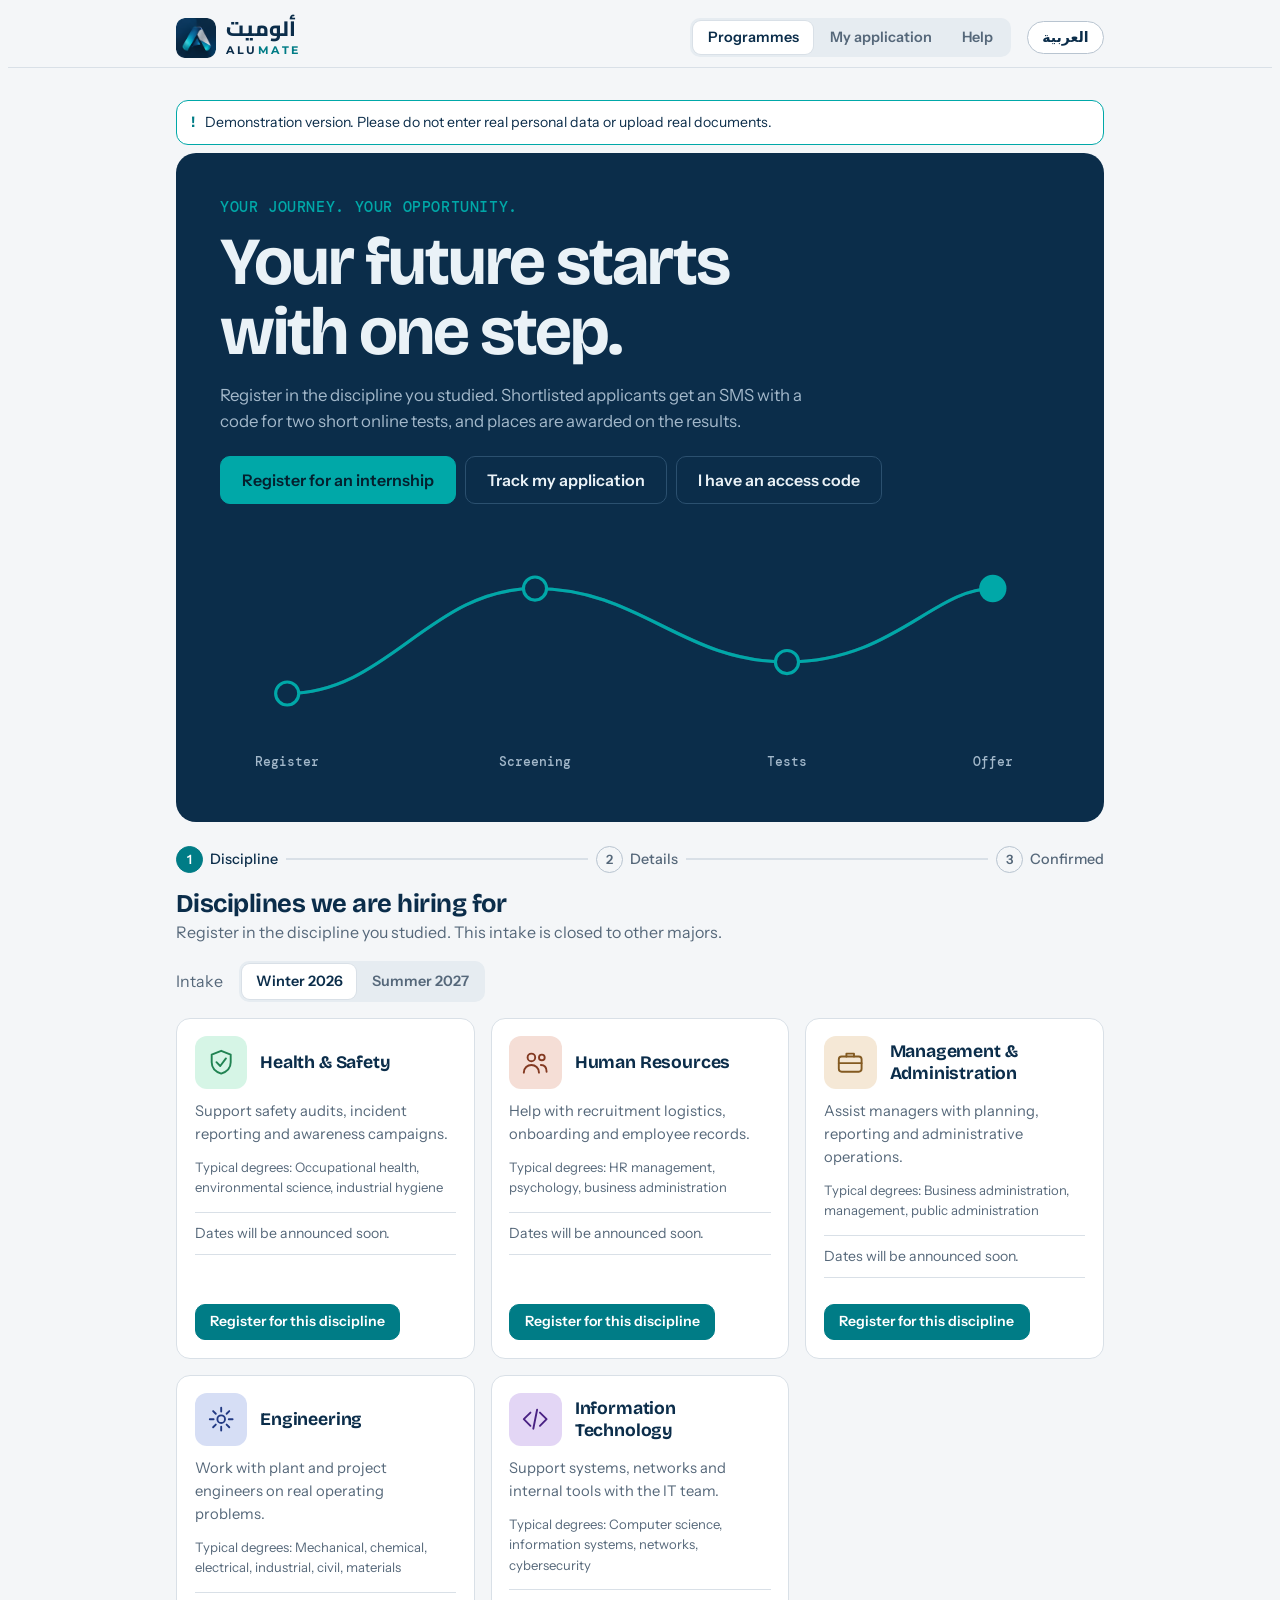
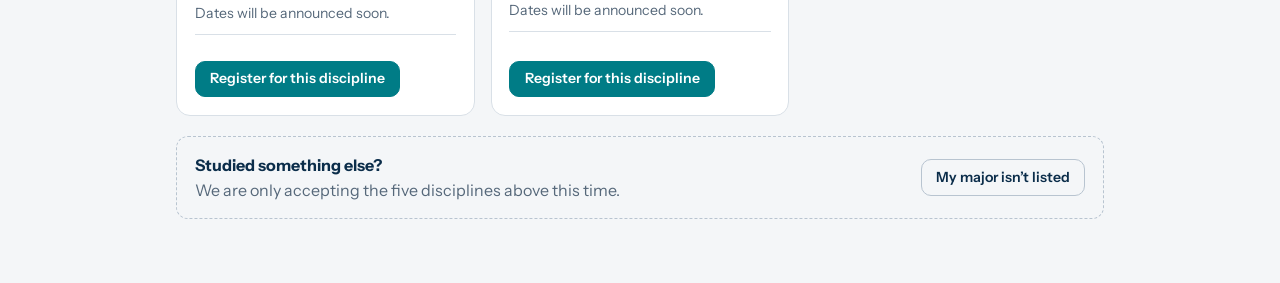
==== apply.html @ bdd796f4 "Create apply.html" ====
<!doctype html>
<html lang="en"><head><base target="_top"><meta charset="utf-8"><meta name="viewport" content="width=device-width, initial-scale=1">
<title>ألوميت · ALUMATE</title>
<meta name="theme-color" content="#0B2D4A">
<link rel="icon" type="image/png" href="[data-uri]">
<link rel="preconnect" href="https://fonts.googleapis.com">
<link rel="preconnect" href="https://fonts.gstatic.com" crossorigin>
<link rel="stylesheet" href="https://fonts.googleapis.com/css2?family=Bricolage+Grotesque:opsz,wght@12..96,500..800&family=DM+Mono:wght@400;500&family=Instrument+Sans:wght@400;500;600&family=Cairo:wght@400;600;700;800&family=Montserrat:wght@600;700&display=swap">
<link rel="stylesheet" href="style.css">
<script src="config.js"></script>
<script src="kh.js"></script>
</head><body>
<div id="app">
  <header class="top"><div class="wrap bar"><div class="brand">
    <span class="mk" aria-hidden="true"></span>
    <span class="bn"><b>ألوميت</b><small><i>ALU</i>MATE</small></span></div>
    <nav class="tabs navs" id="nav" data-t-aria aria-label="Main menu"></nav>
    <div class="side" id="langslot"></div></div></header>
  <main class="wrap">
    <div class="demo-note" id="demo" hidden><b>!</b><span data-t>Demonstration version. Please do not enter real personal data or upload real documents.</span></div>
    <section id="v-app">
      <div class="hero" id="hero">
        <p class="eyebrow" data-t>Your Journey. Your Opportunity.</p>
        <h1 data-t>Your future starts with one step.</h1>
        <p class="lead" data-t>Register in the discipline you studied. Shortlisted applicants get an SMS with a code for two short online tests, and places are awarded on the results.</p>
        <div class="actions"><button class="btn amber" id="browse" data-t>Register for an internship</button><button class="btn hghost" id="trackbtn" type="button" data-t>Track my application</button><a class="btn hghost" id="havecode" href="test.html" target="_top" data-t>I have an access code</a></div>
        <div class="route" aria-hidden="true">
          <svg viewBox="0 0 800 200">
            <path class="base" d="M64 150 C160 150 200 50 300 50 C400 50 440 120 540 120 C640 120 680 50 736 50" fill="none" stroke-width="3" stroke-linecap="round"/>
            <path class="drawn" pathLength="1" d="M64 150 C160 150 200 50 300 50 C400 50 440 120 540 120 C640 120 680 50 736 50" fill="none" stroke-width="3" stroke-linecap="round"/>
            <circle cx="64" cy="150" r="11" fill="var(--hero-bg)" stroke="var(--seat)" stroke-width="3"/>
            <circle cx="300" cy="50" r="11" fill="var(--hero-bg)" stroke="var(--seat)" stroke-width="3"/>
            <circle cx="540" cy="120" r="11" fill="var(--hero-bg)" stroke="var(--seat)" stroke-width="3"/>
            <circle cx="736" cy="50" r="13" fill="var(--seat)"/>
          </svg>
          <ul id="routel"></ul>
        </div>
      </div>
      <div class="steps" id="steps" data-t-aria aria-label="Steps"></div>
      <div id="stage"></div>
    </section>
  </main>
  <div id="toast" role="status" aria-live="polite"><span id="toast-t"></span></div>
</div>
<script>
var BASE=location.href.replace(/[?#].*$/,'').replace(/[^\/]*$/,''),FORCE_LANG=(new URLSearchParams(location.search).get('lang')||''),DEMO=!!window.ALUMATE_DEMO;
(function(){
  var $=function(s,r){return (r||document).querySelector(s)};
  var esc=function(s){return String(s==null?'':s).replace(/[&<>"']/g,function(c){return {'&':'&amp;','<':'&lt;','>':'&gt;','"':'&quot;',"'":'&#39;'}[c]})};
  var t=KH.t;
  KH.add({
    'Main menu':'القائمة الرئيسية','Programmes':'البرامج','My application':'طلبي','Help':'المساعدة',
    'Demonstration version. Please do not enter real personal data or upload real documents.':'نسخة تجريبية. يرجى عدم إدخال بيانات شخصية حقيقية أو رفع مستندات حقيقية.',
    'Your Journey. Your Opportunity.':'رحلتك. فرصتك.',
    'Your future starts with one step.':'مستقبلك يبدأ بخطوة.','Dates will be announced soon.':'ستُعلن المواعيد قريباً.',
    'Register in the discipline you studied. Shortlisted applicants get an SMS with a code for two short online tests, and places are awarded on the results.':'سجّل في التخصص الذي درسته. يتلقى المرشّحون رسالة نصية فيها رمز للدخول إلى اختبارين قصيرين عبر الإنترنت، وتُمنح المقاعد حسب النتائج.',
    'Register for an internship':'سجّل في برنامج التدريب',
    'Track my application':'تتبّع طلبي',
    'I have an access code':'لدي رمز دخول',
    'Register':'التسجيل','Screening':'الفرز','Tests':'الاختبارات','Offer':'القبول',
    'Steps':'المراحل','Discipline':'التخصص','Details':'البيانات','Confirmed':'التأكيد',
    'Disciplines we are hiring for':'التخصصات المطلوبة',
    'Register in the discipline you studied. This intake is closed to other majors.':'سجّل في التخصص الذي درسته. باب هذا الموسم مغلق أمام التخصصات الأخرى.',
    'Intake':'الموسم',
    'Typical degrees: {x}':'الدرجات العلمية المعتادة: {x}',
    'Applications open':'التسجيل مفتوح','Applications closed':'التسجيل مغلق',
    'Duration':'المدة','Starts':'البداية','Apply by':'آخر موعد للتقديم','To be announced':'سيُعلن لاحقاً',
    'Register for this discipline':'سجّل في هذا التخصص',
    'Studied something else?':'درست تخصصاً آخر؟',
    'We are only accepting the five disciplines above this time.':'نقبل هذه المرة التخصصات الخمسة أعلاه فقط.',
    'My major isn’t listed':'تخصصي غير مذكور',
    'Registration':'التسجيل','Change':'تغيير',
    'Full name':'الاسم الكامل','e.g. Noora Al Kindi':'مثال: نورة بنت سعيد الكندي',
    'Email':'البريد الإلكتروني',
    'Mobile number (8 digits)':'رقم الجوال (8 أرقام)',
    'University':'الجامعة','University name':'اسم الجامعة','Choose…':'اختر…',
    'Your degree':'التخصص الدراسي','Degree name':'اسم التخصص','e.g. {x}':'مثال: {x}',
    'GPA (out of 4)':'المعدل التراكمي (من 4)','e.g. 3.45':'مثال: 3.45',
    'Governorate':'المحافظة','Wilayat':'الولاية','Choose your governorate first':'اختر المحافظة أولاً',
    'Transcript':'الترانسكربت (كشف الدرجات)','PDF, JPG or PNG, up to 4 MB.':'ملف PDF أو JPG أو PNG بحجم أقصى 4 ميغابايت.',
    'Selected file: {n}':'الملف المختار: {n}',
    'Choose your transcript file.':'اختر ملف الترانسكربت.',
    'Why this discipline?':'لماذا هذا التخصص؟','(optional)':'(اختياري)','One or two sentences.':'جملة أو جملتان.',
    'After you register, the team reviews applications. If you are shortlisted you will receive an SMS with a link and an access code for the IQ and personality tests.':'بعد التسجيل يراجع الفريق الطلبات. إذا تم ترشيحك ستصلك رسالة نصية فيها رابط ورمز دخول لاختبار الذكاء واختبار الشخصية.',
    'Submit registration':'إرسال التسجيل','Sending':'جارٍ الإرسال','Uploading your transcript':'جارٍ رفع الترانسكربت',
    'Enter a number between 0 and 4.':'اكتب رقماً بين 0 و 4.',
    'You are registered':'تم تسجيلك',
    'Your reference is {ref} for {d}, {s}.':'رقم طلبك {ref} لتخصص {d}، {s}.',
    'Keep your reference number. You need it, with your mobile number, to track your application.':'احتفظ برقم طلبك. تحتاجه مع رقم جوالك لتتبّع طلبك.',
    'Your transcript was received.':'تم استلام الترانسكربت.',
    'Registration saved, but the transcript could not be uploaded: {e}':'تم حفظ التسجيل، لكن تعذّر رفع الترانسكربت: {e}',
    'You can upload it again from My application.':'يمكنك رفعه مرة أخرى من صفحة «طلبي».',
    'Registration received':'تم استلام التسجيل',
    'Screening by the HR team':'الفرز من فريق الموارد البشرية',
    'SMS with your test link and access code, if shortlisted':'رسالة نصية فيها رابط الاختبار ورمز الدخول، إذا تم ترشيحك',
    'IQ and personality tests':'اختبار الذكاء واختبار الشخصية',
    'Decision':'القرار',
    'Register someone else':'تسجيل متقدم آخر',
    'Not open to your major yet':'التسجيل غير متاح لتخصصك حالياً',
    'This intake only accepts the five disciplines listed. Please check back for the next intake.':'يقبل هذا الموسم التخصصات الخمسة المذكورة فقط. نرجو مراجعة الموقع في الموسم القادم.',
    'Back to disciplines':'العودة إلى التخصصات',
    /* My application */
    'Track your application':'تتبّع طلبك',
    'Enter the mobile number you registered with and your reference number.':'اكتب رقم الجوال الذي سجّلت به ورقم طلبك.',
    'Reference number':'رقم الطلب','e.g. ALU-HSE-W26-0001':'مثال: ALU-HSE-W26-0001',
    'Check my application':'اعرض حالة طلبي','Checking':'جارٍ التحقق',
    'Enter your 8-digit mobile number and your reference number.':'اكتب رقم جوالك المكوّن من 8 أرقام ورقم طلبك.',
    'Hello, {n}':'مرحباً {n}',
    'Application received':'تم استلام الطلب','HR review':'مراجعة الموارد البشرية','Assessment':'التقييم','Final decision':'القرار النهائي',
    'Received {d}':'استُلم في {d}','Next step':'الخطوة التالية',
    'Your application is under review':'طلبك قيد المراجعة',
    'The HR team is reviewing registrations for {d}. If you are shortlisted you will receive an SMS with a link and an access code for the tests.':'يراجع فريق الموارد البشرية طلبات التسجيل في تخصص {d}. إذا تم ترشيحك ستصلك رسالة نصية فيها رابط ورمز دخول للاختبارات.',
    'You are invited to the tests':'تمت دعوتك إلى الاختبارات',
    'Use the link and the access code from your SMS. You can take the IQ and personality tests once, in about 10 minutes.':'استخدم الرابط ورمز الدخول من الرسالة النصية. يمكنك أداء اختبار الذكاء واختبار الشخصية مرة واحدة، في نحو 10 دقائق.',
    'Go to the tests':'الانتقال إلى الاختبارات',
    'Your tests are submitted':'تم تسليم اختباراتك',
    'The team is reviewing the results. You will be contacted with the outcome.':'يراجع الفريق النتائج. سيتم التواصل معك بالنتيجة.',
    'Not shortlisted this time':'لم يتم ترشيحك هذه المرة',
    'Thank you for applying. We are unable to move your application to the tests in this intake. You are welcome to apply again in a future intake.':'شكراً لتقديمك. نعتذر عن عدم نقل طلبك إلى مرحلة الاختبارات في هذا الموسم. نرحّب بتقديمك في المواسم القادمة.',
    'You have been selected':'تم اختيارك',
    'Congratulations. The team will email you the next steps.':'مبروك. سيرسل لك الفريق الخطوات التالية على بريدك الإلكتروني.',
    'You are on the waiting list':'أنت على قائمة الانتظار',
    'The team will contact you if a place opens.':'سيتواصل معك الفريق إذا توفر مقعد.',
    'No place this time':'لا يتوفر مقعد هذه المرة',
    'Thank you for completing the tests. We are unable to offer you a place in this intake. Please apply again in a future intake.':'شكراً لإكمالك الاختبارات. نعتذر عن عدم توفر مقعد لك في هذا الموسم. نرحّب بتقديمك في المواسم القادمة.',
    'Your transcript':'الترانسكربت','Received':'تم الاستلام','Not uploaded yet':'لم يُرفع بعد',
    'Upload your transcript':'ارفع الترانسكربت','Replace transcript':'استبدال الترانسكربت','Upload':'رفع',
    'Transcript uploaded':'تم رفع الترانسكربت','Check another application':'عرض طلب آخر',
    /* Help Center */
    'Help Center':'مركز المساعدة',
    'Answers to common questions about registration, the tests and your result.':'إجابات عن الأسئلة الشائعة حول التسجيل والاختبارات والنتيجة.',
    'Who can apply?':'من يحق له التقديم؟',
    'Applicants who studied one of the disciplines shown on the Programmes page. Each intake shows whether applications are open and the apply-by date once it is announced.':'المتقدمون الذين درسوا أحد التخصصات المعروضة في صفحة البرامج. يوضح كل موسم إن كان التسجيل مفتوحاً وآخر موعد للتقديم عند الإعلان عنه.',
    'How do I register?':'كيف أسجّل؟',
    'Choose your discipline on the Programmes page, fill in your details and upload your transcript. You get a reference number when you finish. Keep it, you need it to track your application.':'اختر تخصصك من صفحة البرامج، واملأ بياناتك، وارفع الترانسكربت. ستحصل على رقم طلب عند الانتهاء. احتفظ به لأنك تحتاجه لتتبّع طلبك.',
    'Which documents do I need?':'ما المستندات المطلوبة؟',
    'Your academic transcript as a PDF, JPG or PNG file of up to 4 MB. It should show your GPA out of 4.':'الترانسكربت الأكاديمي بصيغة PDF أو JPG أو PNG بحجم أقصى 4 ميغابايت، ويُفضّل أن يوضح معدلك من 4.',
    'My university or degree is not in the list.':'جامعتي أو تخصصي غير موجود في القائمة.',
    'Choose “Other (type it)” at the end of the list and write the name yourself.':'اختر «أخرى (اكتبها)» في آخر القائمة واكتب الاسم بنفسك.',
    'How do I know where my application stands?':'كيف أعرف حالة طلبي؟',
    'Open My application and enter your mobile number and reference number. The status comes from the HR team’s own records, it is not an estimate.':'افتح صفحة «طلبي» واكتب رقم جوالك ورقم طلبك. تأتي الحالة من سجلات فريق الموارد البشرية نفسها، وليست تقديراً.',
    'How do the tests work?':'كيف تعمل الاختبارات؟',
    'If you are shortlisted you receive an SMS with a link and an access code. The IQ test has short timed questions and the personality questionnaire has no time limit. Each test can be taken once.':'إذا تم ترشيحك ستصلك رسالة نصية فيها رابط ورمز دخول. اختبار الذكاء أسئلته قصيرة ومحددة بوقت، واستبيان الشخصية بدون وقت محدد. يمكن أداء كل اختبار مرة واحدة.',
    'I lost my reference number or access code.':'فقدت رقم طلبي أو رمز الدخول.',
    'Contact the HR team and give your full name and mobile number. They can look up your application.':'تواصل مع فريق الموارد البشرية وأعطهم اسمك الكامل ورقم جوالك. يستطيعون البحث عن طلبك.',
    'Can I retake a test?':'هل يمكنني إعادة الاختبار؟',
    'Tests are taken once. If you had a technical problem, contact the HR team and ask them to reopen it.':'يُؤدّى الاختبار مرة واحدة. إذا واجهت مشكلة تقنية فتواصل مع فريق الموارد البشرية واطلب إعادة فتحه.',
    'When will I hear back?':'متى سأعرف النتيجة؟',
    'After the tests the team reviews the results and sends the outcome by SMS. Dates for each intake appear on the Programmes page once they are announced.':'بعد الاختبارات يراجع الفريق النتائج ويرسل النتيجة برسالة نصية. تظهر مواعيد كل موسم في صفحة البرامج عند الإعلان عنها.',
    'Still need help? Contact the HR team using the details in the programme announcement.':'ما زلت بحاجة إلى مساعدة؟ تواصل مع فريق الموارد البشرية عبر بيانات التواصل المذكورة في إعلان البرنامج.'
  });
  var SEASONS={w26:'Winter 2026',s27:'Summer 2027'};
  var DISC=KH.DISC,D={};DISC.forEach(function(d){D[d.id]=d});
  var glyph=function(d){return '<svg viewBox="0 0 32 32" fill="none" stroke="currentColor" stroke-width="2" stroke-linecap="round" stroke-linejoin="round" aria-hidden="true">'+d.g+'</svg>'};
  var dt=KH.dt,OTHER='__other',MAXB=4*1024*1024;

  var S={disc:null,season:'w26',step:0,view:'catalog',vals:null,done:null,info:null,file:null,tr:{phone:'',ref:'',res:null,auto:false}};
  var RN=['Discipline','Details','Confirmed'];
  var NAV=[['catalog','Programmes'],['track','My application'],['help','Help']];
  function toast(m){var el=$('#toast');$('#toast-t').textContent=m;el.className='on';clearTimeout(toast.h);toast.h=setTimeout(function(){el.className=''},2600)}
  function weeksTxt(n){
    if(KH.lang()==='ar'){if(n===1)return 'أسبوع واحد';if(n===2)return 'أسبوعان';return n+(n<=10?' أسابيع':' أسبوعاً')}
    return n+(n===1?' week':' weeks');
  }
  function renderNav(){
    var cur=(S.view==='track'||S.view==='help')?S.view:'catalog';
    $('#nav').innerHTML=NAV.map(function(x){return '<button type="button" class="tab" data-nav="'+x[0]+'"'+(cur===x[0]?' aria-current="page"':'')+'>'+esc(t(x[1]))+'</button>'}).join('');
  }
  function renderRoute(){
    var rtl=KH.lang()==='ar',pos=[8,37.5,67.5,92],names=['Register','Screening','Tests','Offer'];
    $('#routel').innerHTML=names.map(function(n,i){return '<li style="left:'+(rtl?100-pos[i]:pos[i])+'%">'+esc(t(n))+'</li>'}).join('');
  }
  function renderSteps(step){
    var h='';
    for(var i=0;i<RN.length;i++){
      var cls=step>i?'done':(step===i?'cur':'');
      h+='<div class="st '+cls+'"><b>'+(step>i?'✓':(i+1))+'</b><span>'+esc(t(RN[i]))+'</span></div>';
      if(i<RN.length-1)h+='<div class="ln '+(step>i?'done':'')+'"></div>';
    }
    $('#steps').innerHTML=h;
  }
  function focusStage(){
    var rm=window.matchMedia&&window.matchMedia('(prefers-reduced-motion: reduce)').matches;
    $('#steps').scrollIntoView({block:'start',behavior:rm?'auto':'smooth'});
  }
  function panel(inner){$('#stage').innerHTML='<div class="panel" id="panel">'+inner+'</div>'}
  function goReg(step,noscroll){
    S.step=step;S.view=step===0?'catalog':'form';
    paintAll();
    if(step>0&&!noscroll)focusStage();
    if(step===0&&noscroll===false)window.scrollTo(0,0);
  }
  function goView(v){S.view=v;if(v==='catalog')S.step=0;paintAll();window.scrollTo(0,0)}
  $('#browse').addEventListener('click',focusStage);
  $('#trackbtn').addEventListener('click',function(){goView('track')});
  $('#nav').addEventListener('click',function(e){var b=e.target.closest('[data-nav]');if(!b)return;if(b.dataset.nav==='catalog'){S.view='catalog';S.step=0;paintAll();window.scrollTo(0,0)}else goView(b.dataset.nav)});

  /* ---------- programmes ---------- */
  function intakeInfo(){return S.info&&S.info[S.season]?S.info[S.season]:null}
  function showCatalog(){
    var inf=intakeInfo(),closed=!!(inf&&inf.closed);
    var tba=t('To be announced'),any=!!(inf&&(inf.weeks||inf.start||inf.deadline));
    $('#stage').innerHTML=
      '<div class="sec-h"><h2 class="h2">'+esc(t('Disciplines we are hiring for'))+'</h2><p class="muted">'+esc(t('Register in the discipline you studied. This intake is closed to other majors.'))+'</p></div>'+
      '<div class="ctrl"><span class="muted">'+esc(t('Intake'))+'</span><div class="seg" role="group" aria-label="'+esc(t('Intake'))+'">'+['w26','s27'].map(function(s){return '<button type="button" data-season="'+s+'" aria-pressed="'+(S.season===s)+'">'+esc(t(SEASONS[s]))+'</button>'}).join('')+'</div>'+
        (inf?'<span class="ap '+(closed?'closed':'open')+'">'+esc(t(closed?'Applications closed':'Applications open'))+'</span>':'')+'</div>'+
      '<div class="cards">'+DISC.map(function(d){
        return '<article class="card"><div class="top-r"><div class="tile" style="--h:'+d.h+'">'+glyph(d)+'</div><div><h3>'+esc(dt(d,'title'))+'</h3></div></div>'+
          '<p class="d">'+esc(dt(d,'desc'))+'</p><p class="meta">'+esc(t('Typical degrees: {x}',{x:dt(d,'eg')}))+'</p>'+
          (any?'<dl class="facts"><div><dt>'+esc(t('Duration'))+'</dt><dd>'+esc(inf.weeks?weeksTxt(inf.weeks):tba)+'</dd></div>'+
          '<div><dt>'+esc(t('Starts'))+'</dt><dd>'+esc(inf.start?KH.fmtDate(inf.start):tba)+'</dd></div>'+
          '<div><dt>'+esc(t('Apply by'))+'</dt><dd>'+esc(inf.deadline?KH.fmtDate(inf.deadline):tba)+'</dd></div></dl>':'<p class="soon">'+esc(t('Dates will be announced soon.'))+'</p>')+
          '<button class="btn sm'+(closed?' closedbtn':'')+'" type="button" data-pick="'+d.id+'" id="pick-'+d.id+'"'+(closed?' disabled':'')+'>'+esc(t(closed?'Applications closed':'Register for this discipline'))+'</button></article>';
      }).join('')+'</div>'+
      '<div class="closed"><div><b>'+esc(t('Studied something else?'))+'</b><p class="muted">'+esc(t('We are only accepting the five disciplines above this time.'))+'</p></div><button class="btn ghost sm" type="button" id="other">'+esc(t('My major isn’t listed'))+'</button></div>';
  }

  /* ---------- registration form ---------- */
  function opt(v,label,sel){return '<option value="'+esc(v)+'"'+(sel?' selected':'')+'>'+esc(label)+'</option>'}
  function wilOptions(gov,cur){
    var g=KH.GEO.filter(function(x){return x[0]===gov})[0];
    if(!g)return opt('',t('Choose your governorate first'),true);
    return opt('',t('Choose…'),!cur)+g[2].map(function(w){return opt(w[0],t(w[0]),w[0]===cur)}).join('');
  }
  function readVals(){
    if(!$('#f'))return null;
    return {name:$('#f-name').value,email:$('#f-email').value,phone:$('#f-phone').value,uni:$('#f-uni').value,uniOther:$('#f-uni-o').value,major:$('#f-major').value,majorOther:$('#f-major-o').value,gpa:$('#f-gpa').value,gov:$('#f-gov').value,wil:$('#f-wil').value,why:$('#f-why').value};
  }
  function syncOther(){
    $('#w-uni-o').hidden=$('#f-uni').value!==OTHER;
    $('#w-major-o').hidden=$('#f-major').value!==OTHER;
  }
  function pickFile(inp,errId,label){
    var f=inp.files&&inp.files[0],er=$(errId);
    if(!f)return null;
    var ok=/\.(pdf|jpe?g|png)$/i.test(f.name);
    if(!ok){er.textContent=t('Upload a PDF, JPG or PNG file.');inp.value='';return null}
    if(f.size>MAXB){er.textContent=t('The file is larger than 4 MB. Please send a smaller file.');inp.value='';return null}
    er.textContent='';
    if(label)label.textContent=t('Selected file: {n}',{n:f.name});
    return f;
  }
  function toB64(file,cb){
    var r=new FileReader();
    r.onload=function(){var s=String(r.result||'');cb(s.indexOf(',')>-1?s.split(',')[1]:'')};
    r.onerror=function(){cb('')};
    r.readAsDataURL(file);
  }
  function showForm(){
    var d=D[S.disc];
    var majorsEn=d.majors,majorsLoc=dt(d,'majors');
    panel(
      '<div class="pick"><div class="tile" style="--h:'+d.h+'">'+glyph(d)+'</div><div class="grow"><h2 class="h3">'+esc(dt(d,'title'))+'</h2><p class="meta">'+esc(t('Registration'))+' · '+esc(t(SEASONS[S.season]))+'</p></div><button class="linkbtn" type="button" id="chg">'+esc(t('Change'))+'</button></div>'+
      '<form id="f" novalidate><div class="grid2">'+
        '<div class="f"><label for="f-name">'+esc(t('Full name'))+'</label><input id="f-name" autocomplete="name" placeholder="'+esc(t('e.g. Noora Al Kindi'))+'"><div class="err" id="e-name"></div></div>'+
        '<div class="f"><label for="f-email">'+esc(t('Email'))+'</label><input id="f-email" type="email" dir="ltr" autocomplete="email" placeholder="you@example.com"><div class="err" id="e-email"></div></div>'+
        '<div class="f"><label for="f-phone">'+esc(t('Mobile number (8 digits)'))+'</label><input id="f-phone" dir="ltr" inputmode="numeric" autocomplete="tel" placeholder="9XXXXXXX"><div class="err" id="e-phone"></div></div>'+
        '<div class="f"><label for="f-uni">'+esc(t('University'))+'</label><select id="f-uni">'+opt('',t('Choose…'),true)+KH.UNIS.map(function(u){return opt(u[0],t(u[0]))}).join('')+opt(OTHER,t('Other (type it)'))+'</select><div class="err" id="e-uni"></div></div>'+
        '<div class="f" id="w-uni-o" hidden><label for="f-uni-o">'+esc(t('University name'))+'</label><input id="f-uni-o" maxlength="80"></div>'+
        '<div class="f"><label for="f-major">'+esc(t('Your degree'))+'</label><select id="f-major">'+opt('',t('Choose…'),true)+majorsEn.map(function(m,i){return opt(m,majorsLoc[i]||m)}).join('')+opt(OTHER,t('Other (type it)'))+'</select><div class="err" id="e-major"></div></div>'+
        '<div class="f" id="w-major-o" hidden><label for="f-major-o">'+esc(t('Degree name'))+'</label><input id="f-major-o" maxlength="80"></div>'+
        '<div class="f"><label for="f-gpa">'+esc(t('GPA (out of 4)'))+'</label><input id="f-gpa" dir="ltr" inputmode="decimal" placeholder="'+esc(t('e.g. 3.45'))+'"><div class="err" id="e-gpa"></div></div>'+
        '<div class="f"><label for="f-gov">'+esc(t('Governorate'))+'</label><select id="f-gov">'+opt('',t('Choose…'),true)+KH.GEO.map(function(g){return opt(g[0],t(g[0]))}).join('')+'</select></div>'+
        '<div class="f"><label for="f-wil">'+esc(t('Wilayat'))+'</label><select id="f-wil">'+wilOptions('','')+'</select><div class="err" id="e-gov"></div></div>'+
        '<div class="f"><label for="f-file">'+esc(t('Transcript'))+'</label><input id="f-file" type="file" accept=".pdf,.jpg,.jpeg,.png,application/pdf,image/jpeg,image/png"><span class="sub">'+esc(t('PDF, JPG or PNG, up to 4 MB.'))+'</span><span class="sub" id="f-file-n"></span><div class="err" id="e-file"></div></div>'+
        '<div class="f full"><label for="f-why">'+esc(t('Why this discipline?'))+' <span class="muted" style="font-weight:400">'+esc(t('(optional)'))+'</span></label><textarea id="f-why" maxlength="300" placeholder="'+esc(t('One or two sentences.'))+'"></textarea></div>'+
      '</div>'+
      '<p class="hint">'+esc(t('After you register, the team reviews applications. If you are shortlisted you will receive an SMS with a link and an access code for the IQ and personality tests.'))+'</p>'+
      '<div class="err big" id="e-form"></div>'+
      '<div class="actions"><button class="btn" type="submit" id="f-go">'+esc(t('Submit registration'))+'</button></div></form>');
    if(S.vals){
      var v=S.vals;$('#f-name').value=v.name;$('#f-email').value=v.email;$('#f-phone').value=v.phone;$('#f-uni').value=v.uni;$('#f-uni-o').value=v.uniOther;
      $('#f-major').value=v.major;$('#f-major-o').value=v.majorOther;$('#f-gpa').value=v.gpa;$('#f-gov').value=v.gov;$('#f-wil').innerHTML=wilOptions(v.gov,v.wil);$('#f-why').value=v.why;
    }
    if(S.file)$('#f-file-n').textContent=t('Selected file: {n}',{n:S.file.name});
    syncOther();
    $('#f-uni').addEventListener('change',syncOther);
    $('#f-major').addEventListener('change',syncOther);
    $('#f-gov').addEventListener('change',function(){$('#f-wil').innerHTML=wilOptions($('#f-gov').value,'')});
    $('#f-file').addEventListener('change',function(){var f=pickFile($('#f-file'),'#e-file',$('#f-file-n'));if(f)S.file=f});
    $('#chg').addEventListener('click',function(){S.vals=readVals();goReg(0,false)});
    $('#f').addEventListener('submit',function(e){
      e.preventDefault();
      var name=$('#f-name').value.trim(),email=$('#f-email').value.trim(),phone=$('#f-phone').value.replace(/\s/g,''),gpa=parseFloat($('#f-gpa').value.replace(',','.'));
      var uni=$('#f-uni').value===OTHER?$('#f-uni-o').value.trim():$('#f-uni').value;
      var major=$('#f-major').value===OTHER?$('#f-major-o').value.trim():$('#f-major').value;
      var gov=$('#f-gov').value,wil=$('#f-wil').value;
      var bad=false;
      var chk=function(id,cond,msg){$('#e-'+id).textContent=cond?'':t(msg);if(!cond)bad=true};
      chk('name',name.split(/\s+/).length>=2,'Enter your first name and family name.');
      chk('email',/^[^\s@]+@[^\s@]+\.[^\s@]+$/.test(email),'Enter a valid email address.');
      chk('phone',/^\d{8}$/.test(phone),'Use 8 digits without the country code.');
      chk('uni',uni.length>=2,'Choose your university, or type its name.');
      chk('major',major.length>=2,'Enter your degree.');
      chk('gpa',!isNaN(gpa)&&gpa>=0&&gpa<=4,'Enter a number between 0 and 4.');
      chk('gov',!!(gov&&wil),'Choose your governorate and wilayat.');
      chk('file',!!S.file,'Choose your transcript file.');
      if(bad)return;
      var go=$('#f-go');go.disabled=true;go.textContent=t('Sending');$('#e-form').textContent='';
      var fail=function(m){go.disabled=false;go.textContent=t('Submit registration');$('#e-form').textContent=m};
      var disc=S.disc,season=S.season,file=S.file;
      google.script.run.withSuccessHandler(function(r){
        if(!r||r.error){fail(t((r&&r.error)||'Something went wrong. Please try again.'));return}
        var finish=function(trErr){
          S.vals=null;S.file=null;S.tr={phone:phone,ref:r.ref,res:null,auto:true};
          S.done={ref:r.ref,disc:disc,season:season,trErr:trErr||''};S.view='done';S.step=3;
          paintAll();focusStage();
        };
        go.textContent=t('Uploading your transcript');
        toB64(file,function(b64){
          google.script.run.withSuccessHandler(function(u){finish(u&&u.error?u.error:'')}).withFailureHandler(function(){finish('We could not reach the server. Please try again in a moment.')}).uploadTranscript(phone,r.ref,b64);
        });
      }).withFailureHandler(function(){
        fail(t('We could not reach the server. Please try again in a moment.'));
      }).register({name:name,email:email,phone:phone,uni:uni,major:major,gpa:gpa,gov:gov,wil:wil,disc:disc,season:season,why:$('#f-why').value.trim(),lang:KH.lang()});
    });
  }
  function showDone(){
    var x=S.done,d=D[x.disc];
    panel('<div class="done"><div class="tick">✓</div><h2 class="h2">'+esc(t('You are registered'))+'</h2>'+
      '<p>'+t('Your reference is {ref} for {d}, {s}.',{ref:'<b class="num" dir="ltr" style="font-family:var(--f-mono);color:var(--ink)">'+esc(x.ref)+'</b>',d:esc(dt(d,'title')),s:esc(t(SEASONS[x.season]))})+'</p>'+
      '<p>'+esc(t('Keep your reference number. You need it, with your mobile number, to track your application.'))+'</p>'+
      (x.trErr?'<div class="next" style="max-width:32rem;margin-inline:auto"><span class="ic">!</span><div><h3>'+esc(t('Registration saved, but the transcript could not be uploaded: {e}',{e:t(x.trErr)}))+'</h3><p>'+esc(t('You can upload it again from My application.'))+'</p></div></div>':'<p class="ok-line" style="color:var(--ok);font-weight:600">✓ '+esc(t('Your transcript was received.'))+'</p>')+
      '<ol class="tl"><li class="d">'+esc(t('Registration received'))+'</li><li>'+esc(t('Screening by the HR team'))+'</li><li>'+esc(t('SMS with your test link and access code, if shortlisted'))+'</li><li>'+esc(t('IQ and personality tests'))+'</li><li>'+esc(t('Decision'))+'</li></ol>'+
      '<div class="actions"><button class="btn" id="trk" type="button">'+esc(t('Track my application'))+'</button><button class="btn ghost" id="again" type="button">'+esc(t('Register someone else'))+'</button></div></div>');
    $('#again').addEventListener('click',function(){goReg(0,false)});
    $('#trk').addEventListener('click',function(){goView('track')});
  }
  function showClosed(){
    panel('<div class="done"><h2 class="h2">'+esc(t('Not open to your major yet'))+'</h2><p>'+esc(t('This intake only accepts the five disciplines listed. Please check back for the next intake.'))+'</p><div class="actions"><button class="btn ghost" id="backc">'+esc(t('Back to disciplines'))+'</button></div></div>');
    $('#backc').addEventListener('click',function(){goReg(0,false)});
  }

  /* ---------- My application ---------- */
  function lookup(phone,ref){
    var er=$('#e-track'),go=$('#t-go');
    if(go){go.disabled=true;go.textContent=t('Checking')}
    if(er)er.textContent='';
    google.script.run.withSuccessHandler(function(r){
      if(!r||r.error){
        S.tr.res=null;S.view='track';paintAll();
        $('#t-phone').value=phone;$('#t-ref').value=ref;$('#e-track').textContent=t((r&&r.error)||'Something went wrong. Please try again.');
        return;
      }
      S.tr.phone=phone;S.tr.ref=ref;S.tr.res=r;S.view='track';paintAll();window.scrollTo(0,0);
    }).withFailureHandler(function(){
      if(go){go.disabled=false;go.textContent=t('Check my application')}
      if(er)er.textContent=t('We could not reach the server. Please try again in a moment.');
    }).myStatus(phone,ref);
  }
  function showTrackForm(){
    panel('<h2 class="h2">'+esc(t('Track your application'))+'</h2><p class="muted" style="margin-top:.3rem">'+esc(t('Enter the mobile number you registered with and your reference number.'))+'</p>'+
      '<form id="tf" novalidate><div class="grid2"><div class="f"><label for="t-phone">'+esc(t('Mobile number (8 digits)'))+'</label><input id="t-phone" dir="ltr" inputmode="numeric" autocomplete="tel" placeholder="9XXXXXXX"></div>'+
      '<div class="f"><label for="t-ref">'+esc(t('Reference number'))+'</label><input id="t-ref" dir="ltr" autocomplete="off" style="text-transform:uppercase" placeholder="'+esc(t('e.g. ALU-HSE-W26-0001'))+'"></div></div>'+
      '<div class="err big" id="e-track"></div><div class="actions"><button class="btn" type="submit" id="t-go">'+esc(t('Check my application'))+'</button></div></form>');
    $('#t-phone').value=S.tr.phone;$('#t-ref').value=S.tr.ref;
    $('#tf').addEventListener('submit',function(e){
      e.preventDefault();
      var phone=$('#t-phone').value.replace(/\s/g,''),ref=$('#t-ref').value.trim();
      if(!/^\d{8}$/.test(phone)||ref.length<4){$('#e-track').textContent=t('Enter your 8-digit mobile number and your reference number.');return}
      lookup(phone,ref);
    });
  }
  var NEXT={
    review:['…','Your application is under review','The HR team is reviewing registrations for {d}. If you are shortlisted you will receive an SMS with a link and an access code for the tests.'],
    invited:['→','You are invited to the tests','Use the link and the access code from your SMS. You can take the IQ and personality tests once, in about 10 minutes.'],
    assessed:['✓','Your tests are submitted','The team is reviewing the results. You will be contacted with the outcome.'],
    out:['i','Not shortlisted this time','Thank you for applying. We are unable to move your application to the tests in this intake. You are welcome to apply again in a future intake.'],
    offer:['★','You have been selected','Congratulations. The team will email you the next steps.'],
    wl:['…','You are on the waiting list','The team will contact you if a place opens.'],
    reg:['i','No place this time','Thank you for completing the tests. We are unable to offer you a place in this intake. Please apply again in a future intake.']
  };
  var STEPN=['Application received','HR review','Assessment','Final decision'];
  function showTrackResult(){
    var r=S.tr.res,d=D[r.disc],first=String(r.name).split(' ')[0],nx=NEXT[r.state]||NEXT.review;
    var cls={done:'d',current:'c',stop:'s',todo:''};
    var tl=r.steps.map(function(s,i){
      return '<li class="'+cls[s]+'">'+esc(t(STEPN[i]))+(i===0&&r.at?'<small>'+esc(t('Received {d}',{d:KH.date(r.at)}))+'</small>':'')+'</li>';
    }).join('');
    var go=r.state==='invited'?'<div class="actions"><a class="btn sm" id="gotest" href="'+esc(KH.link(BASE+'?p=test'))+'" target="_top">'+esc(t('Go to the tests'))+'</a></div>':'';
    var trBlock=r.transcript
      ?'<div class="hello" style="margin-top:1rem"><span><b>'+esc(t('Your transcript'))+'</b> · <span style="color:var(--ok);font-weight:600">✓ '+esc(t('Received'))+'</span></span></div>'
      :'<div class="next"><span class="ic">!</span><div><h3>'+esc(t('Your transcript'))+': '+esc(t('Not uploaded yet'))+'</h3><p>'+esc(t('PDF, JPG or PNG, up to 4 MB.'))+'</p>'+
        '<div class="f" style="margin-top:.6rem"><label for="t-file" style="position:absolute;inset-inline-start:-9999px">'+esc(t('Upload your transcript'))+'</label><input id="t-file" type="file" accept=".pdf,.jpg,.jpeg,.png,application/pdf,image/jpeg,image/png"><span class="sub" id="t-file-n"></span><div class="err" id="e-tfile"></div></div>'+
        '<div class="actions"><button class="btn sm" type="button" id="t-up">'+esc(t('Upload your transcript'))+'</button></div></div></div>';
    panel('<div class="hello"><div><h2 class="h2">'+esc(t('Hello, {n}',{n:first}))+'</h2><p class="muted" style="margin-top:.2rem">'+esc(dt(d,'title'))+' · '+esc(t(SEASONS[r.season]))+'</p></div><span class="ref" dir="ltr">'+esc(r.ref)+'</span></div>'+
      '<ol class="tl wide" style="margin-block:1.2rem 0">'+tl+'</ol>'+
      '<div class="next"><span class="ic" aria-hidden="true">'+nx[0]+'</span><div><p class="sub-h" style="margin:0 0 .2rem">'+esc(t('Next step'))+'</p><h3>'+esc(t(nx[1]))+'</h3><p>'+esc(t(nx[2],{d:dt(d,'title')}))+'</p>'+go+'</div></div>'+
      trBlock+
      '<div class="actions" style="margin-top:1rem"><button class="btn ghost sm" id="t-again" type="button">'+esc(t('Check another application'))+'</button></div>');
    $('#t-again').addEventListener('click',function(){S.tr={phone:'',ref:'',res:null,auto:false};paintAll()});
    if($('#t-up')){
      var tf=null;
      $('#t-file').addEventListener('change',function(){tf=pickFile($('#t-file'),'#e-tfile',$('#t-file-n'))});
      $('#t-up').addEventListener('click',function(){
        if(!tf){$('#e-tfile').textContent=t('Choose your transcript file.');return}
        var b=$('#t-up');b.disabled=true;b.textContent=t('Uploading your transcript');
        toB64(tf,function(b64){
          google.script.run.withSuccessHandler(function(u){
            if(u&&u.error){b.disabled=false;b.textContent=t('Upload your transcript');$('#e-tfile').textContent=t(u.error);return}
            S.tr.res.transcript=true;paintAll();toast(t('Transcript uploaded'));
          }).withFailureHandler(function(){b.disabled=false;b.textContent=t('Upload your transcript');$('#e-tfile').textContent=t('We could not reach the server. Please try again in a moment.')}).uploadTranscript(S.tr.phone,S.tr.ref,b64);
        });
      });
    }
  }
  function showTrack(){
    if(S.tr.res)showTrackResult();
    else if(S.tr.auto&&S.tr.phone&&S.tr.ref){S.tr.auto=false;showTrackForm();lookup(S.tr.phone,S.tr.ref)}
    else showTrackForm();
  }

  /* ---------- Help Center ---------- */
  var FAQ=[
    ['Who can apply?','Applicants who studied one of the disciplines shown on the Programmes page. Each intake shows whether applications are open and the apply-by date once it is announced.'],
    ['How do I register?','Choose your discipline on the Programmes page, fill in your details and upload your transcript. You get a reference number when you finish. Keep it, you need it to track your application.'],
    ['Which documents do I need?','Your academic transcript as a PDF, JPG or PNG file of up to 4 MB. It should show your GPA out of 4.'],
    ['My university or degree is not in the list.','Choose “Other (type it)” at the end of the list and write the name yourself.'],
    ['How do I know where my application stands?','Open My application and enter your mobile number and reference number. The status comes from the HR team’s own records, it is not an estimate.'],
    ['How do the tests work?','If you are shortlisted you receive an SMS with a link and an access code. The IQ test has short timed questions and the personality questionnaire has no time limit. Each test can be taken once.'],
    ['I lost my reference number or access code.','Contact the HR team and give your full name and mobile number. They can look up your application.'],
    ['Can I retake a test?','Tests are taken once. If you had a technical problem, contact the HR team and ask them to reopen it.'],
    ['When will I hear back?','After the tests the team reviews the results and sends the outcome by SMS. Dates for each intake appear on the Programmes page once they are announced.']
  ];
  function showHelp(){
    panel('<h2 class="h2">'+esc(t('Help Center'))+'</h2><p class="muted" style="margin:.3rem 0 1rem">'+esc(t('Answers to common questions about registration, the tests and your result.'))+'</p>'+
      FAQ.map(function(q){return '<details class="faq"><summary>'+esc(t(q[0]))+'</summary><p>'+esc(t(q[1]))+'</p></details>'}).join('')+
      '<p class="hint" style="margin-bottom:0;margin-top:1rem">'+esc(t('Still need help? Contact the HR team using the details in the programme announcement.'))+'</p>');
  }

  $('#stage').addEventListener('click',function(e){
    var s=e.target.closest('[data-season]');
    if(s){S.season=s.dataset.season;showCatalog();return}
    var b=e.target.closest('[data-pick]');
    if(b&&!b.disabled){if(S.disc!==b.dataset.pick){S.vals=null}S.disc=b.dataset.pick;goReg(1);return}
    if(e.target.closest('#other')){
      google.script.run.countBlocked(S.season);
      S.view='closed';paintAll();
    }
  });
  function paintAll(){
    var reg=S.view==='catalog'||S.view==='form'||S.view==='done'||S.view==='closed';
    renderNav();renderRoute();
    $('#hero').hidden=S.view!=='catalog';
    $('#steps').hidden=!reg;
    if(reg)renderSteps(S.step);
    $('#havecode').href=KH.link(BASE+'?p=test');
    $('#demo').hidden=!DEMO;
    if(S.view==='catalog')showCatalog();
    else if(S.view==='form')showForm();
    else if(S.view==='done')showDone();
    else if(S.view==='closed')showClosed();
    else if(S.view==='track')showTrack();
    else if(S.view==='help')showHelp();
  }
  KH.init(FORCE_LANG);KH.mount('#langslot');
  KH.on(function(){if(S.view==='form')S.vals=readVals();paintAll()});
  paintAll();
  google.script.run.withSuccessHandler(function(r){if(r&&r.programme){S.info=r.programme;if(S.view==='catalog')showCatalog()}}).publicInfo();
})();
</script>
</body></html>
---- style.css ----
/* Layout: two roles. Apply side = dark route hero, five discipline cards, 3-step registration; a separate access-code path for the tests. HR console = four-stage pipeline bar (Registered, Screening, Assessment, Selection) that doubles as navigation and funnel, with discipline chips and an intake toggle above it. */
:root{
  --bg:#F4F6F8; --surface:#FFFFFF; --surface-2:#E6ECF1; --ink:#0B2D4A; --muted:#56687A;
  --line:#D9E0E7; --line-2:#B8C4D0;
  --accent:#007C86; --on-accent:#FFFFFF;
  --seat:#00A8A8; --ok:#17754B; --ok-bg:#DDF1E7; --ok-line:#9FD3B8;
  --wl:#7D5200; --wl-bg:#FBEBC8; --bad:#C23B2E;
  --s1:#0B2D4A; --s2:#2F7FB5; --s3:#00A8A8;
  --hero-bg:#0B2D4A; --hero-fg:#EAF2F7; --hero-muted:#A3B8CA; --hero-line:#2B506F;
  --ts:60%; --tl:90%; --tf:32%;
  --f-display:'Bricolage Grotesque','Instrument Sans',system-ui,sans-serif;
  --f-body:'Instrument Sans',system-ui,-apple-system,'Segoe UI',sans-serif;
  --f-mono:'DM Mono',ui-monospace,Menlo,Consolas,monospace;
}
@media (prefers-color-scheme: dark){
  :root:not([data-theme="light"]){
    --bg:#071A2B; --surface:#0E2438; --surface-2:#0A1D2F; --ink:#E7EFF6; --muted:#93A9BB;
    --line:#1E3A52; --line-2:#325571; --accent:#35C3C8; --on-accent:#04202E;
    --seat:#2DD0CC; --ok:#6FD6A2; --ok-bg:#12362A; --ok-line:#2A6B50;
    --wl:#F2C766; --wl-bg:#3A2D0E; --bad:#FF8A7A;
    --s1:#4A86BB; --s2:#6EB6E0; --s3:#2DD0CC;
    --hero-bg:#0E2B46; --hero-line:#2B5473;
    --ts:32%; --tl:22%; --tf:78%;
    color-scheme:dark;
  }
}
:root[data-theme="dark"]{
  --bg:#071A2B; --surface:#0E2438; --surface-2:#0A1D2F; --ink:#E7EFF6; --muted:#93A9BB;
  --line:#1E3A52; --line-2:#325571; --accent:#35C3C8; --on-accent:#04202E;
  --seat:#2DD0CC; --ok:#6FD6A2; --ok-bg:#12362A; --ok-line:#2A6B50;
  --wl:#F2C766; --wl-bg:#3A2D0E; --bad:#FF8A7A;
  --s1:#4A86BB; --s2:#6EB6E0; --s3:#2DD0CC;
  --hero-bg:#0E2B46; --hero-line:#2B5473;
  --ts:32%; --tl:22%; --tf:78%;
  color-scheme:dark;
}
*{box-sizing:border-box}
body{background:var(--bg);color:var(--ink);font:400 1rem/1.55 var(--f-body)}
button,input,select,textarea{font:inherit;color:inherit}
h1,h2,h3,p{margin:0}
.wrap{max-width:60rem;margin-inline:auto;padding-inline:1rem}
main.wrap{padding-block:1rem 3.5rem}
:focus-visible{outline:2px solid var(--accent);outline-offset:2px}
.num{font-variant-numeric:tabular-nums}
.muted{color:var(--muted)}

.top{position:sticky;top:env(safe-area-inset-top,0px);z-index:5;background:var(--bg);border-bottom:1px solid var(--line)}
.bar{display:flex;align-items:center;justify-content:space-between;gap:1rem;padding-block:.6rem}
.brand{display:flex;align-items:center;gap:.5rem;font:700 1.45rem/1 var(--f-display);letter-spacing:-.02em}
.brand svg{width:1.7rem;height:1.7rem;display:block}
.tabs{display:flex;background:var(--surface-2);border-radius:10px;padding:3px;gap:2px}
.tab{border:0;background:none;color:var(--muted);padding:.35rem .9rem;border-radius:8px;font-weight:600;font-size:.9rem;cursor:pointer}
.tab[aria-selected="true"]{background:var(--surface);color:var(--ink);box-shadow:0 0 0 1px var(--line)}

.hero{background:var(--hero-bg);color:var(--hero-fg);border-radius:20px;padding:clamp(1.25rem,5vw,2.75rem);margin-top:.5rem;overflow:hidden}
.eyebrow{font:500 .8rem/1.4 var(--f-mono);letter-spacing:.06em;text-transform:uppercase;color:var(--seat)}
.hero h1{font:700 clamp(2.3rem,9vw,4.2rem)/1.04 var(--f-display);letter-spacing:-.03em;text-wrap:balance;margin-block:.6rem .9rem;max-width:16ch}
.hero .lead{color:var(--hero-muted);max-width:37rem;font-size:1.05rem}
.hero .actions{margin-top:1.4rem}
.btn.amber{background:var(--seat);border-color:var(--seat);color:#04202E}
.btn.hghost{background:transparent;border-color:var(--hero-line);color:var(--hero-fg)}
.route{position:relative;margin-top:2rem}
.route svg{display:block;width:100%;height:auto;overflow:visible}
.route .base{stroke:var(--hero-line)}
.route .drawn{stroke:var(--seat);stroke-dasharray:1;animation:draw 1.6s ease-out backwards}
@keyframes draw{from{stroke-dashoffset:1}}
.route ul{list-style:none;margin:.5rem 0 0;padding:0;position:relative;height:1.5rem}
.route li{position:absolute;transform:translateX(-50%);font:500 .8rem/1.2 var(--f-mono);color:var(--hero-muted);white-space:nowrap}
@media(prefers-reduced-motion:reduce){.route .drawn{animation:none}}

.steps{display:flex;align-items:center;gap:.5rem;margin-block:1.5rem 1rem}
.st{display:flex;align-items:center;gap:.45rem;color:var(--muted);font-weight:500;font-size:.9rem;white-space:nowrap}
.st b{width:1.7rem;height:1.7rem;border-radius:50%;display:grid;place-items:center;border:1.5px solid var(--line-2);font-size:.8rem;font-weight:600}
.st.cur{color:var(--ink)}
.st.cur b{background:var(--accent);color:var(--on-accent);border-color:var(--accent)}
.st.done b{background:var(--ok-bg);color:var(--ok);border-color:var(--ok-line)}
.ln{flex:1;height:2px;background:var(--line);min-width:.5rem}
.ln.done{background:var(--ok-line)}
@media(max-width:560px){.st span{display:none}.st.cur span{display:inline}}

.panel{background:var(--surface);border:1px solid var(--line);border-radius:14px;padding:1.25rem;min-width:0}
#stage{scroll-margin-top:4.5rem}
.h2{font:700 1.6rem/1.2 var(--f-display);letter-spacing:-.02em}
.h3{font:700 1.1rem/1.3 var(--f-display);letter-spacing:-.01em}
.btn{border:1px solid var(--accent);background:var(--accent);color:var(--on-accent);padding:.65rem 1.3rem;border-radius:10px;font-weight:600;cursor:pointer}
.btn.ghost{background:transparent;color:var(--ink);border-color:var(--line-2)}
.btn.sm{padding:.4rem .9rem;font-size:.88rem}
.btn:disabled{opacity:.45;cursor:not-allowed}
.actions{display:flex;gap:.6rem;flex-wrap:wrap;align-items:center}
.linkbtn{background:none;border:0;color:var(--accent);font-weight:600;cursor:pointer;padding:.4rem 0;text-decoration:underline;text-underline-offset:3px}
.seg{display:flex;background:var(--surface-2);border-radius:10px;padding:3px;gap:2px}
.seg button{border:0;background:none;color:var(--muted);padding:.4rem .85rem;border-radius:8px;font-weight:600;font-size:.9rem;cursor:pointer;white-space:nowrap}
.seg button[aria-pressed="true"]{background:var(--surface);color:var(--ink);box-shadow:0 0 0 1px var(--line)}

.sec-h{margin-block:.5rem 1rem}
.cards{display:grid;grid-template-columns:repeat(auto-fill,minmax(min(100%,17rem),1fr));gap:1rem}
.card{background:var(--surface);border:1px solid var(--line);border-radius:14px;padding:1.1rem;display:flex;flex-direction:column;gap:.7rem;min-width:0}
.card:hover{border-color:var(--accent)}
.card .top-r{display:flex;gap:.8rem;align-items:center}
.tile{flex:none;width:3.3rem;height:3.3rem;border-radius:12px;display:grid;place-items:center;background:hsl(var(--h) var(--ts) var(--tl));color:hsl(var(--h) 60% var(--tf))}
.tile svg{width:1.9rem;height:1.9rem}
.card h3{font:700 1.1rem/1.25 var(--f-display);letter-spacing:-.01em}
.meta{font-size:.82rem;color:var(--muted)}
.card p.d{font-size:.92rem;color:var(--muted)}
.card .btn{margin-top:auto;align-self:flex-start}
.closed{margin-top:1.25rem;padding:1rem 1.1rem;border:1px dashed var(--line-2);border-radius:12px;display:flex;gap:.8rem 1.2rem;align-items:center;justify-content:space-between;flex-wrap:wrap}
.pick{display:flex;gap:.8rem;align-items:center;margin-bottom:1rem;padding-bottom:1rem;border-bottom:1px solid var(--line)}
.pick .grow{flex:1;min-width:0}

.grid2{display:grid;grid-template-columns:repeat(auto-fit,minmax(14rem,1fr));gap:1rem;margin-block:1rem}
[hidden]{display:none!important}
.f{display:flex;flex-direction:column;gap:.3rem;min-width:0}
.f.full{grid-column:1/-1}
.f label,.f legend{font-weight:600;font-size:.9rem}
.f input,.f select,.f textarea{width:100%;padding:.6rem .8rem;border:1px solid var(--line-2);border-radius:8px;background:var(--surface);min-width:0}
.f textarea{resize:vertical;min-height:4.5rem}
.err{color:var(--bad);font-size:.82rem;min-height:1.2em}
fieldset{border:0;padding:0;margin:0;min-width:0}
.chips{display:flex;gap:.5rem;flex-wrap:wrap}
.chip{position:relative}
.chip input{position:absolute;opacity:0;inset:0;width:100%;height:100%;margin:0;cursor:pointer}
.chip span{display:block;padding:.5rem 1rem;border:1px solid var(--line-2);border-radius:99px;font-weight:500}
.chip input:checked + span{background:var(--accent);color:var(--on-accent);border-color:var(--accent)}
.chip input:focus-visible + span{outline:2px solid var(--accent);outline-offset:2px}
.hint{color:var(--muted);font-size:.9rem;margin-block:.5rem 1rem}
.codein{font:600 1.3rem var(--f-mono)!important;letter-spacing:.2em;text-transform:uppercase}

.qmeta{display:flex;justify-content:space-between;align-items:center;font-size:.9rem;color:var(--muted);font-weight:500;margin-bottom:.6rem}
.tbar{height:6px;border-radius:99px;background:var(--line);overflow:hidden;margin-bottom:1.25rem}
.tbar i{display:block;height:100%;background:var(--accent);width:100%}
.late .tbar i{background:var(--bad)}
.late #tm{color:var(--bad)}
.q{font:600 1.3rem/1.45 var(--f-body);text-wrap:balance}
.seq{text-align:center;font:500 1.8rem/1.3 var(--f-mono);letter-spacing:.04em;margin-block:1rem;padding:.9rem;background:var(--surface-2);border-radius:12px;overflow-x:auto;white-space:nowrap}
.vseries{display:flex;gap:.5rem;justify-content:center;margin-block:1rem;padding:.9rem;background:var(--surface-2);border-radius:12px;overflow-x:auto}
.vseries .cell{flex:none;width:4.2rem;height:4.2rem;display:grid;place-items:center;border-radius:10px;background:var(--surface);border:1px solid var(--line)}
.vseries .cell.q{font:600 1.6rem var(--f-mono);color:var(--accent);border-style:dashed;border-color:var(--accent)}
.cell svg,.opt svg{width:2.6rem;height:2.6rem;display:block}
.opts{display:grid;gap:.6rem;margin-top:1rem}
.opts.vis{grid-template-columns:repeat(auto-fit,minmax(5rem,1fr))}
.opt{text-align:start;padding:.8rem 1rem;border:1px solid var(--line-2);border-radius:12px;background:var(--surface);cursor:pointer;font-weight:500}
.opts.vis .opt{display:grid;place-items:center;padding:.7rem}
.opt:hover{border-color:var(--accent)}
.done{text-align:center;padding-block:.5rem}
.tick{width:3.4rem;height:3.4rem;margin:0 auto .8rem;border-radius:50%;background:var(--ok-bg);color:var(--ok);display:grid;place-items:center;font-size:1.6rem;font-weight:700}
.done p{max-width:32rem;margin:.5rem auto 1rem;color:var(--muted)}
.tl{list-style:none;margin:1rem auto 1.5rem;padding:0;max-width:24rem;text-align:start;display:flex;flex-direction:column;gap:.9rem}
.tl li{position:relative;padding-inline-start:1.9rem;color:var(--muted)}
.tl li::before{content:"";position:absolute;inset-inline-start:0;top:.25rem;width:.9rem;height:.9rem;border-radius:50%;border:2px solid var(--line-2);background:var(--surface)}
.tl li::after{content:"";position:absolute;inset-inline-start:.4rem;top:1.15rem;bottom:-.95rem;width:2px;background:var(--line)}
.tl li:last-child::after{display:none}
.tl li.d{color:var(--ink)}
.tl li.d::before{background:var(--ok);border-color:var(--ok)}
.done .actions{justify-content:center}
.intro{display:flex;flex-direction:column;gap:.7rem;margin-block:1rem 1.25rem;padding:0;list-style:none}
.intro li{display:flex;gap:.7rem;align-items:flex-start}
.intro b{flex:none;font:500 .8rem var(--f-mono);background:var(--surface-2);border-radius:6px;padding:.1rem .45rem;margin-top:.15rem}

/* console */
.head{margin-block:.5rem 1rem;display:flex;flex-direction:column;gap:.2rem}
.ctrl{display:flex;flex-wrap:wrap;gap:.75rem 1rem;align-items:center;margin-bottom:1rem}
.tchips{display:flex;gap:.5rem;overflow-x:auto;padding-bottom:.4rem;margin-bottom:.8rem}
.tchip{flex:none;display:flex;align-items:center;gap:.5rem;padding:.4rem;padding-inline:.45rem .8rem;border:1px solid var(--line-2);background:var(--surface);border-radius:99px;cursor:pointer;font-weight:500;font-size:.9rem}
.tchip .dot{width:1.5rem;height:1.5rem;border-radius:50%;background:hsl(var(--h) var(--ts) var(--tl));color:hsl(var(--h) 60% var(--tf));display:grid;place-items:center}
.tchip .dot svg{width:.95rem;height:.95rem}
.tchip.all{padding-inline-start:.9rem}
.tchip b{font:500 .78rem var(--f-mono);color:var(--muted)}
.tchip[aria-pressed="true"]{background:var(--ink);color:var(--bg);border-color:var(--ink)}
.tchip[aria-pressed="true"] b{color:var(--bg);opacity:.75}
.tchip:disabled{opacity:.4;cursor:not-allowed}
.pipe{display:grid;grid-template-columns:repeat(4,1fr);gap:.5rem;margin-bottom:1rem}
.stg{display:flex;flex-direction:column;align-items:flex-start;gap:.1rem;padding:.7rem .85rem;border:1px solid var(--line-2);background:var(--surface);border-radius:12px;cursor:pointer;text-align:start;min-width:0}
.stg .n{font:500 .75rem var(--f-mono);color:var(--muted)}
.stg .t{font:700 1rem/1.3 var(--f-display)}
.stg b{font-size:.8rem;font-weight:500;color:var(--muted)}
.stg[aria-pressed="true"]{background:var(--ink);color:var(--bg);border-color:var(--ink)}
.stg[aria-pressed="true"] .n,.stg[aria-pressed="true"] b{color:var(--bg);opacity:.75}
@media(max-width:560px){.pipe{grid-template-columns:repeat(2,1fr)}}
.seatctl{display:flex;align-items:center;gap:.5rem;font-weight:500}
.seatctl button{width:2.1rem;height:2.1rem;border-radius:8px;border:1px solid var(--line-2);background:var(--surface);cursor:pointer;font-size:1.1rem;line-height:1}
.seatctl output{min-width:2ch;text-align:center;font-weight:700;font-size:1.1rem}
.stats{display:grid;grid-template-columns:repeat(4,1fr);border-block:1px solid var(--line);margin-bottom:1rem}
.stats div{padding:.7rem .5rem;display:flex;flex-direction:column;min-width:0}
.stats div + div{border-inline-start:1px solid var(--line);padding-inline-start:.9rem}
.stats span{font-size:.8rem;color:var(--muted)}
.stats b{font:700 1.6rem/1.3 var(--f-display);letter-spacing:-.02em}
@media(max-width:520px){.stats{grid-template-columns:repeat(2,1fr)}.stats div:nth-child(3){border-inline-start:0;padding-inline-start:.5rem}.stats div:nth-child(n+3){border-top:1px solid var(--line)}}
.twocol{display:grid;gap:1rem;margin-bottom:1rem}
@media(min-width:760px){.twocol{grid-template-columns:1fr 1fr}}
.fun{display:flex;flex-direction:column;gap:.6rem;margin-top:.8rem;--fc:7rem}
.fun>*{display:grid;grid-template-columns:var(--fc) minmax(0,1fr) 2.6rem;align-items:center;gap:.6rem;font-size:.9rem;background:none;border:0;padding:0;text-align:start}
.fun .drow{cursor:pointer}
.fun .drow[aria-pressed="true"]>span:first-child{font-weight:700}
.fun .tr{height:14px;border-radius:99px;background:var(--surface-2);overflow:hidden;display:block}
.fun .tr i{display:block;height:100%;border-radius:99px;background:var(--accent)}
.fun.last div:last-child .tr i{background:var(--seat)}
.fun b{text-align:end;font-weight:600}
@media(max-width:520px){.fun{--fc:8.5rem!important}}
.chart{display:block;width:100%;height:auto;margin-top:.6rem}
.chart text{fill:var(--muted);font:500 10px var(--f-body)}
.chart .ax{stroke:var(--line-2)}
.chart .cut{stroke:var(--wl);stroke-dasharray:4 3}
.chart .cuttx{fill:var(--wl);font-weight:600}
.legend{display:flex;gap:1rem;flex-wrap:wrap;font-size:.8rem;color:var(--muted);margin-top:.4rem}
.legend span{display:flex;align-items:center;gap:.35rem}
.legend i{width:.7rem;height:.7rem;border-radius:3px;display:block}
.presets{display:flex;gap:.4rem;flex-wrap:wrap;margin-block:.7rem}
.presets button{padding:.3rem .8rem;border:1px solid var(--line-2);border-radius:99px;background:transparent;font-weight:500;font-size:.85rem;cursor:pointer}
.presets button[aria-pressed="true"]{background:var(--accent);color:var(--on-accent);border-color:var(--accent)}
.wrow{display:grid;grid-template-columns:.8rem 7.5rem minmax(0,1fr) 3rem;align-items:center;gap:.6rem;margin-top:.5rem;font-size:.92rem}
.wrow input{width:100%;accent-color:var(--accent);margin:0;min-width:0}
.wrow output{text-align:end;font-weight:600}
.wrow.th{grid-template-columns:8.5rem minmax(0,1fr) 3rem}
.wrow.th .gap{display:none}
.sw{width:.8rem;height:.8rem;border-radius:3px;display:inline-block;flex:none}
.sub-h{font-size:.8rem;font-weight:600;color:var(--muted);text-transform:uppercase;letter-spacing:.06em}
.bulk{display:flex;gap:.6rem;flex-wrap:wrap;align-items:center;margin-block:.9rem}
.bulk .cnt{color:var(--muted);font-size:.9rem;margin-inline-end:auto}

.rows{list-style:none;margin:0;padding:0;display:flex;flex-direction:column;gap:.5rem}
.row{display:grid;grid-template-columns:2rem minmax(0,1fr) 11rem 6.8rem 1.8rem;grid-template-areas:"rk who sc st ex";align-items:center;gap:.75rem;padding:.65rem .85rem;background:var(--surface);border:1px solid var(--line);border-radius:12px;cursor:pointer}
.row.in{border-color:var(--ok-line)}
.row.out,.row.below,.row.dec{opacity:.7}
.row.mine{outline:2px solid var(--accent);outline-offset:1px}
.row.r2{cursor:default;grid-template-columns:1.8rem minmax(0,1fr) 4.8rem 8.4rem;grid-template-areas:"ck who g st"}
.row.r2.nock{grid-template-columns:minmax(0,1fr) 4.8rem 8.4rem;grid-template-areas:"who g st"}
.row.r2.sel{border-color:var(--accent)}
.ckb{grid-area:ck;display:grid;place-items:center}
.ckb input{width:1.15rem;height:1.15rem;accent-color:var(--accent);margin:0;cursor:pointer}
.gp{grid-area:g;font:500 .95rem var(--f-mono);text-align:end}
.gp i{display:none;font-style:normal;color:var(--muted)}
.gp.ok{color:var(--ok)}
.gp.low{color:var(--muted)}
.rk{grid-area:rk;font:500 .95rem var(--f-mono);color:var(--muted);text-align:center}
.who{grid-area:who;min-width:0}
.who b,.who small{display:block;white-space:nowrap;overflow:hidden;text-overflow:ellipsis}
.who small{color:var(--muted);font-size:.8rem}
.who .linkbtn{padding:0;font-size:.8rem}
.tag{display:inline-block;margin-inline-start:.4rem;font-size:.68rem;font-weight:600;padding:0 .45rem;border-radius:99px;background:var(--accent);color:var(--on-accent);vertical-align:middle}
.sc{grid-area:sc;display:flex;align-items:center;gap:.5rem;min-width:0}
.stack{flex:1;height:8px;border-radius:99px;background:var(--line);display:flex;overflow:hidden;min-width:0}
.stack i{display:block;height:100%}
.sc .num{width:2.9rem;text-align:end;font-weight:700}
.pill{grid-area:st;justify-self:end;font-size:.76rem;font-weight:600;padding:.1rem .6rem;border-radius:99px;white-space:nowrap}
.in .pill{background:var(--ok-bg);color:var(--ok)}
.wl .pill{background:var(--wl-bg);color:var(--wl)}
.out .pill,.below .pill,.dec .pill{color:var(--muted);border:1px solid var(--line)}
.pill.p-new{background:var(--surface-2);color:var(--ink)}
.pill.p-out{border:1px solid var(--line);color:var(--muted)}
.pill.p-inv{background:var(--wl-bg);color:var(--wl)}
.pill.p-done{background:var(--ok-bg);color:var(--ok)}
.ex{grid-area:ex;border:0;background:none;padding:0;width:1.6rem;height:1.6rem;display:grid;place-items:center;cursor:pointer;color:var(--muted)}
.ex svg{width:1rem;height:1rem;transition:transform .15s}
.row.open .ex svg{transform:rotate(180deg)}
.cutl{display:flex;align-items:center;gap:.75rem;color:var(--wl);font-weight:600;font-size:.85rem;margin-block:.15rem}
.cutl::before,.cutl::after{content:"";flex:1;border-top:2px dashed var(--seat)}
.detail{grid-column:1/-1;display:grid;grid-template-columns:minmax(0,16rem) minmax(0,1fr);gap:1rem 1.5rem;border-top:1px solid var(--line);padding-top:.9rem;margin-top:.3rem;cursor:default}
.radar{width:100%;height:auto;display:block}
.radar text{fill:var(--muted);font:500 10px var(--f-body)}
.radar .ring{fill:none;stroke:var(--line-2)}
.radar .axis{stroke:var(--line)}
.radar .area{fill:var(--accent);fill-opacity:.22;stroke:var(--accent);stroke-width:2}
.radar .pt{fill:var(--accent)}
.dtab{width:100%;border-collapse:collapse;font-size:.88rem}
.dtab th{font-size:.74rem;text-align:start;color:var(--muted);font-weight:600;padding:.2rem;padding-inline:0 .4rem;text-transform:uppercase;letter-spacing:.05em}
.dtab td{padding:.3rem;padding-inline:0 .4rem;border-top:1px solid var(--line)}
.dtab td:first-child{display:flex;align-items:center;gap:.45rem}
.scroll-x{overflow-x:auto}
.kv{font-size:.88rem;color:var(--muted);margin-top:.6rem}
.kv b{color:var(--ink);font-weight:600}
.why{font-size:.9rem;margin-top:.5rem;padding:.6rem .8rem;border-radius:8px;background:var(--surface-2)}
.dctl{display:flex;flex-wrap:wrap;gap:.8rem 1.2rem;align-items:center;margin-top:.9rem}
.empty{padding:2rem 1rem;text-align:center;color:var(--muted);border:1px dashed var(--line-2);border-radius:12px;list-style:none}
.composer{border:1.5px solid var(--accent);border-radius:12px;padding:1rem;margin-bottom:1rem;background:var(--surface)}
.composer textarea{width:100%;min-height:6.5rem;padding:.6rem .8rem;border:1px solid var(--line-2);border-radius:8px;background:var(--surface);margin-block:.5rem;font:.9rem/1.5 var(--f-mono)}
.sms{font:.85rem/1.5 var(--f-mono);background:var(--surface-2);border-radius:12px;padding:.8rem 1rem;white-space:pre-wrap;overflow-wrap:anywhere}
.outbox{display:flex;flex-direction:column;gap:.5rem;margin-top:.8rem}
.outbox div{font-size:.85rem;border-top:1px solid var(--line);padding-top:.5rem}
.outbox b{font-weight:600}
.outbox span{display:block;color:var(--muted);overflow-wrap:anywhere}
.notif{display:grid;grid-template-columns:7rem minmax(0,1fr) auto;gap:.5rem 1rem;align-items:start;padding-block:.8rem;border-top:1px solid var(--line)}
.notif:first-of-type{border-top:0}
.notif .sms{font-size:.78rem;padding:.5rem .7rem}
@media(max-width:700px){
  .row{grid-template-columns:2rem minmax(0,1fr) auto 1.8rem;grid-template-areas:"rk who st ex" "sc sc sc sc";row-gap:.5rem}
  .row.r2{grid-template-columns:1.8rem minmax(0,1fr) auto;grid-template-areas:"ck who st" "ck g g"}
  .row.r2.nock{grid-template-columns:minmax(0,1fr) auto;grid-template-areas:"who st" "g g"}
  .gp{text-align:start}.gp i{display:inline}
  .detail{grid-template-columns:minmax(0,1fr)}
  .radar{max-width:18rem;margin-inline:auto}
  .notif{grid-template-columns:minmax(0,1fr)}
}
#ct{width:100%;margin-top:.75rem;padding:.6rem;border:1px solid var(--line-2);border-radius:8px;background:var(--surface);font:.8rem var(--f-mono)}
.note{font-size:.85rem;color:var(--muted);margin-top:1.25rem}
#toast{position:fixed;inset-inline:0;bottom:calc(1rem + env(safe-area-inset-bottom,0px));display:flex;justify-content:center;pointer-events:none;opacity:0;transition:opacity .2s}
#toast.on{opacity:1}
#toast span{background:var(--ink);color:var(--bg);padding:.55rem 1.1rem;border-radius:99px;font-weight:500;font-size:.9rem}
.bar{flex-wrap:wrap}
.live{display:inline-flex;align-items:center;gap:.4rem;font:500 .74rem/1.4 var(--f-mono);letter-spacing:0;color:var(--muted);border:1px solid var(--line);border-radius:99px;padding:.1rem .6rem;white-space:nowrap}
.live i{width:.5rem;height:.5rem;border-radius:50%;background:var(--line-2);display:block}
.live.on i{background:var(--ok)}
.live.off i{background:var(--seat)}
.banner{padding:.7rem 1rem;border:1px solid var(--line-2);border-radius:12px;background:var(--surface);font-size:.9rem;margin-block:.5rem}
.banner.warn{border-color:var(--seat)}
details.panel{margin-bottom:1rem}
details.panel summary{cursor:pointer;font:700 1.1rem/1.3 var(--f-display)}
.imp{width:100%;min-height:7rem;margin-block:.6rem;padding:.6rem .8rem;border:1px solid var(--line-2);border-radius:8px;background:var(--surface);font:.8rem/1.5 var(--f-mono)}
.sform{grid-column:1/-1;display:grid;grid-template-columns:repeat(auto-fit,minmax(6.5rem,1fr));gap:.6rem;padding-top:.7rem;margin-top:.3rem;border-top:1px solid var(--line);cursor:default}
.sform .f label{font-size:.78rem}
.sform .actions{grid-column:1/-1}
.linkrow{display:grid;grid-template-columns:11rem minmax(0,1fr) auto;gap:.6rem;align-items:center;margin-top:.5rem}
.linkrow input{padding:.5rem .7rem;border:1px solid var(--line-2);border-radius:8px;background:var(--surface);font:.8rem var(--f-mono);min-width:0;width:100%}
@media(max-width:560px){.linkrow{grid-template-columns:minmax(0,1fr) auto}.linkrow span{grid-column:1/-1}}
a.btn{text-decoration:none;display:inline-block}
.err.big{font-size:.9rem;margin-top:.4rem}

/* brand lockup: the app icon, the Arabic name and ALUMATE beneath it, in every language */
.brand{gap:.65rem}
.mk{flex:none;width:2.5rem;height:2.5rem;border-radius:22%;background:url([data-uri]) center/contain no-repeat}
.bn{display:flex;flex-direction:column;align-items:flex-start;gap:.32rem;line-height:1}
.bn b{font:800 1.3rem/1 'Cairo',var(--f-display);letter-spacing:0}
.bn small{font:700 .7rem/1 'Montserrat',var(--f-body);letter-spacing:.22em;text-transform:uppercase;color:var(--accent)}
.bn small i{font-style:normal;color:var(--ink)}
.side{display:flex;align-items:center;gap:.6rem;flex-wrap:wrap}
.langbtn{border:1px solid var(--line-2);background:var(--surface);color:var(--ink);border-radius:99px;padding:.3rem .9rem;font-weight:600;font-size:.88rem;cursor:pointer;white-space:nowrap}
.langbtn:hover{border-color:var(--accent)}
.hero .route{direction:ltr}
.seq,.vseries{direction:ltr}
.radar,.chart{direction:ltr}
input[dir="ltr"],textarea[dir="ltr"]{unicode-bidi:plaintext}

/* navigation, programme facts, "My application", help centre */
.navs{margin-inline-start:auto}
.tab[aria-current="page"]{background:var(--surface);color:var(--ink);box-shadow:0 0 0 1px var(--line)}
@media(max-width:760px){.navs{order:3;width:100%;margin-inline-start:0;overflow-x:auto}.navs .tab{flex:1;white-space:nowrap}}
.facts{display:grid;grid-template-columns:repeat(auto-fit,minmax(6.5rem,1fr));gap:.5rem .9rem;margin:0;padding-top:.7rem;border-top:1px solid var(--line)}
.facts div{min-width:0}
.facts dt{font-size:.74rem;color:var(--muted)}
.facts dd{margin:0;font-weight:600;font-size:.88rem;overflow-wrap:anywhere}
.ap{display:inline-block;font-size:.74rem;font-weight:600;padding:.1rem .6rem;border-radius:99px;white-space:nowrap}
.ap.open{background:var(--ok-bg);color:var(--ok)}
.ap.closed{background:var(--surface-2);color:var(--muted);border:1px solid var(--line)}
.top-r .ap{margin-inline-start:auto;align-self:flex-start}
.btn:disabled.closedbtn{opacity:.55}
.hero .eyebrow{font-size:.95rem;letter-spacing:.04em}
.soon{margin:.2rem 0 .9rem;padding-block:.6rem;border-block:1px solid var(--line);color:var(--muted);font-size:.88rem}
.demo-note{display:flex;gap:.6rem;align-items:flex-start;margin-block:1rem 0;padding:.65rem .9rem;border:1px solid var(--seat);border-radius:12px;background:var(--surface);font-size:.88rem}
.demo-note b{flex:none;color:var(--accent)}
.f input[type=file]{padding:.5rem;background:var(--surface)}
.f .sub{font-size:.8rem;color:var(--muted)}
.tl li.c{color:var(--ink);font-weight:600}
.tl li.c::before{background:var(--accent);border-color:var(--accent);box-shadow:0 0 0 4px color-mix(in srgb,var(--accent) 22%,transparent)}
.tl li.s::before{background:var(--line-2);border-color:var(--line-2)}
.tl li.s{text-decoration:line-through;text-decoration-color:var(--line-2)}
.tl.wide{max-width:30rem;margin-inline:0}
.tl small{display:block;font-weight:400;color:var(--muted);font-size:.82rem}
.next{display:flex;gap:.8rem;align-items:flex-start;text-align:start;padding:1rem 1.1rem;border:1px solid var(--line-2);border-radius:12px;background:var(--surface-2);margin-block:1rem}
.next .ic{flex:none;width:2rem;height:2rem;border-radius:50%;display:grid;place-items:center;background:var(--accent);color:var(--on-accent);font-weight:700}
.next h3{font:700 1rem/1.3 var(--f-display)}
.next p{margin-top:.2rem;color:var(--muted);font-size:.92rem}
.next .actions{margin-top:.7rem}
.faq{border-top:1px solid var(--line);padding-block:.2rem}
.faq summary{cursor:pointer;font-weight:600;padding-block:.75rem}
.faq p{margin:0 0 .9rem;color:var(--muted)}
.hello{display:flex;align-items:center;gap:.8rem;flex-wrap:wrap;justify-content:space-between}
.hello .ref{font:500 .85rem var(--f-mono);color:var(--muted)}

/* Arabic: its own fonts, no letter-spacing (it breaks the joined letters), roomier lines */
html[lang="ar"]{--f-body:'Cairo','Instrument Sans',system-ui,-apple-system,'Segoe UI',sans-serif;--f-display:'Cairo','Bricolage Grotesque',system-ui,sans-serif}
html[lang="ar"] body *{letter-spacing:0!important;text-transform:none!important}
html[lang="ar"] .bn small,html[lang="ar"] .codein{letter-spacing:.2em!important;text-transform:uppercase!important}
html[lang="ar"] .bn small{letter-spacing:.22em!important}
html[lang="ar"] .hero h1{line-height:1.3;max-width:20ch}
html[lang="ar"] .h2,html[lang="ar"] .h3,html[lang="ar"] .stg .t,html[lang="ar"] .card h3{line-height:1.4}
html[lang="ar"] .q{line-height:1.7}
html[lang="ar"] .eyebrow,html[lang="ar"] .live,html[lang="ar"] .route li,html[lang="ar"] .stg .n,html[lang="ar"] .intro b{font-family:var(--f-body)}
html[lang="ar"] .sub-h{font-size:.88rem}
html[lang="ar"] .dtab th{font-size:.82rem}
html[dir="rtl"] input[dir="ltr"],html[dir="rtl"] textarea[dir="ltr"]{text-align:right}
html[dir="rtl"] .hero .route svg{transform:scaleX(-1)}
html[dir="rtl"] .ex svg{transform:none}
html[dir="rtl"] .row.open .ex svg{transform:rotate(180deg)}
html[dir="rtl"] select{background-position:left .6rem center}
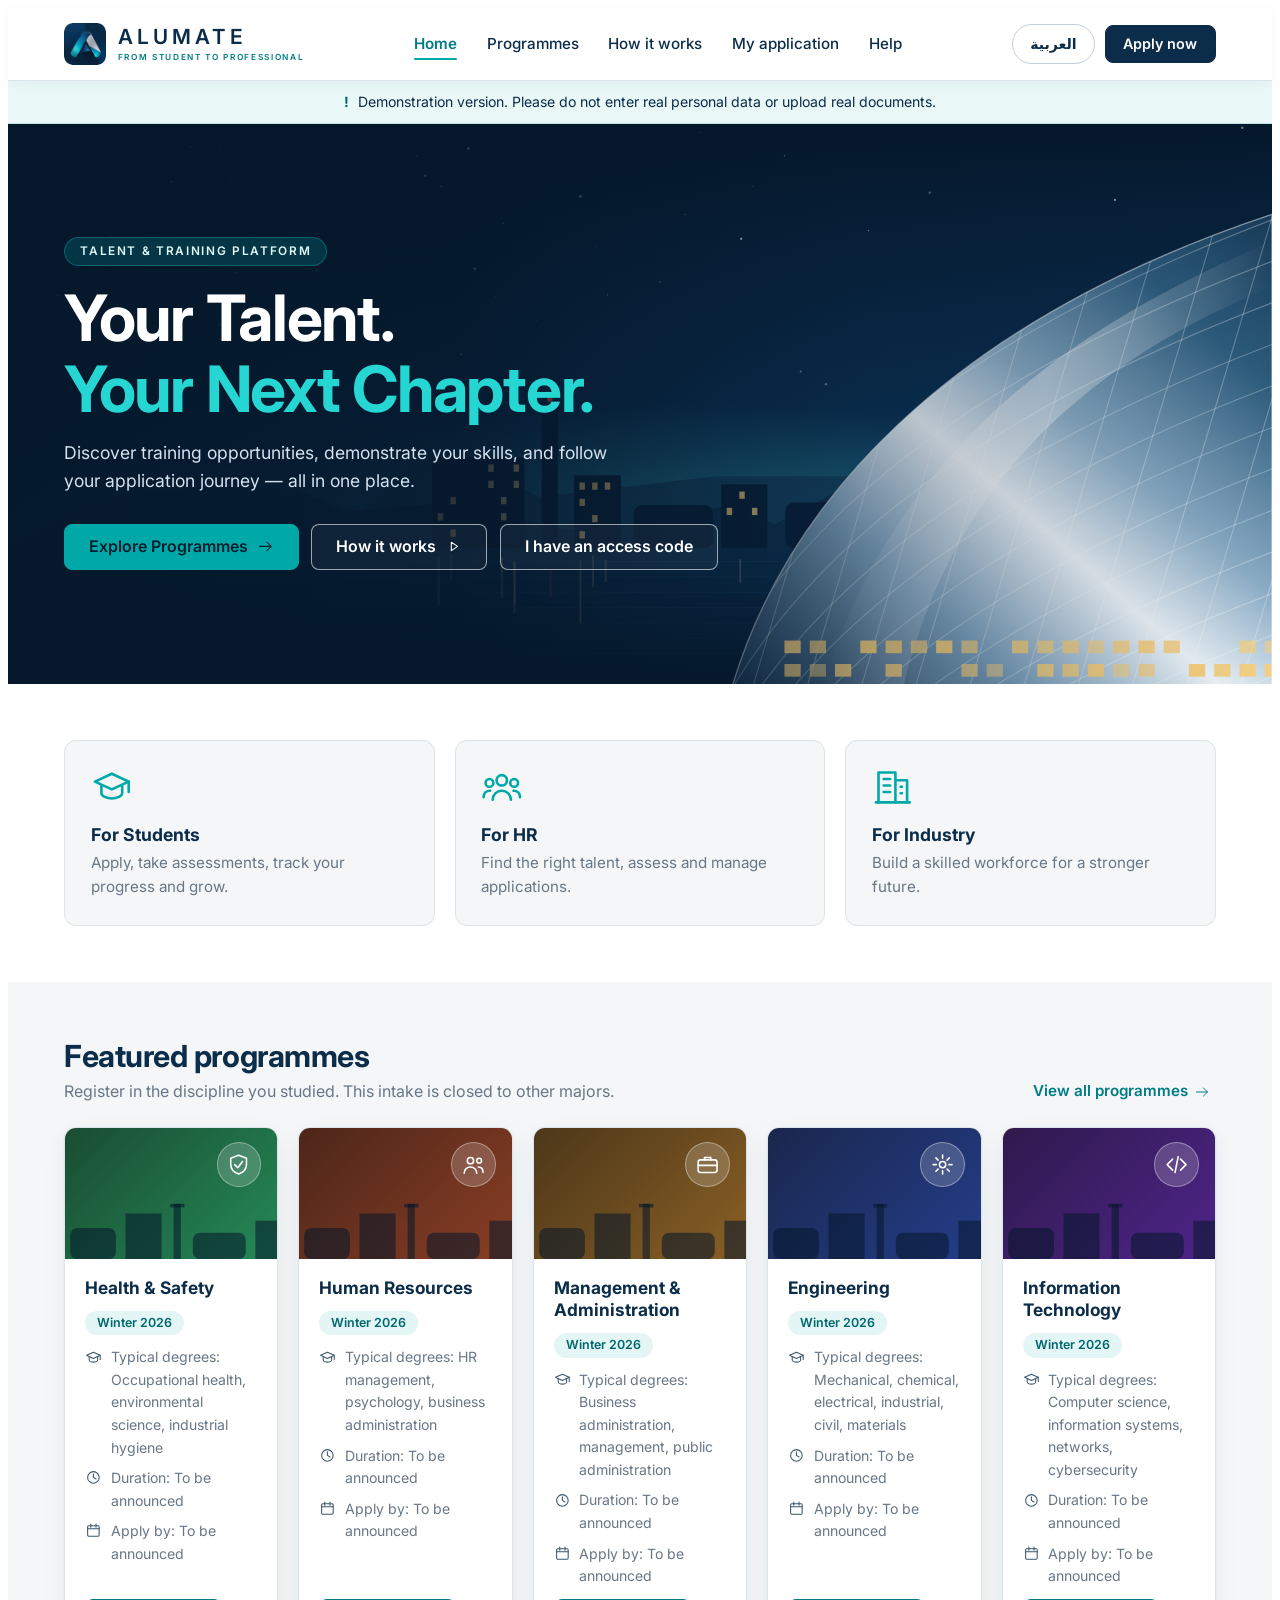
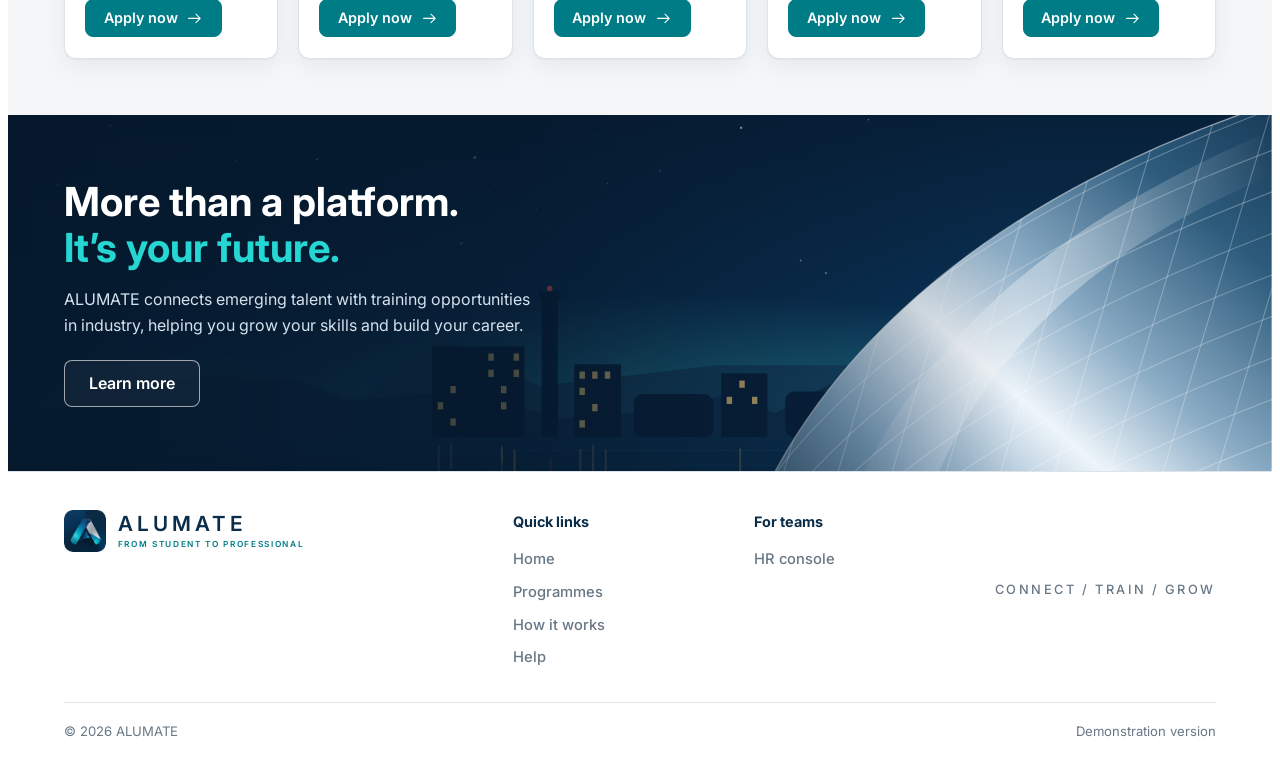
==== commit f29f046e: "Update apply.html" ====
--- a/apply.html
+++ b/apply.html
@@ -5,41 +5,39 @@
 <link rel="icon" type="image/png" href="[data-uri]">
 <link rel="preconnect" href="https://fonts.googleapis.com">
 <link rel="preconnect" href="https://fonts.gstatic.com" crossorigin>
-<link rel="stylesheet" href="https://fonts.googleapis.com/css2?family=Bricolage+Grotesque:opsz,wght@12..96,500..800&family=DM+Mono:wght@400;500&family=Instrument+Sans:wght@400;500;600&family=Cairo:wght@400;600;700;800&family=Montserrat:wght@600;700&display=swap">
-<link rel="stylesheet" href="style.css">
+<link rel="stylesheet" href="https://fonts.googleapis.com/css2?family=Inter:wght@400;500;600;700&family=IBM+Plex+Sans+Arabic:wght@400;500;600;700&family=DM+Mono:wght@400;500&display=swap">
+<link rel="stylesheet" href="style.css?v=2">
 <script src="config.js"></script>
-<script src="kh.js"></script>
+<script src="kh.js?v=2"></script>
 </head><body>
 <div id="app">
-  <header class="top"><div class="wrap bar"><div class="brand">
-    <span class="mk" aria-hidden="true"></span>
-    <span class="bn"><b>ألوميت</b><small><i>ALU</i>MATE</small></span></div>
-    <nav class="tabs navs" id="nav" data-t-aria aria-label="Main menu"></nav>
-    <div class="side" id="langslot"></div></div></header>
-  <main class="wrap">
-    <div class="demo-note" id="demo" hidden><b>!</b><span data-t>Demonstration version. Please do not enter real personal data or upload real documents.</span></div>
-    <section id="v-app">
-      <div class="hero" id="hero">
-        <p class="eyebrow" data-t>Your Journey. Your Opportunity.</p>
-        <h1 data-t>Your future starts with one step.</h1>
-        <p class="lead" data-t>Register in the discipline you studied. Shortlisted applicants get an SMS with a code for two short online tests, and places are awarded on the results.</p>
-        <div class="actions"><button class="btn amber" id="browse" data-t>Register for an internship</button><button class="btn hghost" id="trackbtn" type="button" data-t>Track my application</button><a class="btn hghost" id="havecode" href="test.html" target="_top" data-t>I have an access code</a></div>
-        <div class="route" aria-hidden="true">
-          <svg viewBox="0 0 800 200">
-            <path class="base" d="M64 150 C160 150 200 50 300 50 C400 50 440 120 540 120 C640 120 680 50 736 50" fill="none" stroke-width="3" stroke-linecap="round"/>
-            <path class="drawn" pathLength="1" d="M64 150 C160 150 200 50 300 50 C400 50 440 120 540 120 C640 120 680 50 736 50" fill="none" stroke-width="3" stroke-linecap="round"/>
-            <circle cx="64" cy="150" r="11" fill="var(--hero-bg)" stroke="var(--seat)" stroke-width="3"/>
-            <circle cx="300" cy="50" r="11" fill="var(--hero-bg)" stroke="var(--seat)" stroke-width="3"/>
-            <circle cx="540" cy="120" r="11" fill="var(--hero-bg)" stroke="var(--seat)" stroke-width="3"/>
-            <circle cx="736" cy="50" r="13" fill="var(--seat)"/>
-          </svg>
-          <ul id="routel"></ul>
-        </div>
+  <header class="top"><div class="wrap bar">
+    <a class="brand" href="#" id="brand" aria-label="ALUMATE"><span class="mk" aria-hidden="true"></span><span class="bn"><b>ALUMATE</b><small data-t>From student to professional</small></span></a>
+    <nav class="navs" id="nav" data-t-aria aria-label="Main menu"></nav>
+    <div class="side"><span id="langslot"></span><button class="btn navy sm" id="cta" type="button" data-t>Apply now</button></div></div></header>
+  <div class="demo-note" id="demo" hidden><b>!</b><span data-t>Demonstration version. Please do not enter real personal data or upload real documents.</span></div>
+  <main id="main">
+    <section class="hero" id="hero">
+      <div class="wrap">
+        <span class="ptag" data-t>Talent &amp; Training Platform</span>
+        <h1><span data-t>Your Talent.</span><em data-t>Your Next Chapter.</em></h1>
+        <p class="lead" data-t>Discover training opportunities, demonstrate your skills, and follow your application journey — all in one place.</p>
+        <div class="actions"><button class="btn teal" id="browse" type="button"><span data-t>Explore Programmes</span><svg class="i ar-flip" viewBox="0 0 32 32" aria-hidden="true"><use href="#i-arrow"/></svg></button><button class="btn hghost" id="howbtn" type="button"><span data-t>How it works</span><svg class="i" viewBox="0 0 32 32" aria-hidden="true"><use href="#i-play"/></svg></button><a class="btn hghost" id="havecode" href="test.html" target="_top" data-t>I have an access code</a></div>
       </div>
-      <div class="steps" id="steps" data-t-aria aria-label="Steps"></div>
-      <div id="stage"></div>
     </section>
+    <section class="pagehead" id="pagehead" hidden><div class="wrap"><h1 id="ph-t"></h1><p class="lead" id="ph-s"></p></div></section>
+    <div class="wrap" id="stepswrap" hidden><div class="steps" id="steps" data-t-aria aria-label="Steps"></div></div>
+    <div id="stage"></div>
   </main>
+  <footer class="foot"><div class="wrap">
+    <div class="fg">
+      <div><div class="brand"><span class="mk" aria-hidden="true"></span><span class="bn"><b>ALUMATE</b><small data-t>From student to professional</small></span></div></div>
+      <div><h4 data-t>Quick links</h4><ul><li><button type="button" class="alink" data-nav="home" data-t>Home</button></li><li><button type="button" class="alink" data-nav="catalog" data-t>Programmes</button></li><li><button type="button" class="alink" data-nav="how" data-t>How it works</button></li><li><button type="button" class="alink" data-nav="help" data-t>Help</button></li></ul></div>
+      <div><h4 data-t>For teams</h4><ul><li><a id="hrlink" href="hr.html" target="_top" data-t>HR console</a></li></ul></div>
+      <div class="cgt" dir="ltr">CONNECT / TRAIN / GROW</div>
+    </div>
+    <div class="fb"><span dir="ltr">© 2026 ALUMATE</span><span id="fdemo" data-t>Demonstration version</span></div>
+  </div></footer>
   <div id="toast" role="status" aria-live="polite"><span id="toast-t"></span></div>
 </div>
 <script>
@@ -147,28 +145,55 @@
     'Tests are taken once. If you had a technical problem, contact the HR team and ask them to reopen it.':'يُؤدّى الاختبار مرة واحدة. إذا واجهت مشكلة تقنية فتواصل مع فريق الموارد البشرية واطلب إعادة فتحه.',
     'When will I hear back?':'متى سأعرف النتيجة؟',
     'After the tests the team reviews the results and sends the outcome by SMS. Dates for each intake appear on the Programmes page once they are announced.':'بعد الاختبارات يراجع الفريق النتائج ويرسل النتيجة برسالة نصية. تظهر مواعيد كل موسم في صفحة البرامج عند الإعلان عنها.',
-    'Still need help? Contact the HR team using the details in the programme announcement.':'ما زلت بحاجة إلى مساعدة؟ تواصل مع فريق الموارد البشرية عبر بيانات التواصل المذكورة في إعلان البرنامج.'
+    'Still need help? Contact the HR team using the details in the programme announcement.':'ما زلت بحاجة إلى مساعدة؟ تواصل مع فريق الموارد البشرية عبر بيانات التواصل المذكورة في إعلان البرنامج.',
+    /* ALUMATE site */
+    'From student to professional':'من طالب إلى محترف','Apply now':'قدّم الآن','Home':'الرئيسية','How it works':'كيف يعمل',
+    'Talent & Training Platform':'منصة المواهب والتدريب','Your Talent.':'موهبتك.','Your Next Chapter.':'فصلك القادم.',
+    'Discover training opportunities, demonstrate your skills, and follow your application journey — all in one place.':'اكتشف فرص التدريب، وأظهر مهاراتك، وتابع رحلة طلبك، كل ذلك في مكان واحد.',
+    'Explore Programmes':'استعرض البرامج',
+    'For Students':'للطلبة','Apply, take assessments, track your progress and grow.':'قدّم طلبك، وأدِّ التقييمات، وتابع تقدّمك وانطلق.',
+    'For HR':'للموارد البشرية','Find the right talent, assess and manage applications.':'اعثر على الموهبة المناسبة، وقيّم الطلبات وأدرها.',
+    'For Industry':'للقطاع الصناعي','Build a skilled workforce for a stronger future.':'ابنِ كوادر ماهرة لمستقبل أقوى.',
+    'Featured programmes':'البرامج المتاحة','View all programmes':'عرض كل البرامج',
+    'Duration: {x}':'المدة: {x}','Apply by: {x}':'آخر موعد للتقديم: {x}','Starts: {x}':'البداية: {x}',
+    'Training Programmes':'برامج التدريب','Explore the disciplines and find the right opportunity for your future.':'استعرض التخصصات واعثر على الفرصة المناسبة لمستقبلك.',
+    'Search by discipline or degree':'ابحث بالتخصص أو الدرجة العلمية','No programmes match your search.':'لا توجد برامج مطابقة لبحثك.',
+    'How It Works':'كيف يعمل','Your journey from application to opportunity in simple steps.':'رحلتك من التقديم إلى الفرصة في خطوات بسيطة.',
+    'Choose your discipline, fill in your details and upload your transcript.':'اختر تخصصك، واملأ بياناتك، وارفع الترانسكربت.',
+    'HR screening':'فرز الطلبات','The HR team reviews every application against the programme requirements.':'يراجع فريق الموارد البشرية كل طلب وفق متطلبات البرنامج.',
+    'Get your code':'استلم رمز الدخول','Shortlisted applicants receive an SMS with a test link and an access code.':'يتلقى المرشّحون رسالة نصية فيها رابط الاختبار ورمز الدخول.',
+    'Take the tests':'أدِّ الاختبارات','Complete a short IQ test and a personality questionnaire online, once.':'أكمل اختبار ذكاء قصيراً واستبيان شخصية عبر الإنترنت، مرة واحدة.',
+    'Get selected':'احصل على مقعدك','Places are awarded on the results and the outcome is sent to you.':'تُمنح المقاعد حسب النتائج وتصلك النتيجة.',
+    'Start your registration':'ابدأ التسجيل',
+    'More than a platform.':'أكثر من منصة.','It’s your future.':'إنه مستقبلك.',
+    'ALUMATE connects emerging talent with training opportunities in industry, helping you grow your skills and build your career.':'تربط ألوميت المواهب الناشئة بفرص التدريب في القطاع الصناعي، لتنمّي مهاراتك وتبني مسارك المهني.',
+    'Learn more':'اعرف أكثر','Quick links':'روابط سريعة','For teams':'للفرق','HR console':'لوحة الموارد البشرية','Demonstration version':'نسخة تجريبية',
+    'Welcome back':'أهلاً بعودتك','See where your application stands, step by step.':'اعرف أين وصل طلبك خطوة بخطوة.',
+    'Your journey to a better future starts here.':'رحلتك نحو مستقبل أفضل تبدأ من هنا.'
   });
   var SEASONS={w26:'Winter 2026',s27:'Summer 2027'};
   var DISC=KH.DISC,D={};DISC.forEach(function(d){D[d.id]=d});
-  var glyph=function(d){return '<svg viewBox="0 0 32 32" fill="none" stroke="currentColor" stroke-width="2" stroke-linecap="round" stroke-linejoin="round" aria-hidden="true">'+d.g+'</svg>'};
+  var glyph=KH.glyph,ico=KH.ico;
   var dt=KH.dt,OTHER='__other',MAXB=4*1024*1024;
 
-  var S={disc:null,season:'w26',step:0,view:'catalog',vals:null,done:null,info:null,file:null,tr:{phone:'',ref:'',res:null,auto:false}};
+  var S={disc:null,season:'w26',step:0,view:'home',q:'',vals:null,done:null,info:null,file:null,tr:{phone:'',ref:'',res:null,auto:false}};
   var RN=['Discipline','Details','Confirmed'];
-  var NAV=[['catalog','Programmes'],['track','My application'],['help','Help']];
+  var NAV=[['home','Home'],['catalog','Programmes'],['how','How it works'],['track','My application'],['help','Help']];
+  var HEAD={
+    catalog:['Training Programmes','Explore the disciplines and find the right opportunity for your future.'],
+    how:['How It Works','Your journey from application to opportunity in simple steps.'],
+    track:['My application','See where your application stands, step by step.'],
+    help:['Help Center','Answers to common questions about registration, the tests and your result.']
+  };
   function toast(m){var el=$('#toast');$('#toast-t').textContent=m;el.className='on';clearTimeout(toast.h);toast.h=setTimeout(function(){el.className=''},2600)}
   function weeksTxt(n){
     if(KH.lang()==='ar'){if(n===1)return 'أسبوع واحد';if(n===2)return 'أسبوعان';return n+(n<=10?' أسابيع':' أسبوعاً')}
     return n+(n===1?' week':' weeks');
   }
+  function curNav(){return S.view==='home'||S.view==='track'||S.view==='help'||S.view==='how'?S.view:'catalog'}
   function renderNav(){
-    var cur=(S.view==='track'||S.view==='help')?S.view:'catalog';
+    var cur=curNav();
     $('#nav').innerHTML=NAV.map(function(x){return '<button type="button" class="tab" data-nav="'+x[0]+'"'+(cur===x[0]?' aria-current="page"':'')+'>'+esc(t(x[1]))+'</button>'}).join('');
-  }
-  function renderRoute(){
-    var rtl=KH.lang()==='ar',pos=[8,37.5,67.5,92],names=['Register','Screening','Tests','Offer'];
-    $('#routel').innerHTML=names.map(function(n,i){return '<li style="left:'+(rtl?100-pos[i]:pos[i])+'%">'+esc(t(n))+'</li>'}).join('');
   }
   function renderSteps(step){
     var h='';
@@ -181,9 +206,10 @@
   }
   function focusStage(){
     var rm=window.matchMedia&&window.matchMedia('(prefers-reduced-motion: reduce)').matches;
-    $('#steps').scrollIntoView({block:'start',behavior:rm?'auto':'smooth'});
-  }
-  function panel(inner){$('#stage').innerHTML='<div class="panel" id="panel">'+inner+'</div>'}
+    $('#stepswrap').scrollIntoView({block:'start',behavior:rm?'auto':'smooth'});
+  }
+  function wrapS(inner,cls){return '<div class="wrap sect'+(cls?' '+cls:'')+'">'+inner+'</div>'}
+  function panel(inner,narrow){$('#stage').innerHTML=wrapS('<div class="panel'+(narrow===false?'':' narrow')+'" id="panel">'+inner+'</div>')}
   function goReg(step,noscroll){
     S.step=step;S.view=step===0?'catalog':'form';
     paintAll();
@@ -191,28 +217,72 @@
     if(step===0&&noscroll===false)window.scrollTo(0,0);
   }
   function goView(v){S.view=v;if(v==='catalog')S.step=0;paintAll();window.scrollTo(0,0)}
-  $('#browse').addEventListener('click',focusStage);
-  $('#trackbtn').addEventListener('click',function(){goView('track')});
-  $('#nav').addEventListener('click',function(e){var b=e.target.closest('[data-nav]');if(!b)return;if(b.dataset.nav==='catalog'){S.view='catalog';S.step=0;paintAll();window.scrollTo(0,0)}else goView(b.dataset.nav)});
+  $('#browse').addEventListener('click',function(){goView('catalog')});
+  $('#howbtn').addEventListener('click',function(){goView('how')});
+  $('#cta').addEventListener('click',function(){goView('catalog')});
+  $('#brand').addEventListener('click',function(e){e.preventDefault();goView('home')});
+  document.addEventListener('click',function(e){var b=e.target.closest('[data-nav]');if(!b)return;e.preventDefault();goView(b.dataset.nav)});
 
   /* ---------- programmes ---------- */
   function intakeInfo(){return S.info&&S.info[S.season]?S.info[S.season]:null}
+  function thumb(d){
+    return '<div class="thumb" style="--h:'+d.h+'"><svg class="sk" viewBox="0 0 300 60" preserveAspectRatio="xMidYMax slice" aria-hidden="true"><use href="#a-sky"/></svg><span class="gl">'+glyph(d)+'</span>'+(window.ALUMATE_PHOTOS?'<img src="d-'+d.id+'.jpg" alt="" loading="lazy" onerror="this.remove()">':'')+'</div>';
+  }
+  function metaList(d,inf,full){
+    var tba=t('To be announced');
+    var li=function(i,txt){return '<li>'+ico(i)+'<span>'+esc(txt)+'</span></li>'};
+    return '<ul class="mm">'+li('cap',t('Typical degrees: {x}',{x:dt(d,'eg')}))+
+      li('clock',t('Duration: {x}',{x:inf&&inf.weeks?weeksTxt(inf.weeks):tba}))+
+      (full&&inf&&inf.start?li('cal',t('Starts: {x}',{x:KH.fmtDate(inf.start)})):'')+
+      li('cal',t('Apply by: {x}',{x:inf&&inf.deadline?KH.fmtDate(inf.deadline):tba}))+'</ul>';
+  }
+  function applyBtn(d,closed,id){
+    return '<button class="btn sm'+(closed?' closedbtn':'')+'" type="button" data-pick="'+d.id+'" id="'+id+d.id+'"'+(closed?' disabled':'')+'><span>'+esc(t(closed?'Applications closed':'Apply now'))+'</span>'+(closed?'':ico('arrow','ar-flip'))+'</button>';
+  }
+  function cardsHTML(){
+    var inf=intakeInfo(),closed=!!(inf&&inf.closed),q=S.q.trim().toLowerCase();
+    var list=DISC.filter(function(d){return !q||(dt(d,'title')+' '+dt(d,'desc')+' '+dt(d,'eg')).toLowerCase().indexOf(q)>-1});
+    if(!list.length)return '<p class="empty" style="list-style:none">'+esc(t('No programmes match your search.'))+'</p>';
+    return '<div class="pcards two">'+list.map(function(d){
+      return '<article class="pc h"><div class="head-r">'+thumb(d)+'<div><h3>'+esc(dt(d,'title'))+'</h3><span class="stag">'+esc(t(SEASONS[S.season]))+'</span></div></div>'+
+        '<div class="body"><p class="d">'+esc(dt(d,'desc'))+'</p>'+metaList(d,inf,true)+applyBtn(d,closed,'pick-')+'</div></article>';
+    }).join('')+'</div>';
+  }
   function showCatalog(){
     var inf=intakeInfo(),closed=!!(inf&&inf.closed);
-    var tba=t('To be announced'),any=!!(inf&&(inf.weeks||inf.start||inf.deadline));
+    $('#stage').innerHTML=wrapS(
+      '<div class="filters"><div class="search">'+ico('search')+'<input id="q" type="search" autocomplete="off" aria-label="'+esc(t('Search by discipline or degree'))+'" placeholder="'+esc(t('Search by discipline or degree'))+'"></div>'+
+      '<div class="seg" role="group" aria-label="'+esc(t('Intake'))+'">'+['w26','s27'].map(function(s){return '<button type="button" data-season="'+s+'" aria-pressed="'+(S.season===s)+'">'+esc(t(SEASONS[s]))+'</button>'}).join('')+'</div>'+
+      (inf?'<span class="ap '+(closed?'closed':'open')+'">'+esc(t(closed?'Applications closed':'Applications open'))+'</span>':'')+'</div>'+
+      '<div id="cards">'+cardsHTML()+'</div>'+
+      '<div class="closed"><div><b>'+esc(t('Studied something else?'))+'</b><p class="muted">'+esc(t('We are only accepting the five disciplines above this time.'))+'</p></div><button class="btn ghost sm" type="button" id="other">'+esc(t('My major isn’t listed'))+'</button></div>');
+    var q=$('#q');q.value=S.q;
+    q.addEventListener('input',function(){S.q=q.value;$('#cards').innerHTML=cardsHTML()});
+  }
+  function showHome(){
+    var inf=intakeInfo(),closed=!!(inf&&inf.closed);
     $('#stage').innerHTML=
-      '<div class="sec-h"><h2 class="h2">'+esc(t('Disciplines we are hiring for'))+'</h2><p class="muted">'+esc(t('Register in the discipline you studied. This intake is closed to other majors.'))+'</p></div>'+
-      '<div class="ctrl"><span class="muted">'+esc(t('Intake'))+'</span><div class="seg" role="group" aria-label="'+esc(t('Intake'))+'">'+['w26','s27'].map(function(s){return '<button type="button" data-season="'+s+'" aria-pressed="'+(S.season===s)+'">'+esc(t(SEASONS[s]))+'</button>'}).join('')+'</div>'+
-        (inf?'<span class="ap '+(closed?'closed':'open')+'">'+esc(t(closed?'Applications closed':'Applications open'))+'</span>':'')+'</div>'+
-      '<div class="cards">'+DISC.map(function(d){
-        return '<article class="card"><div class="top-r"><div class="tile" style="--h:'+d.h+'">'+glyph(d)+'</div><div><h3>'+esc(dt(d,'title'))+'</h3></div></div>'+
-          '<p class="d">'+esc(dt(d,'desc'))+'</p><p class="meta">'+esc(t('Typical degrees: {x}',{x:dt(d,'eg')}))+'</p>'+
-          (any?'<dl class="facts"><div><dt>'+esc(t('Duration'))+'</dt><dd>'+esc(inf.weeks?weeksTxt(inf.weeks):tba)+'</dd></div>'+
-          '<div><dt>'+esc(t('Starts'))+'</dt><dd>'+esc(inf.start?KH.fmtDate(inf.start):tba)+'</dd></div>'+
-          '<div><dt>'+esc(t('Apply by'))+'</dt><dd>'+esc(inf.deadline?KH.fmtDate(inf.deadline):tba)+'</dd></div></dl>':'<p class="soon">'+esc(t('Dates will be announced soon.'))+'</p>')+
-          '<button class="btn sm'+(closed?' closedbtn':'')+'" type="button" data-pick="'+d.id+'" id="pick-'+d.id+'"'+(closed?' disabled':'')+'>'+esc(t(closed?'Applications closed':'Register for this discipline'))+'</button></article>';
-      }).join('')+'</div>'+
-      '<div class="closed"><div><b>'+esc(t('Studied something else?'))+'</b><p class="muted">'+esc(t('We are only accepting the five disciplines above this time.'))+'</p></div><button class="btn ghost sm" type="button" id="other">'+esc(t('My major isn’t listed'))+'</button></div>';
+      wrapS('<div class="aud">'+
+        '<button type="button" class="acard" data-nav="catalog" style="text-align:start;font:inherit;cursor:pointer">'+ico('cap','ico')+'<h3>'+esc(t('For Students'))+'</h3><p>'+esc(t('Apply, take assessments, track your progress and grow.'))+'</p></button>'+
+        '<a class="acard" id="forhr" href="'+esc(KH.link(BASE+'?p=hr'))+'" target="_top">'+ico('people','ico')+'<h3>'+esc(t('For HR'))+'</h3><p>'+esc(t('Find the right talent, assess and manage applications.'))+'</p></a>'+
+        '<div class="acard">'+ico('building','ico')+'<h3>'+esc(t('For Industry'))+'</h3><p>'+esc(t('Build a skilled workforce for a stronger future.'))+'</p></div></div>')+
+      '<section class="sect alt"><div class="wrap"><div class="sec-h"><div><h2>'+esc(t('Featured programmes'))+'</h2><p class="muted">'+esc(t('Register in the discipline you studied. This intake is closed to other majors.'))+'</p></div>'+
+        '<button type="button" class="alink" data-nav="catalog"><span>'+esc(t('View all programmes'))+'</span>'+ico('arrow')+'</button></div>'+
+        '<div class="pcards">'+DISC.map(function(d){
+          return '<article class="pc">'+thumb(d)+'<div class="body"><h3>'+esc(dt(d,'title'))+'</h3><span class="stag">'+esc(t(SEASONS[S.season]))+'</span>'+metaList(d,inf,false)+applyBtn(d,closed,'fp-')+'</div></article>';
+        }).join('')+'</div></div></section>'+
+      '<section class="band">'+KH.art()+'<div class="wrap"><h2>'+esc(t('More than a platform.'))+'<em>'+esc(t('It’s your future.'))+'</em></h2><p>'+esc(t('ALUMATE connects emerging talent with training opportunities in industry, helping you grow your skills and build your career.'))+'</p>'+
+        '<button type="button" class="btn hghost" data-nav="how">'+esc(t('Learn more'))+'</button></div></section>';
+  }
+  var HOW=[['user','Register','Choose your discipline, fill in your details and upload your transcript.'],
+    ['clip','HR screening','The HR team reviews every application against the programme requirements.'],
+    ['bell','Get your code','Shortlisted applicants receive an SMS with a test link and an access code.'],
+    ['pencil','Take the tests','Complete a short IQ test and a personality questionnaire online, once.'],
+    ['trophy','Get selected','Places are awarded on the results and the outcome is sent to you.']];
+  function showHow(){
+    $('#stage').innerHTML=wrapS('<ol class="how">'+HOW.map(function(h,i){
+      return '<li class="hs"><div class="c">'+ico(h[0])+'</div><h3>'+(i+1)+'. '+esc(t(h[1]))+'</h3><p>'+esc(t(h[2]))+'</p></li>';
+    }).join('')+'</ol><div class="actions" style="margin-top:2.2rem"><button type="button" class="btn" data-nav="catalog"><span>'+esc(t('Start your registration'))+'</span>'+ico('arrow','ar-flip')+'</button></div>');
   }
 
   /* ---------- registration form ---------- */
@@ -349,10 +419,11 @@
     }).myStatus(phone,ref);
   }
   function showTrackForm(){
-    panel('<h2 class="h2">'+esc(t('Track your application'))+'</h2><p class="muted" style="margin-top:.3rem">'+esc(t('Enter the mobile number you registered with and your reference number.'))+'</p>'+
-      '<form id="tf" novalidate><div class="grid2"><div class="f"><label for="t-phone">'+esc(t('Mobile number (8 digits)'))+'</label><input id="t-phone" dir="ltr" inputmode="numeric" autocomplete="tel" placeholder="9XXXXXXX"></div>'+
-      '<div class="f"><label for="t-ref">'+esc(t('Reference number'))+'</label><input id="t-ref" dir="ltr" autocomplete="off" style="text-transform:uppercase" placeholder="'+esc(t('e.g. ALU-HSE-W26-0001'))+'"></div></div>'+
-      '<div class="err big" id="e-track"></div><div class="actions"><button class="btn" type="submit" id="t-go">'+esc(t('Check my application'))+'</button></div></form>');
+    $('#stage').innerHTML=wrapS('<div class="split" id="panel"><div class="l">'+KH.art()+'<div class="brand"><span class="mk" aria-hidden="true"></span><span class="bn"><b>ALUMATE</b><small>'+esc(t('From student to professional'))+'</small></span></div><h2>'+esc(t('Welcome back'))+'</h2><p>'+esc(t('Your journey to a better future starts here.'))+'</p></div>'+
+      '<div class="r"><h2>'+esc(t('Track your application'))+'</h2><p class="muted" style="margin-top:.3rem">'+esc(t('Enter the mobile number you registered with and your reference number.'))+'</p>'+
+      '<form id="tf" novalidate><div class="f" style="margin-top:.4rem"><label for="t-phone">'+esc(t('Mobile number (8 digits)'))+'</label><input id="t-phone" dir="ltr" inputmode="numeric" autocomplete="tel" placeholder="9XXXXXXX"></div>'+
+      '<div class="f" style="margin-top:1rem"><label for="t-ref">'+esc(t('Reference number'))+'</label><input id="t-ref" dir="ltr" autocomplete="off" style="text-transform:uppercase" placeholder="'+esc(t('e.g. ALU-HSE-W26-0001'))+'"></div>'+
+      '<div class="err big" id="e-track"></div><div class="actions" style="margin-top:.6rem"><button class="btn" type="submit" id="t-go">'+esc(t('Check my application'))+'</button></div></form></div></div>');
     $('#t-phone').value=S.tr.phone;$('#t-ref').value=S.tr.ref;
     $('#tf').addEventListener('submit',function(e){
       e.preventDefault();
@@ -383,8 +454,8 @@
       :'<div class="next"><span class="ic">!</span><div><h3>'+esc(t('Your transcript'))+': '+esc(t('Not uploaded yet'))+'</h3><p>'+esc(t('PDF, JPG or PNG, up to 4 MB.'))+'</p>'+
         '<div class="f" style="margin-top:.6rem"><label for="t-file" style="position:absolute;inset-inline-start:-9999px">'+esc(t('Upload your transcript'))+'</label><input id="t-file" type="file" accept=".pdf,.jpg,.jpeg,.png,application/pdf,image/jpeg,image/png"><span class="sub" id="t-file-n"></span><div class="err" id="e-tfile"></div></div>'+
         '<div class="actions"><button class="btn sm" type="button" id="t-up">'+esc(t('Upload your transcript'))+'</button></div></div></div>';
-    panel('<div class="hello"><div><h2 class="h2">'+esc(t('Hello, {n}',{n:first}))+'</h2><p class="muted" style="margin-top:.2rem">'+esc(dt(d,'title'))+' · '+esc(t(SEASONS[r.season]))+'</p></div><span class="ref" dir="ltr">'+esc(r.ref)+'</span></div>'+
-      '<ol class="tl wide" style="margin-block:1.2rem 0">'+tl+'</ol>'+
+    panel('<div class="hello"><div><h2 class="h2">'+esc(t('Hello, {n}',{n:first}))+'</h2><p class="muted" style="margin-top:.2rem">'+esc(t('Your journey to a better future starts here.'))+'</p><p class="meta" style="margin-top:.4rem">'+esc(dt(d,'title'))+' · '+esc(t(SEASONS[r.season]))+'</p></div><span class="ref" dir="ltr">'+esc(r.ref)+'</span></div>'+
+      '<ol class="hstep">'+tl+'</ol>'+
       '<div class="next"><span class="ic" aria-hidden="true">'+nx[0]+'</span><div><p class="sub-h" style="margin:0 0 .2rem">'+esc(t('Next step'))+'</p><h3>'+esc(t(nx[1]))+'</h3><p>'+esc(t(nx[2],{d:dt(d,'title')}))+'</p>'+go+'</div></div>'+
       trBlock+
       '<div class="actions" style="margin-top:1rem"><button class="btn ghost sm" id="t-again" type="button">'+esc(t('Check another application'))+'</button></div>');
@@ -423,8 +494,7 @@
     ['When will I hear back?','After the tests the team reviews the results and sends the outcome by SMS. Dates for each intake appear on the Programmes page once they are announced.']
   ];
   function showHelp(){
-    panel('<h2 class="h2">'+esc(t('Help Center'))+'</h2><p class="muted" style="margin:.3rem 0 1rem">'+esc(t('Answers to common questions about registration, the tests and your result.'))+'</p>'+
-      FAQ.map(function(q){return '<details class="faq"><summary>'+esc(t(q[0]))+'</summary><p>'+esc(t(q[1]))+'</p></details>'}).join('')+
+    panel(FAQ.map(function(q){return '<details class="faq"><summary>'+esc(t(q[0]))+'</summary><p>'+esc(t(q[1]))+'</p></details>'}).join('')+
       '<p class="hint" style="margin-bottom:0;margin-top:1rem">'+esc(t('Still need help? Contact the HR team using the details in the programme announcement.'))+'</p>');
   }
 
@@ -439,14 +509,19 @@
     }
   });
   function paintAll(){
-    var reg=S.view==='catalog'||S.view==='form'||S.view==='done'||S.view==='closed';
-    renderNav();renderRoute();
-    $('#hero').hidden=S.view!=='catalog';
-    $('#steps').hidden=!reg;
+    var reg=S.view==='form'||S.view==='done'||S.view==='closed',home=S.view==='home';
+    renderNav();
+    $('#hero').hidden=!home;
+    $('#pagehead').hidden=home;
+    if(!home){var h=HEAD[(S.view==='track'||S.view==='help'||S.view==='how')?S.view:'catalog'];$('#ph-t').textContent=t(h[0]);$('#ph-s').textContent=t(h[1])}
+    $('#stepswrap').hidden=!reg;
     if(reg)renderSteps(S.step);
     $('#havecode').href=KH.link(BASE+'?p=test');
-    $('#demo').hidden=!DEMO;
-    if(S.view==='catalog')showCatalog();
+    $('#hrlink').href=KH.link(BASE+'?p=hr');
+    $('#demo').hidden=!DEMO;$('#fdemo').hidden=!DEMO;
+    if(S.view==='home')showHome();
+    else if(S.view==='catalog')showCatalog();
+    else if(S.view==='how')showHow();
     else if(S.view==='form')showForm();
     else if(S.view==='done')showDone();
     else if(S.view==='closed')showClosed();
@@ -454,9 +529,10 @@
     else if(S.view==='help')showHelp();
   }
   KH.init(FORCE_LANG);KH.mount('#langslot');
+  $('#hero').insertAdjacentHTML('afterbegin',KH.art()+(window.ALUMATE_PHOTOS?'<img class="photo" src="hero.jpg" alt="" onerror="this.remove()">':''));$('#pagehead').insertAdjacentHTML('afterbegin',KH.art());
   KH.on(function(){if(S.view==='form')S.vals=readVals();paintAll()});
   paintAll();
-  google.script.run.withSuccessHandler(function(r){if(r&&r.programme){S.info=r.programme;if(S.view==='catalog')showCatalog()}}).publicInfo();
+  google.script.run.withSuccessHandler(function(r){if(r&&r.programme){S.info=r.programme;if(S.view==='catalog')showCatalog();else if(S.view==='home')showHome()}}).publicInfo();
 })();
 </script>
 </body></html>
--- a/style.css
+++ b/style.css
@@ -1,36 +1,40 @@
-/* Layout: two roles. Apply side = dark route hero, five discipline cards, 3-step registration; a separate access-code path for the tests. HR console = four-stage pipeline bar (Registered, Screening, Assessment, Selection) that doubles as navigation and funnel, with discipline chips and an intake toggle above it. */
+/* Layout: public site (home, programmes, how it works, registration, my application, help) + test pages + HR console with a sidebar. Tokens come from the ALUMATE design system. */
 :root{
-  --bg:#F4F6F8; --surface:#FFFFFF; --surface-2:#E6ECF1; --ink:#0B2D4A; --muted:#56687A;
-  --line:#D9E0E7; --line-2:#B8C4D0;
-  --accent:#007C86; --on-accent:#FFFFFF;
-  --seat:#00A8A8; --ok:#17754B; --ok-bg:#DDF1E7; --ok-line:#9FD3B8;
-  --wl:#7D5200; --wl-bg:#FBEBC8; --bad:#C23B2E;
+  --navy:#0B2D4A; --teal:#00A8A8; --silver:#C0C6CE;
+  --bg:#FFFFFF; --surface:#FFFFFF; --surface-2:#F4F6F8; --ink:#0B2D4A; --text:#263746; --muted:#687786;
+  --line:#DCE3E9; --line-2:#C3CED8;
+  --accent:#007C86; --on-accent:#FFFFFF; --btn-navy:#0B2D4A;
+  --seat:#00A8A8; --ok:#16845B; --ok-bg:#DDF1E7; --ok-line:#9FD3B8;
+  --wl:#8A5A12; --wl-bg:#FBEBC8; --bad:#C43D4B;
   --s1:#0B2D4A; --s2:#2F7FB5; --s3:#00A8A8;
-  --hero-bg:#0B2D4A; --hero-fg:#EAF2F7; --hero-muted:#A3B8CA; --hero-line:#2B506F;
+  --hero-bg:#0B2D4A; --hero-fg:#FFFFFF; --hero-muted:#D5E2EE; --hero-line:rgba(255,255,255,.35);
+  --r-card:12px; --r-btn:8px; --sh:0 1px 2px rgba(11,45,74,.05),0 8px 24px rgba(11,45,74,.06);
   --ts:60%; --tl:90%; --tf:32%;
-  --f-display:'Bricolage Grotesque','Instrument Sans',system-ui,sans-serif;
-  --f-body:'Instrument Sans',system-ui,-apple-system,'Segoe UI',sans-serif;
+  --f-display:'Inter',system-ui,-apple-system,'Segoe UI',sans-serif;
+  --f-body:'Inter',system-ui,-apple-system,'Segoe UI',sans-serif;
   --f-mono:'DM Mono',ui-monospace,Menlo,Consolas,monospace;
 }
 @media (prefers-color-scheme: dark){
   :root:not([data-theme="light"]){
-    --bg:#071A2B; --surface:#0E2438; --surface-2:#0A1D2F; --ink:#E7EFF6; --muted:#93A9BB;
-    --line:#1E3A52; --line-2:#325571; --accent:#35C3C8; --on-accent:#04202E;
+    --bg:#06182A; --surface:#0E2438; --surface-2:#0A1D2F; --ink:#E7EFF6; --text:#C9D8E4; --muted:#93A9BB;
+    --line:#1E3A52; --line-2:#325571; --accent:#35C3C8; --on-accent:#04202E; --btn-navy:#1F5C8A;
     --seat:#2DD0CC; --ok:#6FD6A2; --ok-bg:#12362A; --ok-line:#2A6B50;
     --wl:#F2C766; --wl-bg:#3A2D0E; --bad:#FF8A7A;
     --s1:#4A86BB; --s2:#6EB6E0; --s3:#2DD0CC;
-    --hero-bg:#0E2B46; --hero-line:#2B5473;
+    --hero-bg:#0E2B46;
+    --sh:0 1px 2px rgba(0,0,0,.3),0 8px 24px rgba(0,0,0,.25);
     --ts:32%; --tl:22%; --tf:78%;
     color-scheme:dark;
   }
 }
 :root[data-theme="dark"]{
-  --bg:#071A2B; --surface:#0E2438; --surface-2:#0A1D2F; --ink:#E7EFF6; --muted:#93A9BB;
-  --line:#1E3A52; --line-2:#325571; --accent:#35C3C8; --on-accent:#04202E;
+  --bg:#06182A; --surface:#0E2438; --surface-2:#0A1D2F; --ink:#E7EFF6; --text:#C9D8E4; --muted:#93A9BB;
+  --line:#1E3A52; --line-2:#325571; --accent:#35C3C8; --on-accent:#04202E; --btn-navy:#1F5C8A;
   --seat:#2DD0CC; --ok:#6FD6A2; --ok-bg:#12362A; --ok-line:#2A6B50;
   --wl:#F2C766; --wl-bg:#3A2D0E; --bad:#FF8A7A;
   --s1:#4A86BB; --s2:#6EB6E0; --s3:#2DD0CC;
-  --hero-bg:#0E2B46; --hero-line:#2B5473;
+  --hero-bg:#0E2B46;
+  --sh:0 1px 2px rgba(0,0,0,.3),0 8px 24px rgba(0,0,0,.25);
   --ts:32%; --tl:22%; --tf:78%;
   color-scheme:dark;
 }
@@ -52,21 +56,6 @@
 .tab{border:0;background:none;color:var(--muted);padding:.35rem .9rem;border-radius:8px;font-weight:600;font-size:.9rem;cursor:pointer}
 .tab[aria-selected="true"]{background:var(--surface);color:var(--ink);box-shadow:0 0 0 1px var(--line)}
 
-.hero{background:var(--hero-bg);color:var(--hero-fg);border-radius:20px;padding:clamp(1.25rem,5vw,2.75rem);margin-top:.5rem;overflow:hidden}
-.eyebrow{font:500 .8rem/1.4 var(--f-mono);letter-spacing:.06em;text-transform:uppercase;color:var(--seat)}
-.hero h1{font:700 clamp(2.3rem,9vw,4.2rem)/1.04 var(--f-display);letter-spacing:-.03em;text-wrap:balance;margin-block:.6rem .9rem;max-width:16ch}
-.hero .lead{color:var(--hero-muted);max-width:37rem;font-size:1.05rem}
-.hero .actions{margin-top:1.4rem}
-.btn.amber{background:var(--seat);border-color:var(--seat);color:#04202E}
-.btn.hghost{background:transparent;border-color:var(--hero-line);color:var(--hero-fg)}
-.route{position:relative;margin-top:2rem}
-.route svg{display:block;width:100%;height:auto;overflow:visible}
-.route .base{stroke:var(--hero-line)}
-.route .drawn{stroke:var(--seat);stroke-dasharray:1;animation:draw 1.6s ease-out backwards}
-@keyframes draw{from{stroke-dashoffset:1}}
-.route ul{list-style:none;margin:.5rem 0 0;padding:0;position:relative;height:1.5rem}
-.route li{position:absolute;transform:translateX(-50%);font:500 .8rem/1.2 var(--f-mono);color:var(--hero-muted);white-space:nowrap}
-@media(prefers-reduced-motion:reduce){.route .drawn{animation:none}}
 
 .steps{display:flex;align-items:center;gap:.5rem;margin-block:1.5rem 1rem}
 .st{display:flex;align-items:center;gap:.45rem;color:var(--muted);font-weight:500;font-size:.9rem;white-space:nowrap}
@@ -324,7 +313,6 @@
 .side{display:flex;align-items:center;gap:.6rem;flex-wrap:wrap}
 .langbtn{border:1px solid var(--line-2);background:var(--surface);color:var(--ink);border-radius:99px;padding:.3rem .9rem;font-weight:600;font-size:.88rem;cursor:pointer;white-space:nowrap}
 .langbtn:hover{border-color:var(--accent)}
-.hero .route{direction:ltr}
 .seq,.vseries{direction:ltr}
 .radar,.chart{direction:ltr}
 input[dir="ltr"],textarea[dir="ltr"]{unicode-bidi:plaintext}
@@ -342,7 +330,6 @@
 .ap.closed{background:var(--surface-2);color:var(--muted);border:1px solid var(--line)}
 .top-r .ap{margin-inline-start:auto;align-self:flex-start}
 .btn:disabled.closedbtn{opacity:.55}
-.hero .eyebrow{font-size:.95rem;letter-spacing:.04em}
 .soon{margin:.2rem 0 .9rem;padding-block:.6rem;border-block:1px solid var(--line);color:var(--muted);font-size:.88rem}
 .demo-note{display:flex;gap:.6rem;align-items:flex-start;margin-block:1rem 0;padding:.65rem .9rem;border:1px solid var(--seat);border-radius:12px;background:var(--surface);font-size:.88rem}
 .demo-note b{flex:none;color:var(--accent)}
@@ -366,18 +353,267 @@
 .hello .ref{font:500 .85rem var(--f-mono);color:var(--muted)}
 
 /* Arabic: its own fonts, no letter-spacing (it breaks the joined letters), roomier lines */
-html[lang="ar"]{--f-body:'Cairo','Instrument Sans',system-ui,-apple-system,'Segoe UI',sans-serif;--f-display:'Cairo','Bricolage Grotesque',system-ui,sans-serif}
+html[lang="ar"]{--f-body:'IBM Plex Sans Arabic','Inter',system-ui,-apple-system,'Segoe UI',sans-serif;--f-display:'IBM Plex Sans Arabic','Inter',system-ui,sans-serif}
 html[lang="ar"] body *{letter-spacing:0!important;text-transform:none!important}
-html[lang="ar"] .bn small,html[lang="ar"] .codein{letter-spacing:.2em!important;text-transform:uppercase!important}
-html[lang="ar"] .bn small{letter-spacing:.22em!important}
-html[lang="ar"] .hero h1{line-height:1.3;max-width:20ch}
+html[lang="ar"] .bn b,html[lang="ar"] .codein{letter-spacing:.2em!important;text-transform:uppercase!important}
+html[lang="ar"] .cgt{letter-spacing:.2em!important}
+html[lang="ar"] .hero h1,html[lang="ar"] .band h2,html[lang="ar"] .pagehead h1{line-height:1.3;max-width:20ch}
 html[lang="ar"] .h2,html[lang="ar"] .h3,html[lang="ar"] .stg .t,html[lang="ar"] .card h3{line-height:1.4}
 html[lang="ar"] .q{line-height:1.7}
-html[lang="ar"] .eyebrow,html[lang="ar"] .live,html[lang="ar"] .route li,html[lang="ar"] .stg .n,html[lang="ar"] .intro b{font-family:var(--f-body)}
+html[lang="ar"] .eyebrow,html[lang="ar"] .live,html[lang="ar"] .stg .n,html[lang="ar"] .intro b,html[lang="ar"] .ptag{font-family:var(--f-body)}
 html[lang="ar"] .sub-h{font-size:.88rem}
 html[lang="ar"] .dtab th{font-size:.82rem}
 html[dir="rtl"] input[dir="ltr"],html[dir="rtl"] textarea[dir="ltr"]{text-align:right}
-html[dir="rtl"] .hero .route svg{transform:scaleX(-1)}
 html[dir="rtl"] .ex svg{transform:none}
 html[dir="rtl"] .row.open .ex svg{transform:rotate(180deg)}
 html[dir="rtl"] select{background-position:left .6rem center}
+
+/* ===== ALUMATE design system (from the approved board): Inter + IBM Plex Sans Arabic, navy / teal / silver, 12px cards, 8px buttons, 1200px content ===== */
+body{color:var(--text);font:400 1rem/1.6 var(--f-body);-webkit-font-smoothing:antialiased}
+h1,h2,h3{color:var(--ink);font-weight:700;line-height:1.2}
+.wrap{max-width:75rem;padding-inline:clamp(1rem,3vw,1.5rem)}
+main.wrap{padding-block:1.5rem 3.5rem}
+.muted{color:var(--muted)}
+a{color:var(--accent)}
+
+/* header */
+.top{background:var(--surface);border-bottom:1px solid var(--line);box-shadow:0 2px 12px rgba(11,45,74,.04)}
+.bar{flex-wrap:nowrap;min-height:4.5rem;padding-block:.5rem;gap:1rem 1.5rem}
+.brand{gap:.75rem;text-decoration:none;color:var(--ink);flex:none}
+.mk{width:2.6rem;height:2.6rem;border-radius:20%}
+.bn{gap:.3rem}
+.bn b{font:600 1.3rem/1 var(--f-body);letter-spacing:.2em;color:var(--ink)}
+.bn small{font:600 .52rem/1 var(--f-body);letter-spacing:.2em;text-transform:uppercase;color:var(--accent)}
+.navs{display:flex;gap:.15rem;background:none;border-radius:0;padding:0;margin-inline:auto}
+.tab{position:relative;background:none;border:0;border-radius:0;padding:.55rem .85rem;font:500 .95rem/1.2 var(--f-body);color:var(--ink);white-space:nowrap}
+.tab:hover{color:var(--accent)}
+.tab[aria-current="page"]{background:none;box-shadow:none;color:var(--accent);font-weight:600}
+.tab[aria-current="page"]::after{content:"";position:absolute;inset-inline:.85rem;bottom:.1rem;height:2px;border-radius:2px;background:var(--seat)}
+.side{flex:none;gap:.6rem}
+.langbtn{min-height:2.5rem;padding:0 1.1rem;border:1px solid var(--line-2);border-radius:99px;background:var(--surface);color:var(--ink);font-weight:600}
+.langbtn:hover{border-color:var(--seat);color:var(--accent)}
+
+/* buttons */
+.btn{display:inline-flex;align-items:center;justify-content:center;gap:.55rem;min-height:2.9rem;padding:0 1.5rem;border-radius:var(--r-btn);border:1px solid var(--accent);background:var(--accent);color:var(--on-accent);font-weight:600;text-decoration:none;cursor:pointer;transition:background .15s,border-color .15s,transform .05s}
+a.btn{display:inline-flex}
+.btn:hover{filter:brightness(1.08)}
+.btn:active{transform:translateY(1px)}
+.btn.sm{min-height:2.4rem;padding:0 1.1rem;font-size:.9rem}
+.btn.navy{background:var(--btn-navy);border-color:var(--btn-navy);color:#fff}
+.btn.ghost{background:transparent;color:var(--ink);border-color:var(--line-2)}
+.btn.ghost:hover{border-color:var(--seat);color:var(--accent);filter:none}
+.btn.teal,.btn.amber{background:var(--seat);border-color:var(--seat);color:#042030}
+.btn.hghost{background:rgba(255,255,255,.04);border:1.5px solid rgba(255,255,255,.6);color:#fff}
+.btn.hghost:hover{background:rgba(255,255,255,.14);filter:none}
+.btn svg{width:1.05rem;height:1.05rem;flex:none}
+html[dir="rtl"] .btn .ar-flip{transform:scaleX(-1)}
+.linkbtn{background:none;border:0;color:var(--accent);font-weight:600;cursor:pointer;padding:.4rem 0}
+.alink{display:inline-flex;align-items:center;gap:.4rem;color:var(--accent);font-weight:600;text-decoration:none;background:none;border:0;cursor:pointer;font-size:.95rem}
+.alink svg{width:1rem;height:1rem}
+html[dir="rtl"] .alink svg{transform:scaleX(-1)}
+
+/* hero + page heads */
+.hero,.pagehead{position:relative;isolation:isolate;overflow:hidden;color:#fff;background:#06182A;margin:0;border-radius:0;padding:0}
+.hero{min-height:clamp(27rem,50vw,35rem);display:flex;align-items:center}
+.pagehead{min-height:13.5rem;display:flex;align-items:center}
+.art,.photo{position:absolute;inset:0;width:100%;height:100%;z-index:-3;display:block}
+.photo{object-fit:cover;z-index:-2}
+html[dir="rtl"] .art,html[dir="rtl"] .photo{transform:scaleX(-1)}
+.hero::before,.pagehead::before{content:"";position:absolute;inset:0;z-index:-1;background:linear-gradient(90deg,rgba(5,23,42,.94) 0%,rgba(5,23,42,.82) 36%,rgba(5,23,42,.25) 68%,rgba(5,23,42,0) 100%)}
+html[dir="rtl"] .hero::before,html[dir="rtl"] .pagehead::before{background:linear-gradient(270deg,rgba(5,23,42,.94) 0%,rgba(5,23,42,.82) 36%,rgba(5,23,42,.25) 68%,rgba(5,23,42,0) 100%)}
+.hero .wrap{padding-block:3.5rem;width:100%}
+.pagehead .wrap{padding-block:2.2rem;width:100%}
+.ptag{display:inline-block;padding:.38rem .95rem;border-radius:99px;background:rgba(0,168,168,.2);border:1px solid rgba(0,168,168,.4);color:#DDF7F7;font:600 .74rem/1.2 var(--f-body);letter-spacing:.14em;text-transform:uppercase}
+.hero h1{color:#fff;font:700 clamp(2.4rem,6.2vw,4rem)/1.1 var(--f-display);letter-spacing:-.02em;margin-block:1.1rem .9rem;max-width:14ch;text-wrap:balance}
+.hero h1 em{display:block;font-style:normal;color:#25D6D3}
+.hero .lead,.pagehead .lead{color:#D5E2EE;max-width:34rem;font-size:1.1rem}
+.hero .actions{margin-top:1.8rem;gap:.8rem}
+.pagehead h1{color:#fff;font:700 clamp(1.9rem,4.6vw,2.7rem)/1.15 var(--f-display);letter-spacing:-.015em;margin-bottom:.5rem}
+.pagehead .lead{font-size:1.05rem}
+.eyebrow{font:600 .78rem/1.4 var(--f-body);letter-spacing:.12em;text-transform:uppercase;color:var(--accent)}
+
+/* sections */
+.sect{padding-block:clamp(2.2rem,5vw,3.5rem)}
+.sect.alt{background:var(--surface-2)}
+.sec-h{display:flex;align-items:flex-end;justify-content:space-between;gap:1rem;flex-wrap:wrap;margin:0 0 1.4rem}
+.sec-h h2,.h2{font:700 clamp(1.5rem,3vw,1.9rem)/1.2 var(--f-display);letter-spacing:-.015em}
+.sec-h p{margin-top:.3rem}
+.h3{font:700 1.1rem/1.3 var(--f-display)}
+
+/* audience cards */
+.aud{display:grid;grid-template-columns:repeat(auto-fit,minmax(min(100%,16rem),1fr));gap:1.25rem}
+.acard{display:block;text-decoration:none;color:inherit;background:var(--surface-2);border:1px solid var(--line);border-radius:var(--r-card);padding:1.6rem;transition:box-shadow .15s,border-color .15s,transform .15s}
+a.acard:hover{border-color:var(--seat);box-shadow:var(--sh);transform:translateY(-2px)}
+.acard .ico{width:2.6rem;height:2.6rem;color:var(--seat);margin-bottom:1rem;display:block}
+.acard h3{font-size:1.1rem;margin-bottom:.35rem}
+.acard p{color:var(--muted);font-size:.95rem}
+
+/* programme cards */
+.pcards{display:flex;flex-wrap:wrap;justify-content:center;gap:1.25rem}
+.pcards>.pc{flex:1 1 12.5rem;max-width:15rem}
+.pcards.two{display:grid;grid-template-columns:repeat(auto-fill,minmax(min(100%,24rem),1fr))}
+.pcards.two>.pc{max-width:none}
+@media(max-width:560px){.pcards>.pc{max-width:none;flex-basis:100%}}
+.pc{background:var(--surface);border:1px solid var(--line);border-radius:var(--r-card);overflow:hidden;box-shadow:var(--sh);display:flex;flex-direction:column;min-width:0;transition:border-color .15s,box-shadow .15s}
+.pc:hover{border-color:var(--seat)}
+.thumb{position:relative;overflow:hidden;height:8.2rem;background:linear-gradient(135deg,hsl(var(--h) 50% 20%),hsl(var(--h) 58% 34%))}
+.thumb .sk{position:absolute;inset-inline:0;bottom:0;width:100%;height:55%;color:rgba(5,23,42,.55)}
+.thumb .gl{position:absolute;inset-inline-end:1rem;top:.9rem;width:2.8rem;height:2.8rem;padding:.55rem;border-radius:50%;background:rgba(255,255,255,.18);color:#fff;border:1px solid rgba(255,255,255,.35)}
+.thumb img{position:absolute;inset:0;width:100%;height:100%;object-fit:cover}
+.pc .body{padding:1.1rem 1.25rem 1.3rem;display:flex;flex-direction:column;gap:.7rem;flex:1;min-width:0}
+.pc h3{font:700 1.08rem/1.3 var(--f-display)}
+.pc .d{color:var(--muted);font-size:.92rem}
+.stag{align-self:flex-start;display:inline-block;padding:.15rem .75rem;border-radius:99px;background:#E4F5F5;color:#00676F;font-size:.78rem;font-weight:600}
+.mm{list-style:none;margin:0;padding:0;display:flex;flex-direction:column;gap:.5rem;font-size:.88rem;color:var(--muted)}
+.mm li{display:flex;gap:.55rem;align-items:flex-start;min-width:0}
+.mm svg{flex:none;width:1.05rem;height:1.05rem;margin-top:.15rem;color:var(--ink);opacity:.8}
+.mm span{min-width:0;overflow-wrap:anywhere}
+.mm b{color:var(--ink);font-weight:600}
+.pc .btn{margin-top:auto;align-self:flex-start}
+.pc.h .head-r{display:flex;gap:.9rem;align-items:center;padding:1.25rem 1.25rem 0}
+.pc.h .thumb{height:4.4rem;width:4.4rem;border-radius:10px;flex:none}
+.pc.h .thumb .gl{inset:auto;position:absolute;left:50%;top:38%;transform:translate(-50%,-50%);width:2.2rem;height:2.2rem;padding:.4rem}
+.pc.h .body{padding-top:.9rem}
+.pc .ap{align-self:flex-start}
+.filters{display:flex;gap:.75rem;flex-wrap:wrap;align-items:center;margin-bottom:1.5rem}
+.search{position:relative;flex:1 1 16rem;min-width:0}
+.search svg{position:absolute;inset-inline-start:.9rem;top:50%;transform:translateY(-50%);width:1.1rem;height:1.1rem;color:var(--muted);pointer-events:none}
+.search input{width:100%;min-height:3rem;padding:.6rem 1rem;padding-inline-start:2.7rem;border:1px solid var(--line-2);border-radius:var(--r-btn);background:var(--surface);color:var(--text)}
+.closed{margin-top:1.5rem;background:var(--surface-2);border:1px dashed var(--line-2);border-radius:var(--r-card)}
+
+/* how it works */
+.how{display:grid;grid-template-columns:repeat(5,minmax(0,1fr));gap:1.25rem;list-style:none;margin:0;padding:0}
+.hs{position:relative;padding-inline-end:.5rem}
+.hs .c{width:4.6rem;height:4.6rem;border-radius:50%;background:#E4F2F5;color:var(--ink);display:grid;place-items:center;margin-bottom:1rem}
+.hs .c svg{width:2rem;height:2rem}
+.hs h3{font-size:1rem;margin-bottom:.3rem}
+.hs p{color:var(--muted);font-size:.9rem}
+.hs:not(:last-child)::after{content:"→";position:absolute;inset-inline-end:-.9rem;top:1.35rem;color:var(--seat);font-size:1.2rem;font-weight:600}
+html[dir="rtl"] .hs:not(:last-child)::after{content:"←"}
+@media(max-width:860px){.how{grid-template-columns:1fr;gap:1.1rem}.hs{display:grid;grid-template-columns:4.6rem 1fr;gap:0 1rem;align-items:center}.hs .c{grid-row:span 2;margin:0}.hs:not(:last-child)::after{display:none}}
+
+/* closing band + footer */
+.band{position:relative;isolation:isolate;overflow:hidden;color:#fff;background:#06182A}
+.band .wrap{padding-block:clamp(2.5rem,6vw,4rem)}
+.band h2{color:#fff;font:700 clamp(1.8rem,4vw,2.5rem)/1.15 var(--f-display);max-width:16ch}
+.band h2 em{display:block;font-style:normal;color:#25D6D3}
+.band p{color:#D5E2EE;max-width:30rem;margin-block:1rem 1.4rem}
+.band::before{content:"";position:absolute;inset:0;z-index:-1;background:linear-gradient(90deg,rgba(5,23,42,.92) 0%,rgba(5,23,42,.7) 40%,rgba(5,23,42,0) 80%)}
+html[dir="rtl"] .band::before{background:linear-gradient(270deg,rgba(5,23,42,.92) 0%,rgba(5,23,42,.7) 40%,rgba(5,23,42,0) 80%)}
+.foot{background:var(--surface);border-top:1px solid var(--line);margin-top:0}
+.foot .wrap{padding-block:2.4rem 1.4rem}
+.fg{display:grid;grid-template-columns:2fr 1fr 1fr auto;gap:2rem}
+.fg h4{margin:0 0 .8rem;font-size:.9rem;color:var(--ink);font-weight:700}
+.fg ul{list-style:none;margin:0;padding:0;display:flex;flex-direction:column;gap:.45rem}
+.fg a,.fg button.alink{color:var(--muted);text-decoration:none;font-weight:500;font-size:.92rem;padding:0}
+.fg a:hover,.fg button.alink:hover{color:var(--accent)}
+.fg .cgt{white-space:nowrap;font:500 .8rem/1.6 var(--f-body);letter-spacing:.2em;color:var(--muted);align-self:center;text-align:end}
+.fb{display:flex;justify-content:space-between;gap:1rem;flex-wrap:wrap;margin-top:2rem;padding-top:1.1rem;border-top:1px solid var(--line);font-size:.82rem;color:var(--muted)}
+@media(max-width:760px){.fg{grid-template-columns:1fr 1fr}.fg>:first-child{grid-column:1/-1}.fg .cgt{text-align:start}}
+
+/* panels, forms */
+.panel{background:var(--surface);border:1px solid var(--line);border-radius:var(--r-card);box-shadow:var(--sh);padding:clamp(1.25rem,3vw,2rem)}
+.f label,.f legend{font-weight:600;font-size:.9rem;color:var(--ink)}
+.f input,.f select,.f textarea{min-height:3rem;padding:.65rem .9rem;border:1px solid var(--line-2);border-radius:var(--r-btn);background:var(--surface);color:var(--text)}
+.f textarea{min-height:5rem}
+.f input:focus,.f select:focus,.f textarea:focus,.search input:focus{outline:0;border-color:var(--seat);box-shadow:0 0 0 3px rgba(0,168,168,.22)}
+.f input::placeholder,.search input::placeholder{color:#8D9BA8}
+.seg{background:var(--surface-2);border:1px solid var(--line);border-radius:var(--r-btn)}
+.seg button{min-height:2.4rem;border-radius:6px}
+.seg button[aria-pressed="true"]{background:var(--surface);color:var(--ink);box-shadow:0 1px 3px rgba(11,45,74,.14)}
+.steps{margin-block:0 1.4rem}
+.st.cur b{background:var(--seat);border-color:var(--seat);color:#042030}
+.demo-note{margin:0;border:0;border-bottom:1px solid #BFE4E4;border-radius:0;background:#E9F7F7;color:#0B2D4A;justify-content:center;padding:.6rem 1rem}
+.demo-note b{color:#00676F}
+.ap.open{background:var(--ok-bg);color:var(--ok)}
+
+/* login-style split panel (track my application, access code, HR sign-in) */
+.split{display:grid;grid-template-columns:minmax(0,5fr) minmax(0,7fr);border-radius:var(--r-card);overflow:hidden;border:1px solid var(--line);box-shadow:var(--sh);background:var(--surface);min-height:27rem}
+.split .l{position:relative;isolation:isolate;overflow:hidden;background:#06182A;color:#fff;padding:2rem;display:flex;flex-direction:column;justify-content:flex-start;gap:1rem}
+.split .l .art{z-index:-2;object-fit:cover}
+.split .l::before{content:"";position:absolute;inset:0;z-index:-1;background:linear-gradient(180deg,rgba(5,23,42,.9) 0%,rgba(5,23,42,.55) 55%,rgba(5,23,42,.1) 100%)}
+.split .l .brand{color:#fff}
+.split .l .bn b,.split .l h2{color:#fff}
+.split .l .bn small{color:#7FE3E1}
+.split .l h2{font:700 1.6rem/1.2 var(--f-display);margin-top:auto;padding-top:5rem}
+.split .l p{color:#D5E2EE;max-width:20rem;margin-bottom:6rem}
+.split .r{padding:clamp(1.5rem,4vw,2.75rem);display:flex;flex-direction:column;justify-content:center}
+.split .r h2{font:700 1.7rem/1.2 var(--f-display)}
+.split .r form{margin-top:1rem}
+@media(max-width:760px){.split{grid-template-columns:1fr}.split .l{padding:1.4rem}.split .l h2{padding-top:1rem}.split .l p{margin-bottom:2.5rem}}
+
+/* My application: dashboard look */
+.hstep{display:grid;grid-template-columns:repeat(4,minmax(0,1fr));list-style:none;margin:1.4rem 0 1.5rem;padding:0}
+.hstep li{position:relative;text-align:center;padding-top:2.7rem;font-size:.88rem;font-weight:600;color:var(--muted);line-height:1.3}
+.hstep li small{display:block;font-weight:400;font-size:.78rem;margin-top:.15rem}
+.hstep li::before{content:"";position:absolute;top:0;inset-inline-start:calc(50% - .95rem);width:1.9rem;height:1.9rem;border-radius:50%;border:2px solid var(--line-2);background:var(--surface);z-index:1;display:grid;place-items:center;font-size:.95rem;color:#fff}
+.hstep li::after{content:"";position:absolute;top:.9rem;inset-inline-start:50%;width:100%;height:2px;background:var(--line)}
+.hstep li:last-child::after{display:none}
+.hstep li.d{color:var(--ink)}
+.hstep li.d::before{content:"✓";background:var(--seat);border-color:var(--seat);color:#042030;font-weight:700}
+.hstep li.d::after{background:var(--seat)}
+.hstep li.c{color:var(--ink)}
+.hstep li.c::before{border-color:var(--seat);box-shadow:inset 0 0 0 5px var(--surface),inset 0 0 0 20px var(--seat)}
+.hstep li.s::before{content:"✕";background:var(--line-2);border-color:var(--line-2);color:#fff}
+.next{border:1px solid #CBE6E8;background:#EBF6F7;border-radius:var(--r-card);align-items:center;flex-wrap:wrap}
+.next>div{flex:1;min-width:14rem}
+.next .ic{background:var(--ink);color:#fff;border-radius:10px;width:2.4rem;height:2.4rem}
+.hello .ref{padding:.25rem .7rem;border:1px solid var(--line);border-radius:99px;background:var(--surface-2)}
+
+/* dark mode: keep the navy surfaces, lift the buttons */
+@media (prefers-color-scheme: dark){:root:not([data-theme="light"]) .stag{background:#0F3A44;color:#8FE3E3}:root:not([data-theme="light"]) .next{background:#0E2C3F;border-color:#1E4560}:root:not([data-theme="light"]) .demo-note{background:#0E2C3F;border-color:#1E4560;color:#E7EFF6}:root:not([data-theme="light"]) .hs .c{background:#0F3A44;color:#8FE3E3}}
+:root[data-theme="dark"] .stag{background:#0F3A44;color:#8FE3E3}
+:root[data-theme="dark"] .next{background:#0E2C3F;border-color:#1E4560}
+:root[data-theme="dark"] .demo-note{background:#0E2C3F;border-color:#1E4560;color:#E7EFF6}
+:root[data-theme="dark"] .hs .c{background:#0F3A44;color:#8FE3E3}
+
+/* phones */
+@media(max-width:860px){
+  .bar{flex-wrap:wrap}
+  .navs{order:3;width:100%;margin-inline-start:0;overflow-x:auto;border-top:1px solid var(--line);padding-top:.2rem}
+  .navs .tab{flex:none}
+  .side{margin-inline-start:auto}
+  .hero{min-height:26rem}
+  .hero::before,.pagehead::before{background:linear-gradient(180deg,rgba(5,23,42,.9),rgba(5,23,42,.7))}
+  html[dir="rtl"] .hero::before,html[dir="rtl"] .pagehead::before{background:linear-gradient(180deg,rgba(5,23,42,.9),rgba(5,23,42,.7))}
+}
+@media(max-width:560px){
+  .hstep li{font-size:.78rem}
+  .hero .actions .btn{flex:1 1 100%}
+  .bn b{font-size:1.15rem}
+}
+.panel.narrow{max-width:54rem;margin-inline:auto}
+.thumb .gl svg{width:100%;height:100%;display:block}
+.faq summary{color:var(--ink)}
+.empty{list-style:none}
+.steps{max-width:54rem;margin-inline:auto}
+#stepswrap{scroll-margin-top:5.5rem}
+.f input::placeholder{text-transform:none}
+
+/* HR console: navy sidebar + dashboard cards */
+.shell{display:grid;grid-template-columns:15.5rem minmax(0,1fr);gap:1.5rem;align-items:start}
+.sn{position:sticky;top:5.5rem;background:var(--side-bg,#0B2D4A);color:#E5EEF5;border-radius:14px;padding:1.1rem .8rem;display:flex;flex-direction:column;gap:.9rem;min-height:22rem}
+.sn-t{font:600 .75rem/1 var(--f-body);letter-spacing:.16em;text-transform:uppercase;color:#7FE3E1;padding-inline:.5rem}
+.sn .pipe{display:flex;flex-direction:column;gap:.35rem;margin:0}
+.sn .stg{background:transparent;border:0;border-radius:10px;color:#E5EEF5;padding:.7rem .8rem;gap:.15rem}
+.sn .stg:hover{background:rgba(255,255,255,.08)}
+.sn .stg .n{color:#8FB3CC}
+.sn .stg b{color:#B8CEDE}
+.sn .stg[aria-pressed="true"]{background:var(--seat);color:#042030}
+.sn .stg[aria-pressed="true"] .n,.sn .stg[aria-pressed="true"] b{color:#0B3B49;opacity:1}
+.sn-f{margin-top:auto;padding-inline:.5rem;font:500 .66rem/1.6 var(--f-body);letter-spacing:.18em;color:#7E9DB4}
+.mn{min-width:0}
+.head .eyebrow{margin-bottom:.2rem}
+.stats{border:0;gap:1rem;grid-template-columns:repeat(4,minmax(0,1fr))}
+.stats div,.stats div+div{background:var(--surface);border:1px solid var(--line);border-radius:var(--r-card);padding:1rem 1.1rem;box-shadow:var(--sh)}
+.stats b{font-size:2rem;color:var(--ink)}
+.tchip{border-color:var(--line);background:var(--surface);box-shadow:0 1px 2px rgba(11,45,74,.05)}
+.tchip[aria-pressed="true"]{background:var(--btn-navy);border-color:var(--btn-navy);color:#fff}
+.tchip[aria-pressed="true"] b{color:#fff}
+.row{border-radius:var(--r-card);border-color:var(--line);box-shadow:0 1px 2px rgba(11,45,74,.04)}
+.fun .tr i{background:linear-gradient(90deg,#0B6E86,var(--seat))}
+@media(max-width:900px){.shell{grid-template-columns:1fr}.sn{position:static;min-height:0}.sn .pipe{display:grid;grid-template-columns:repeat(2,minmax(0,1fr))}.sn-f{display:none}}
+@media(max-width:520px){.stats div:nth-child(3){padding-inline-start:1.1rem}}
+@media (prefers-color-scheme: dark){:root:not([data-theme="light"]){--side-bg:#0A2236}}
+:root[data-theme="dark"]{--side-bg:#0A2236}
+svg.i{fill:none;stroke:currentColor;stroke-width:2;stroke-linecap:round;stroke-linejoin:round;display:block}
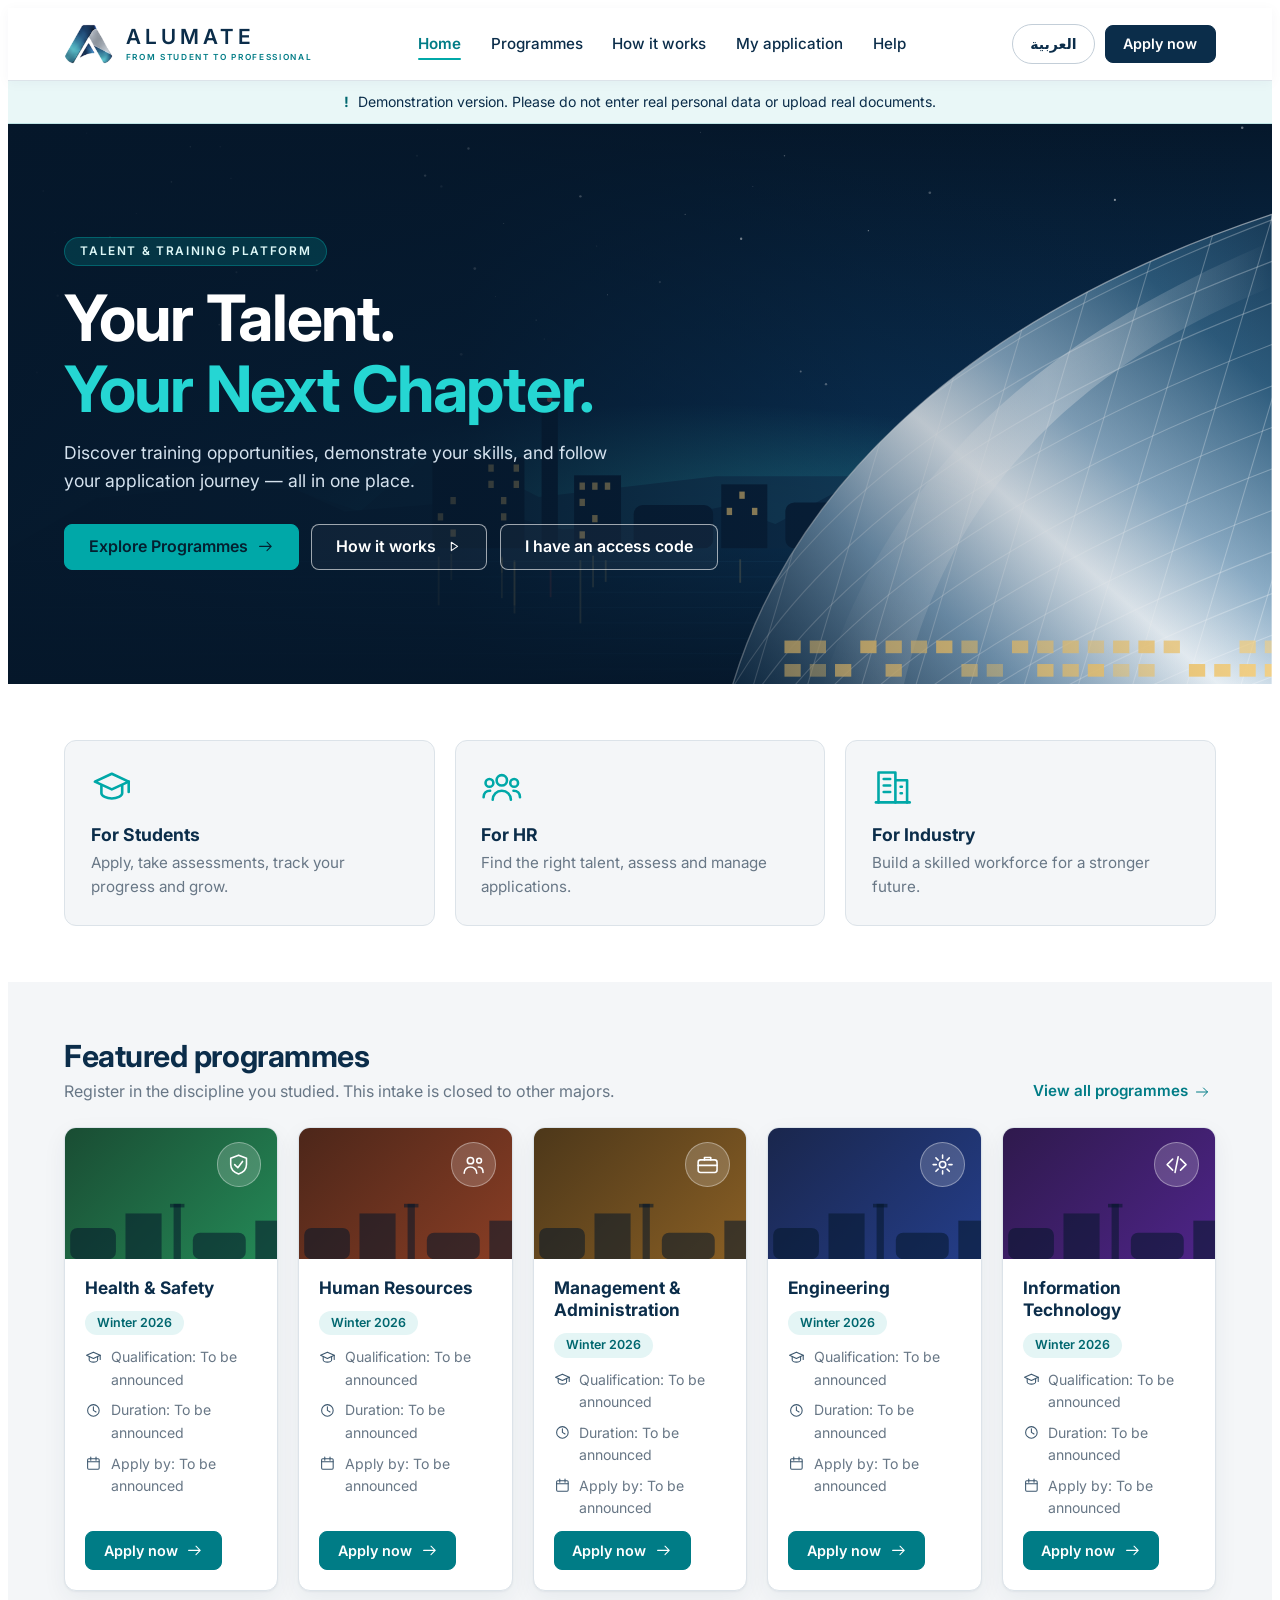
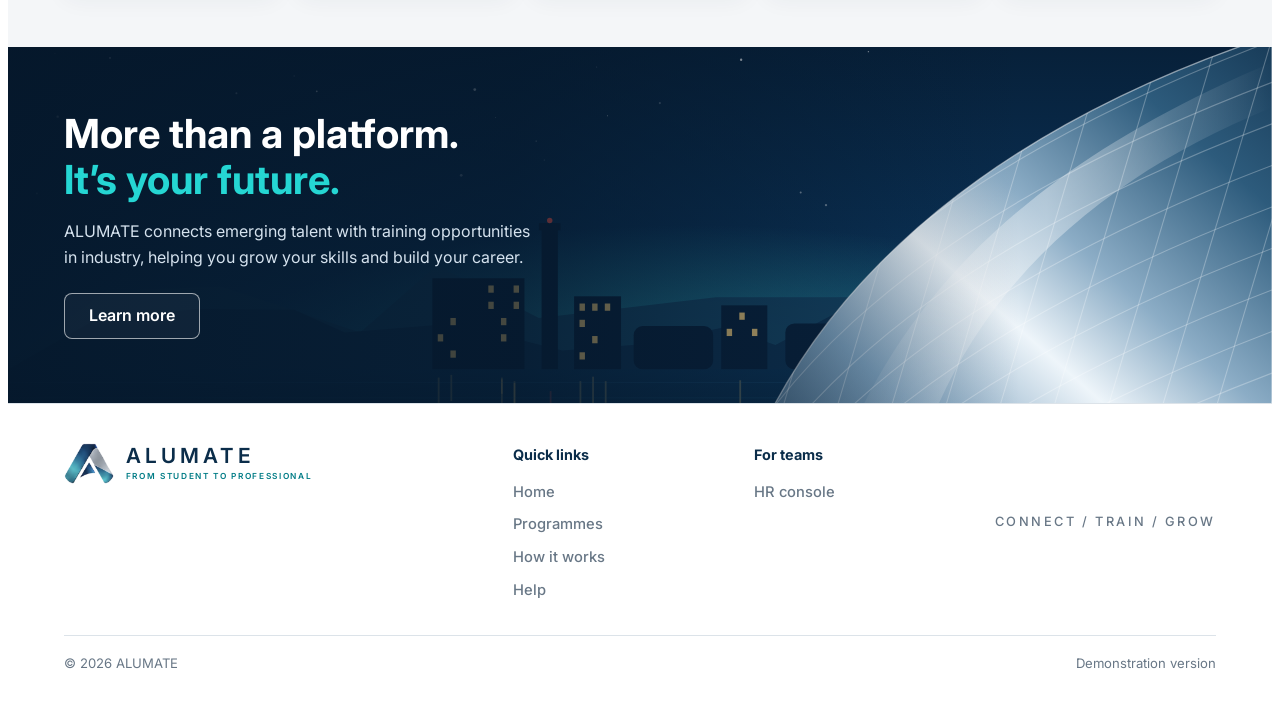
==== commit 8b015dcf: "Update apply.html" ====
--- a/apply.html
+++ b/apply.html
@@ -2,13 +2,13 @@
 <html lang="en"><head><base target="_top"><meta charset="utf-8"><meta name="viewport" content="width=device-width, initial-scale=1">
 <title>ألوميت · ALUMATE</title>
 <meta name="theme-color" content="#0B2D4A">
-<link rel="icon" type="image/png" href="[data-uri]">
+<link rel="icon" type="image/png" href="[data-uri]">
 <link rel="preconnect" href="https://fonts.googleapis.com">
 <link rel="preconnect" href="https://fonts.gstatic.com" crossorigin>
 <link rel="stylesheet" href="https://fonts.googleapis.com/css2?family=Inter:wght@400;500;600;700&family=IBM+Plex+Sans+Arabic:wght@400;500;600;700&family=DM+Mono:wght@400;500&display=swap">
-<link rel="stylesheet" href="style.css?v=2">
+<link rel="stylesheet" href="style.css?v=3">
 <script src="config.js"></script>
-<script src="kh.js?v=2"></script>
+<script src="kh.js?v=3"></script>
 </head><body>
 <div id="app">
   <header class="top"><div class="wrap bar">
@@ -60,9 +60,9 @@
     'Disciplines we are hiring for':'التخصصات المطلوبة',
     'Register in the discipline you studied. This intake is closed to other majors.':'سجّل في التخصص الذي درسته. باب هذا الموسم مغلق أمام التخصصات الأخرى.',
     'Intake':'الموسم',
-    'Typical degrees: {x}':'الدرجات العلمية المعتادة: {x}',
+    'Fields of study: {x}':'مجالات الدراسة: {x}','Qualification: {x}':'المؤهل المطلوب: {x}',
     'Applications open':'التسجيل مفتوح','Applications closed':'التسجيل مغلق',
-    'Duration':'المدة','Starts':'البداية','Apply by':'آخر موعد للتقديم','To be announced':'سيُعلن لاحقاً',
+    'Duration':'المدة','Apply by':'آخر موعد للتقديم','To be announced':'سيُعلن لاحقاً',
     'Register for this discipline':'سجّل في هذا التخصص',
     'Studied something else?':'درست تخصصاً آخر؟',
     'We are only accepting the five disciplines above this time.':'نقبل هذه المرة التخصصات الخمسة أعلاه فقط.',
@@ -72,13 +72,13 @@
     'Email':'البريد الإلكتروني',
     'Mobile number (8 digits)':'رقم الجوال (8 أرقام)',
     'University':'الجامعة','University name':'اسم الجامعة','Choose…':'اختر…',
-    'Your degree':'التخصص الدراسي','Degree name':'اسم التخصص','e.g. {x}':'مثال: {x}',
+    'Field of study':'مجال الدراسة','Field of study (type it)':'مجال الدراسة (اكتبه)','e.g. {x}':'مثال: {x}',
+    'Qualification':'المؤهل الدراسي','Required qualification':'المؤهل المطلوب','This programme requires: {x}':'يشترط هذا البرنامج: {x}',
     'GPA (out of 4)':'المعدل التراكمي (من 4)','e.g. 3.45':'مثال: 3.45',
     'Governorate':'المحافظة','Wilayat':'الولاية','Choose your governorate first':'اختر المحافظة أولاً',
     'Transcript':'الترانسكربت (كشف الدرجات)','PDF, JPG or PNG, up to 4 MB.':'ملف PDF أو JPG أو PNG بحجم أقصى 4 ميغابايت.',
     'Selected file: {n}':'الملف المختار: {n}',
     'Choose your transcript file.':'اختر ملف الترانسكربت.',
-    'Why this discipline?':'لماذا هذا التخصص؟','(optional)':'(اختياري)','One or two sentences.':'جملة أو جملتان.',
     'After you register, the team reviews applications. If you are shortlisted you will receive an SMS with a link and an access code for the IQ and personality tests.':'بعد التسجيل يراجع الفريق الطلبات. إذا تم ترشيحك ستصلك رسالة نصية فيها رابط ورمز دخول لاختبار الذكاء واختبار الشخصية.',
     'Submit registration':'إرسال التسجيل','Sending':'جارٍ الإرسال','Uploading your transcript':'جارٍ رفع الترانسكربت',
     'Enter a number between 0 and 4.':'اكتب رقماً بين 0 و 4.',
@@ -103,13 +103,21 @@
     'Reference number':'رقم الطلب','e.g. ALU-HSE-W26-0001':'مثال: ALU-HSE-W26-0001',
     'Check my application':'اعرض حالة طلبي','Checking':'جارٍ التحقق',
     'Enter your 8-digit mobile number and your reference number.':'اكتب رقم جوالك المكوّن من 8 أرقام ورقم طلبك.',
+    'Forgot your reference number?':'نسيت رقم طلبك؟','Find my application':'ابحث عن طلبي',
+    'Enter the email address or mobile number you registered with. We will send you a 6-digit code.':'اكتب البريد الإلكتروني أو رقم الجوال الذي سجّلت به، وسنرسل لك رمزاً من 6 أرقام.',
+    'Email or mobile number':'البريد الإلكتروني أو رقم الجوال','Send code':'إرسال الرمز','Sending':'جارٍ الإرسال',
+    'Enter the code':'اكتب الرمز','We sent a 6-digit code to {c}. It is valid for 10 minutes.':'أرسلنا رمزاً من 6 أرقام إلى {c}. صالح لمدة 10 دقائق.',
+    '6-digit code':'الرمز (6 أرقام)','Show my applications':'اعرض طلباتي','Enter the 6-digit code.':'اكتب الرمز المكوّن من 6 أرقام.',
+    'Demonstration version: in the live system this code arrives by SMS or email. Your code is:':'نسخة تجريبية: في النظام الحقيقي يصلك هذا الرمز برسالة نصية أو بريد إلكتروني. رمزك هو:',
+    'Use a different email or number':'استخدام بريد أو رقم آخر','Your applications':'طلباتك','Choose the application you want to open.':'اختر الطلب الذي تريد فتحه.',
+    'Back to tracking':'العودة إلى التتبّع',
     'Hello, {n}':'مرحباً {n}',
     'Application received':'تم استلام الطلب','HR review':'مراجعة الموارد البشرية','Assessment':'التقييم','Final decision':'القرار النهائي',
     'Received {d}':'استُلم في {d}','Next step':'الخطوة التالية',
     'Your application is under review':'طلبك قيد المراجعة',
     'The HR team is reviewing registrations for {d}. If you are shortlisted you will receive an SMS with a link and an access code for the tests.':'يراجع فريق الموارد البشرية طلبات التسجيل في تخصص {d}. إذا تم ترشيحك ستصلك رسالة نصية فيها رابط ورمز دخول للاختبارات.',
     'You are invited to the tests':'تمت دعوتك إلى الاختبارات',
-    'Use the link and the access code from your SMS. You can take the IQ and personality tests once, in about 10 minutes.':'استخدم الرابط ورمز الدخول من الرسالة النصية. يمكنك أداء اختبار الذكاء واختبار الشخصية مرة واحدة، في نحو 10 دقائق.',
+    'Use the link and the access code from your SMS. Choose a day inside your test period, then take the IQ and personality tests once, in about 10 minutes.':'استخدم الرابط ورمز الدخول من الرسالة النصية. اختر يوماً ضمن فترة الاختبار، ثم أدِّ اختبار الذكاء واختبار الشخصية مرة واحدة، في نحو 10 دقائق.',
     'Go to the tests':'الانتقال إلى الاختبارات',
     'Your tests are submitted':'تم تسليم اختباراتك',
     'The team is reviewing the results. You will be contacted with the outcome.':'يراجع الفريق النتائج. سيتم التواصل معك بالنتيجة.',
@@ -133,14 +141,14 @@
     'Choose your discipline on the Programmes page, fill in your details and upload your transcript. You get a reference number when you finish. Keep it, you need it to track your application.':'اختر تخصصك من صفحة البرامج، واملأ بياناتك، وارفع الترانسكربت. ستحصل على رقم طلب عند الانتهاء. احتفظ به لأنك تحتاجه لتتبّع طلبك.',
     'Which documents do I need?':'ما المستندات المطلوبة؟',
     'Your academic transcript as a PDF, JPG or PNG file of up to 4 MB. It should show your GPA out of 4.':'الترانسكربت الأكاديمي بصيغة PDF أو JPG أو PNG بحجم أقصى 4 ميغابايت، ويُفضّل أن يوضح معدلك من 4.',
-    'My university or degree is not in the list.':'جامعتي أو تخصصي غير موجود في القائمة.',
+    'My university or field of study is not in the list.':'جامعتي أو مجال دراستي غير موجود في القائمة.',
     'Choose “Other (type it)” at the end of the list and write the name yourself.':'اختر «أخرى (اكتبها)» في آخر القائمة واكتب الاسم بنفسك.',
     'How do I know where my application stands?':'كيف أعرف حالة طلبي؟',
     'Open My application and enter your mobile number and reference number. The status comes from the HR team’s own records, it is not an estimate.':'افتح صفحة «طلبي» واكتب رقم جوالك ورقم طلبك. تأتي الحالة من سجلات فريق الموارد البشرية نفسها، وليست تقديراً.',
     'How do the tests work?':'كيف تعمل الاختبارات؟',
-    'If you are shortlisted you receive an SMS with a link and an access code. The IQ test has short timed questions and the personality questionnaire has no time limit. Each test can be taken once.':'إذا تم ترشيحك ستصلك رسالة نصية فيها رابط ورمز دخول. اختبار الذكاء أسئلته قصيرة ومحددة بوقت، واستبيان الشخصية بدون وقت محدد. يمكن أداء كل اختبار مرة واحدة.',
+    'If you are shortlisted you receive an SMS with a link, an access code and a test period of a few days. You choose one day inside that period and take the tests on that day. The IQ test has short timed questions and the personality questionnaire has no time limit. Each test can be taken once.':'إذا تم ترشيحك ستصلك رسالة نصية فيها رابط ورمز دخول وفترة اختبار من بضعة أيام. تختار يوماً واحداً ضمن هذه الفترة وتؤدي الاختبارين فيه. اختبار الذكاء أسئلته قصيرة ومحددة بوقت، واستبيان الشخصية بدون وقت محدد. يمكن أداء كل اختبار مرة واحدة.',
     'I lost my reference number or access code.':'فقدت رقم طلبي أو رمز الدخول.',
-    'Contact the HR team and give your full name and mobile number. They can look up your application.':'تواصل مع فريق الموارد البشرية وأعطهم اسمك الكامل ورقم جوالك. يستطيعون البحث عن طلبك.',
+    'Reference number: open My application and choose “Forgot your reference number?”. Enter your email or mobile number, then the 6-digit code we send you. Access code for the tests: contact the HR team.':'رقم الطلب: افتح صفحة «طلبي» واختر «نسيت رقم طلبك؟»، ثم اكتب بريدك الإلكتروني أو رقم جوالك والرمز المكوّن من 6 أرقام الذي نرسله لك. رمز الدخول للاختبارات: تواصل مع فريق الموارد البشرية.',
     'Can I retake a test?':'هل يمكنني إعادة الاختبار؟',
     'Tests are taken once. If you had a technical problem, contact the HR team and ask them to reopen it.':'يُؤدّى الاختبار مرة واحدة. إذا واجهت مشكلة تقنية فتواصل مع فريق الموارد البشرية واطلب إعادة فتحه.',
     'When will I hear back?':'متى سأعرف النتيجة؟',
@@ -155,9 +163,9 @@
     'For HR':'للموارد البشرية','Find the right talent, assess and manage applications.':'اعثر على الموهبة المناسبة، وقيّم الطلبات وأدرها.',
     'For Industry':'للقطاع الصناعي','Build a skilled workforce for a stronger future.':'ابنِ كوادر ماهرة لمستقبل أقوى.',
     'Featured programmes':'البرامج المتاحة','View all programmes':'عرض كل البرامج',
-    'Duration: {x}':'المدة: {x}','Apply by: {x}':'آخر موعد للتقديم: {x}','Starts: {x}':'البداية: {x}',
+    'Duration: {x}':'المدة: {x}','Apply by: {x}':'آخر موعد للتقديم: {x}','Training starts: {x}':'بداية التدريب: {x}','Applications open: {x}':'يبدأ التقديم: {x}','Opens on {x}':'يبدأ التقديم في {x}','Not open yet':'لم يبدأ بعد',
     'Training Programmes':'برامج التدريب','Explore the disciplines and find the right opportunity for your future.':'استعرض التخصصات واعثر على الفرصة المناسبة لمستقبلك.',
-    'Search by discipline or degree':'ابحث بالتخصص أو الدرجة العلمية','No programmes match your search.':'لا توجد برامج مطابقة لبحثك.',
+    'Search by discipline or field of study':'ابحث بالتخصص أو مجال الدراسة','No programmes match your search.':'لا توجد برامج مطابقة لبحثك.',
     'How It Works':'كيف يعمل','Your journey from application to opportunity in simple steps.':'رحلتك من التقديم إلى الفرصة في خطوات بسيطة.',
     'Choose your discipline, fill in your details and upload your transcript.':'اختر تخصصك، واملأ بياناتك، وارفع الترانسكربت.',
     'HR screening':'فرز الطلبات','The HR team reviews every application against the programme requirements.':'يراجع فريق الموارد البشرية كل طلب وفق متطلبات البرنامج.',
@@ -176,7 +184,7 @@
   var glyph=KH.glyph,ico=KH.ico;
   var dt=KH.dt,OTHER='__other',MAXB=4*1024*1024;
 
-  var S={disc:null,season:'w26',step:0,view:'home',q:'',vals:null,done:null,info:null,file:null,tr:{phone:'',ref:'',res:null,auto:false}};
+  var S={disc:null,season:'w26',step:0,view:'home',q:'',vals:null,done:null,info:null,file:null,tr:{phone:'',ref:'',res:null,auto:false},rc:{contact:'',stage:'ask',demoCode:'',items:null}};
   var RN=['Discipline','Details','Confirmed'];
   var NAV=[['home','Home'],['catalog','Programmes'],['how','How it works'],['track','My application'],['help','Help']];
   var HEAD={
@@ -190,7 +198,7 @@
     if(KH.lang()==='ar'){if(n===1)return 'أسبوع واحد';if(n===2)return 'أسبوعان';return n+(n<=10?' أسابيع':' أسبوعاً')}
     return n+(n===1?' week':' weeks');
   }
-  function curNav(){return S.view==='home'||S.view==='track'||S.view==='help'||S.view==='how'?S.view:'catalog'}
+  function curNav(){return S.view==='recover'?'track':(S.view==='home'||S.view==='track'||S.view==='help'||S.view==='how'?S.view:'catalog')}
   function renderNav(){
     var cur=curNav();
     $('#nav').innerHTML=NAV.map(function(x){return '<button type="button" class="tab" data-nav="'+x[0]+'"'+(cur===x[0]?' aria-current="page"':'')+'>'+esc(t(x[1]))+'</button>'}).join('');
@@ -228,39 +236,42 @@
   function thumb(d){
     return '<div class="thumb" style="--h:'+d.h+'"><svg class="sk" viewBox="0 0 300 60" preserveAspectRatio="xMidYMax slice" aria-hidden="true"><use href="#a-sky"/></svg><span class="gl">'+glyph(d)+'</span>'+(window.ALUMATE_PHOTOS?'<img src="d-'+d.id+'.jpg" alt="" loading="lazy" onerror="this.remove()">':'')+'</div>';
   }
+  function discInfo(d,inf){return (inf&&inf.disc&&inf.disc[d.id])||{qual:[],weeks:inf&&inf.weeks||0}}
   function metaList(d,inf,full){
-    var tba=t('To be announced');
+    var tba=t('To be announced'),di=discInfo(d,inf);
     var li=function(i,txt){return '<li>'+ico(i)+'<span>'+esc(txt)+'</span></li>'};
-    return '<ul class="mm">'+li('cap',t('Typical degrees: {x}',{x:dt(d,'eg')}))+
-      li('clock',t('Duration: {x}',{x:inf&&inf.weeks?weeksTxt(inf.weeks):tba}))+
-      (full&&inf&&inf.start?li('cal',t('Starts: {x}',{x:KH.fmtDate(inf.start)})):'')+
+    return '<ul class="mm">'+li('cap',t('Qualification: {x}',{x:di.qual&&di.qual.length?KH.qualText(di.qual):tba}))+
+      (full?li('clip',t('Fields of study: {x}',{x:dt(d,'eg')})):'')+
+      li('clock',t('Duration: {x}',{x:di.weeks?weeksTxt(di.weeks):tba}))+
+      (full&&inf&&inf.opens?li('cal',t('Applications open: {x}',{x:KH.fmtDate(inf.opens)})):'')+
+      (full&&inf&&inf.start?li('cal',t('Training starts: {x}',{x:KH.fmtDate(inf.start)})):'')+
       li('cal',t('Apply by: {x}',{x:inf&&inf.deadline?KH.fmtDate(inf.deadline):tba}))+'</ul>';
   }
-  function applyBtn(d,closed,id){
-    return '<button class="btn sm'+(closed?' closedbtn':'')+'" type="button" data-pick="'+d.id+'" id="'+id+d.id+'"'+(closed?' disabled':'')+'><span>'+esc(t(closed?'Applications closed':'Apply now'))+'</span>'+(closed?'':ico('arrow','ar-flip'))+'</button>';
+  function applyBtn(d,closed,id,notYet){
+    return '<button class="btn sm'+(closed?' closedbtn':'')+'" type="button" data-pick="'+d.id+'" id="'+id+d.id+'"'+(closed?' disabled':'')+'><span>'+esc(t(closed?(notYet?'Not open yet':'Applications closed'):'Apply now'))+'</span>'+(closed?'':ico('arrow','ar-flip'))+'</button>';
   }
   function cardsHTML(){
-    var inf=intakeInfo(),closed=!!(inf&&inf.closed),q=S.q.trim().toLowerCase();
+    var inf=intakeInfo(),closed=!!(inf&&inf.closed),ny=!!(inf&&inf.notYet),q=S.q.trim().toLowerCase();
     var list=DISC.filter(function(d){return !q||(dt(d,'title')+' '+dt(d,'desc')+' '+dt(d,'eg')).toLowerCase().indexOf(q)>-1});
     if(!list.length)return '<p class="empty" style="list-style:none">'+esc(t('No programmes match your search.'))+'</p>';
     return '<div class="pcards two">'+list.map(function(d){
       return '<article class="pc h"><div class="head-r">'+thumb(d)+'<div><h3>'+esc(dt(d,'title'))+'</h3><span class="stag">'+esc(t(SEASONS[S.season]))+'</span></div></div>'+
-        '<div class="body"><p class="d">'+esc(dt(d,'desc'))+'</p>'+metaList(d,inf,true)+applyBtn(d,closed,'pick-')+'</div></article>';
+        '<div class="body"><p class="d">'+esc(dt(d,'desc'))+'</p>'+metaList(d,inf,true)+applyBtn(d,closed,'pick-',ny)+'</div></article>';
     }).join('')+'</div>';
   }
   function showCatalog(){
-    var inf=intakeInfo(),closed=!!(inf&&inf.closed);
+    var inf=intakeInfo(),closed=!!(inf&&inf.closed),ny=!!(inf&&inf.notYet);
     $('#stage').innerHTML=wrapS(
-      '<div class="filters"><div class="search">'+ico('search')+'<input id="q" type="search" autocomplete="off" aria-label="'+esc(t('Search by discipline or degree'))+'" placeholder="'+esc(t('Search by discipline or degree'))+'"></div>'+
+      '<div class="filters"><div class="search">'+ico('search')+'<input id="q" type="search" autocomplete="off" aria-label="'+esc(t('Search by discipline or field of study'))+'" placeholder="'+esc(t('Search by discipline or field of study'))+'"></div>'+
       '<div class="seg" role="group" aria-label="'+esc(t('Intake'))+'">'+['w26','s27'].map(function(s){return '<button type="button" data-season="'+s+'" aria-pressed="'+(S.season===s)+'">'+esc(t(SEASONS[s]))+'</button>'}).join('')+'</div>'+
-      (inf?'<span class="ap '+(closed?'closed':'open')+'">'+esc(t(closed?'Applications closed':'Applications open'))+'</span>':'')+'</div>'+
+      (inf?'<span class="ap '+(closed?'closed':'open')+'">'+esc(ny&&inf.opens?t('Opens on {x}',{x:KH.fmtDate(inf.opens)}):t(closed?'Applications closed':'Applications open'))+'</span>':'')+'</div>'+
       '<div id="cards">'+cardsHTML()+'</div>'+
       '<div class="closed"><div><b>'+esc(t('Studied something else?'))+'</b><p class="muted">'+esc(t('We are only accepting the five disciplines above this time.'))+'</p></div><button class="btn ghost sm" type="button" id="other">'+esc(t('My major isn’t listed'))+'</button></div>');
     var q=$('#q');q.value=S.q;
     q.addEventListener('input',function(){S.q=q.value;$('#cards').innerHTML=cardsHTML()});
   }
   function showHome(){
-    var inf=intakeInfo(),closed=!!(inf&&inf.closed);
+    var inf=intakeInfo(),closed=!!(inf&&inf.closed),ny=!!(inf&&inf.notYet);
     $('#stage').innerHTML=
       wrapS('<div class="aud">'+
         '<button type="button" class="acard" data-nav="catalog" style="text-align:start;font:inherit;cursor:pointer">'+ico('cap','ico')+'<h3>'+esc(t('For Students'))+'</h3><p>'+esc(t('Apply, take assessments, track your progress and grow.'))+'</p></button>'+
@@ -269,7 +280,7 @@
       '<section class="sect alt"><div class="wrap"><div class="sec-h"><div><h2>'+esc(t('Featured programmes'))+'</h2><p class="muted">'+esc(t('Register in the discipline you studied. This intake is closed to other majors.'))+'</p></div>'+
         '<button type="button" class="alink" data-nav="catalog"><span>'+esc(t('View all programmes'))+'</span>'+ico('arrow')+'</button></div>'+
         '<div class="pcards">'+DISC.map(function(d){
-          return '<article class="pc">'+thumb(d)+'<div class="body"><h3>'+esc(dt(d,'title'))+'</h3><span class="stag">'+esc(t(SEASONS[S.season]))+'</span>'+metaList(d,inf,false)+applyBtn(d,closed,'fp-')+'</div></article>';
+          return '<article class="pc">'+thumb(d)+'<div class="body"><h3>'+esc(dt(d,'title'))+'</h3><span class="stag">'+esc(t(SEASONS[S.season]))+'</span>'+metaList(d,inf,false)+applyBtn(d,closed,'fp-',ny)+'</div></article>';
         }).join('')+'</div></div></section>'+
       '<section class="band">'+KH.art()+'<div class="wrap"><h2>'+esc(t('More than a platform.'))+'<em>'+esc(t('It’s your future.'))+'</em></h2><p>'+esc(t('ALUMATE connects emerging talent with training opportunities in industry, helping you grow your skills and build your career.'))+'</p>'+
         '<button type="button" class="btn hghost" data-nav="how">'+esc(t('Learn more'))+'</button></div></section>';
@@ -294,7 +305,7 @@
   }
   function readVals(){
     if(!$('#f'))return null;
-    return {name:$('#f-name').value,email:$('#f-email').value,phone:$('#f-phone').value,uni:$('#f-uni').value,uniOther:$('#f-uni-o').value,major:$('#f-major').value,majorOther:$('#f-major-o').value,gpa:$('#f-gpa').value,gov:$('#f-gov').value,wil:$('#f-wil').value,why:$('#f-why').value};
+    return {name:$('#f-name').value,email:$('#f-email').value,phone:$('#f-phone').value,uni:$('#f-uni').value,uniOther:$('#f-uni-o').value,qual:$('#f-qual').value,major:$('#f-major').value,majorOther:$('#f-major-o').value,gpa:$('#f-gpa').value,gov:$('#f-gov').value,wil:$('#f-wil').value};
   }
   function syncOther(){
     $('#w-uni-o').hidden=$('#f-uni').value!==OTHER;
@@ -318,29 +329,30 @@
   }
   function showForm(){
     var d=D[S.disc];
-    var majorsEn=d.majors,majorsLoc=dt(d,'majors');
+    var majorsEn=d.majors,majorsLoc=dt(d,'majors'),di=discInfo(d,intakeInfo());
+    var req=(di.qual&&di.qual.length||di.weeks)?'<p class="reqline">'+(di.qual&&di.qual.length?'<b>'+esc(t('Required qualification'))+':</b> '+esc(KH.qualText(di.qual)):'')+(di.qual&&di.qual.length&&di.weeks?' · ':'')+(di.weeks?'<b>'+esc(t('Duration'))+':</b> '+esc(weeksTxt(di.weeks)):'')+'</p>':'';
     panel(
-      '<div class="pick"><div class="tile" style="--h:'+d.h+'">'+glyph(d)+'</div><div class="grow"><h2 class="h3">'+esc(dt(d,'title'))+'</h2><p class="meta">'+esc(t('Registration'))+' · '+esc(t(SEASONS[S.season]))+'</p></div><button class="linkbtn" type="button" id="chg">'+esc(t('Change'))+'</button></div>'+
+      '<div class="pick"><div class="tile" style="--h:'+d.h+'">'+glyph(d)+'</div><div class="grow"><h2 class="h3">'+esc(dt(d,'title'))+'</h2><p class="meta">'+esc(t('Registration'))+' · '+esc(t(SEASONS[S.season]))+'</p></div><button class="linkbtn" type="button" id="chg">'+esc(t('Change'))+'</button></div>'+req+
       '<form id="f" novalidate><div class="grid2">'+
         '<div class="f"><label for="f-name">'+esc(t('Full name'))+'</label><input id="f-name" autocomplete="name" placeholder="'+esc(t('e.g. Noora Al Kindi'))+'"><div class="err" id="e-name"></div></div>'+
         '<div class="f"><label for="f-email">'+esc(t('Email'))+'</label><input id="f-email" type="email" dir="ltr" autocomplete="email" placeholder="you@example.com"><div class="err" id="e-email"></div></div>'+
         '<div class="f"><label for="f-phone">'+esc(t('Mobile number (8 digits)'))+'</label><input id="f-phone" dir="ltr" inputmode="numeric" autocomplete="tel" placeholder="9XXXXXXX"><div class="err" id="e-phone"></div></div>'+
         '<div class="f"><label for="f-uni">'+esc(t('University'))+'</label><select id="f-uni">'+opt('',t('Choose…'),true)+KH.UNIS.map(function(u){return opt(u[0],t(u[0]))}).join('')+opt(OTHER,t('Other (type it)'))+'</select><div class="err" id="e-uni"></div></div>'+
         '<div class="f" id="w-uni-o" hidden><label for="f-uni-o">'+esc(t('University name'))+'</label><input id="f-uni-o" maxlength="80"></div>'+
-        '<div class="f"><label for="f-major">'+esc(t('Your degree'))+'</label><select id="f-major">'+opt('',t('Choose…'),true)+majorsEn.map(function(m,i){return opt(m,majorsLoc[i]||m)}).join('')+opt(OTHER,t('Other (type it)'))+'</select><div class="err" id="e-major"></div></div>'+
-        '<div class="f" id="w-major-o" hidden><label for="f-major-o">'+esc(t('Degree name'))+'</label><input id="f-major-o" maxlength="80"></div>'+
+        '<div class="f"><label for="f-qual">'+esc(t('Qualification'))+'</label><select id="f-qual">'+opt('',t('Choose…'),true)+KH.QUAL.map(function(q){return opt(q[0],KH.qualName(q[0]))}).join('')+'</select><div class="err" id="e-qual"></div></div>'+
+        '<div class="f"><label for="f-major">'+esc(t('Field of study'))+'</label><select id="f-major">'+opt('',t('Choose…'),true)+majorsEn.map(function(m,i){return opt(m,majorsLoc[i]||m)}).join('')+opt(OTHER,t('Other (type it)'))+'</select><div class="err" id="e-major"></div></div>'+
+        '<div class="f" id="w-major-o" hidden><label for="f-major-o">'+esc(t('Field of study (type it)'))+'</label><input id="f-major-o" maxlength="80"></div>'+
         '<div class="f"><label for="f-gpa">'+esc(t('GPA (out of 4)'))+'</label><input id="f-gpa" dir="ltr" inputmode="decimal" placeholder="'+esc(t('e.g. 3.45'))+'"><div class="err" id="e-gpa"></div></div>'+
         '<div class="f"><label for="f-gov">'+esc(t('Governorate'))+'</label><select id="f-gov">'+opt('',t('Choose…'),true)+KH.GEO.map(function(g){return opt(g[0],t(g[0]))}).join('')+'</select></div>'+
         '<div class="f"><label for="f-wil">'+esc(t('Wilayat'))+'</label><select id="f-wil">'+wilOptions('','')+'</select><div class="err" id="e-gov"></div></div>'+
         '<div class="f"><label for="f-file">'+esc(t('Transcript'))+'</label><input id="f-file" type="file" accept=".pdf,.jpg,.jpeg,.png,application/pdf,image/jpeg,image/png"><span class="sub">'+esc(t('PDF, JPG or PNG, up to 4 MB.'))+'</span><span class="sub" id="f-file-n"></span><div class="err" id="e-file"></div></div>'+
-        '<div class="f full"><label for="f-why">'+esc(t('Why this discipline?'))+' <span class="muted" style="font-weight:400">'+esc(t('(optional)'))+'</span></label><textarea id="f-why" maxlength="300" placeholder="'+esc(t('One or two sentences.'))+'"></textarea></div>'+
       '</div>'+
       '<p class="hint">'+esc(t('After you register, the team reviews applications. If you are shortlisted you will receive an SMS with a link and an access code for the IQ and personality tests.'))+'</p>'+
       '<div class="err big" id="e-form"></div>'+
       '<div class="actions"><button class="btn" type="submit" id="f-go">'+esc(t('Submit registration'))+'</button></div></form>');
     if(S.vals){
       var v=S.vals;$('#f-name').value=v.name;$('#f-email').value=v.email;$('#f-phone').value=v.phone;$('#f-uni').value=v.uni;$('#f-uni-o').value=v.uniOther;
-      $('#f-major').value=v.major;$('#f-major-o').value=v.majorOther;$('#f-gpa').value=v.gpa;$('#f-gov').value=v.gov;$('#f-wil').innerHTML=wilOptions(v.gov,v.wil);$('#f-why').value=v.why;
+      $('#f-qual').value=v.qual||'';$('#f-major').value=v.major;$('#f-major-o').value=v.majorOther;$('#f-gpa').value=v.gpa;$('#f-gov').value=v.gov;$('#f-wil').innerHTML=wilOptions(v.gov,v.wil);
     }
     if(S.file)$('#f-file-n').textContent=t('Selected file: {n}',{n:S.file.name});
     syncOther();
@@ -354,14 +366,16 @@
       var name=$('#f-name').value.trim(),email=$('#f-email').value.trim(),phone=$('#f-phone').value.replace(/\s/g,''),gpa=parseFloat($('#f-gpa').value.replace(',','.'));
       var uni=$('#f-uni').value===OTHER?$('#f-uni-o').value.trim():$('#f-uni').value;
       var major=$('#f-major').value===OTHER?$('#f-major-o').value.trim():$('#f-major').value;
-      var gov=$('#f-gov').value,wil=$('#f-wil').value;
+      var gov=$('#f-gov').value,wil=$('#f-wil').value,qual=$('#f-qual').value,need=discInfo(D[S.disc],intakeInfo()).qual||[];
       var bad=false;
-      var chk=function(id,cond,msg){$('#e-'+id).textContent=cond?'':t(msg);if(!cond)bad=true};
+      var chk=function(id,cond,msg){$('#e-'+id).textContent=cond?'':t(msg||'');if(!cond)bad=true};
       chk('name',name.split(/\s+/).length>=2,'Enter your first name and family name.');
       chk('email',/^[^\s@]+@[^\s@]+\.[^\s@]+$/.test(email),'Enter a valid email address.');
       chk('phone',/^\d{8}$/.test(phone),'Use 8 digits without the country code.');
       chk('uni',uni.length>=2,'Choose your university, or type its name.');
-      chk('major',major.length>=2,'Enter your degree.');
+      chk('qual',!!qual&&(!need.length||need.indexOf(qual)>-1),!qual?'Choose your qualification.':null);
+      if(qual&&need.length&&need.indexOf(qual)<0){$('#e-qual').textContent=t('This programme requires: {x}',{x:KH.qualText(need)});bad=true}
+      chk('major',major.length>=2,'Enter your field of study.');
       chk('gpa',!isNaN(gpa)&&gpa>=0&&gpa<=4,'Enter a number between 0 and 4.');
       chk('gov',!!(gov&&wil),'Choose your governorate and wilayat.');
       chk('file',!!S.file,'Choose your transcript file.');
@@ -382,7 +396,7 @@
         });
       }).withFailureHandler(function(){
         fail(t('We could not reach the server. Please try again in a moment.'));
-      }).register({name:name,email:email,phone:phone,uni:uni,major:major,gpa:gpa,gov:gov,wil:wil,disc:disc,season:season,why:$('#f-why').value.trim(),lang:KH.lang()});
+      }).register({name:name,email:email,phone:phone,uni:uni,qual:qual,major:major,gpa:gpa,gov:gov,wil:wil,disc:disc,season:season,lang:KH.lang()});
     });
   }
   function showDone(){
@@ -423,7 +437,9 @@
       '<div class="r"><h2>'+esc(t('Track your application'))+'</h2><p class="muted" style="margin-top:.3rem">'+esc(t('Enter the mobile number you registered with and your reference number.'))+'</p>'+
       '<form id="tf" novalidate><div class="f" style="margin-top:.4rem"><label for="t-phone">'+esc(t('Mobile number (8 digits)'))+'</label><input id="t-phone" dir="ltr" inputmode="numeric" autocomplete="tel" placeholder="9XXXXXXX"></div>'+
       '<div class="f" style="margin-top:1rem"><label for="t-ref">'+esc(t('Reference number'))+'</label><input id="t-ref" dir="ltr" autocomplete="off" style="text-transform:uppercase" placeholder="'+esc(t('e.g. ALU-HSE-W26-0001'))+'"></div>'+
-      '<div class="err big" id="e-track"></div><div class="actions" style="margin-top:.6rem"><button class="btn" type="submit" id="t-go">'+esc(t('Check my application'))+'</button></div></form></div></div>');
+      '<div class="err big" id="e-track"></div><div class="actions" style="margin-top:.6rem"><button class="btn" type="submit" id="t-go">'+esc(t('Check my application'))+'</button></div></form>'+
+      '<p style="margin:1rem 0 0"><button class="link2" type="button" id="forgot">'+esc(t('Forgot your reference number?'))+'</button></p></div></div>');
+    $('#forgot').addEventListener('click',function(){S.rc={contact:'',stage:'ask',demoCode:'',items:null};S.view='recover';paintAll();window.scrollTo(0,0)});
     $('#t-phone').value=S.tr.phone;$('#t-ref').value=S.tr.ref;
     $('#tf').addEventListener('submit',function(e){
       e.preventDefault();
@@ -432,9 +448,63 @@
       lookup(phone,ref);
     });
   }
+  /* ---------- forgotten reference number ---------- */
+  function showRecover(){
+    var R=S.rc,right;
+    var left='<div class="l">'+KH.art()+'<div class="brand"><span class="mk" aria-hidden="true"></span><span class="bn"><b>ALUMATE</b><small>'+esc(t('From student to professional'))+'</small></span></div><h2>'+esc(t('Welcome back'))+'</h2><p>'+esc(t('Your journey to a better future starts here.'))+'</p></div>';
+    if(R.stage==='pick'){
+      right='<h2>'+esc(t('Your applications'))+'</h2><p class="muted" style="margin-top:.3rem">'+esc(t('Choose the application you want to open.'))+'</p><div class="found">'+
+        R.items.map(function(x,i){var d=D[x.disc];return '<button type="button" data-open="'+i+'"><span><b>'+esc(d?dt(d,'title'):x.disc)+'</b><small>'+esc(t(SEASONS[x.season]||''))+'</small></span><span class="ref" dir="ltr">'+esc(x.ref)+'</span></button>'}).join('')+'</div>'+
+        '<p style="margin:1rem 0 0"><button class="link2" type="button" id="rc-back">'+esc(t('Back to tracking'))+'</button></p>';
+    }else if(R.stage==='code'){
+      right='<h2>'+esc(t('Enter the code'))+'</h2><p class="muted" style="margin-top:.3rem">'+esc(t('We sent a 6-digit code to {c}. It is valid for 10 minutes.',{c:R.contact}))+'</p>'+
+        (R.demoCode?'<div class="demobox">'+esc(t('Demonstration version: in the live system this code arrives by SMS or email. Your code is:'))+'<b id="rc-demo">'+esc(R.demoCode)+'</b></div>':'')+
+        '<form id="rcf" novalidate><div class="f" style="margin-top:1rem"><label for="rc-code">'+esc(t('6-digit code'))+'</label><input id="rc-code" dir="ltr" inputmode="numeric" autocomplete="one-time-code" maxlength="6" class="codein" placeholder="000000"></div>'+
+        '<div class="err big" id="e-rc"></div><div class="actions" style="margin-top:.6rem"><button class="btn" type="submit" id="rc-go">'+esc(t('Show my applications'))+'</button></div></form>'+
+        '<p style="margin:1rem 0 0"><button class="link2" type="button" id="rc-other">'+esc(t('Use a different email or number'))+'</button></p>';
+    }else{
+      right='<h2>'+esc(t('Find my application'))+'</h2><p class="muted" style="margin-top:.3rem">'+esc(t('Enter the email address or mobile number you registered with. We will send you a 6-digit code.'))+'</p>'+
+        '<form id="rcf" novalidate><div class="f" style="margin-top:.4rem"><label for="rc-contact">'+esc(t('Email or mobile number'))+'</label><input id="rc-contact" dir="ltr" autocomplete="email" autocapitalize="off" placeholder="you@example.com"></div>'+
+        '<div class="err big" id="e-rc"></div><div class="actions" style="margin-top:.6rem"><button class="btn" type="submit" id="rc-go">'+esc(t('Send code'))+'</button></div></form>'+
+        '<p style="margin:1rem 0 0"><button class="link2" type="button" id="rc-back">'+esc(t('Back to tracking'))+'</button></p>';
+    }
+    $('#stage').innerHTML=wrapS('<div class="split" id="panel">'+left+'<div class="r">'+right+'</div></div>');
+    var back=$('#rc-back');if(back)back.addEventListener('click',function(){S.view='track';paintAll()});
+    if(R.stage==='pick'){
+      $('#panel').addEventListener('click',function(e){
+        var b=e.target.closest('[data-open]');if(!b)return;
+        var x=R.items[+b.dataset.open];
+        S.tr={phone:x.phone,ref:x.ref,res:x,auto:false};S.view='track';paintAll();window.scrollTo(0,0);
+      });
+    }else if(R.stage==='code'){
+      $('#rc-other').addEventListener('click',function(){S.rc={contact:'',stage:'ask',demoCode:'',items:null};paintAll()});
+      $('#rcf').addEventListener('submit',function(e){
+        e.preventDefault();
+        var code=$('#rc-code').value.replace(/\s/g,''),er=$('#e-rc'),go=$('#rc-go');
+        if(!/^\d{6}$/.test(code)){er.textContent=t('Enter the 6-digit code.');return}
+        go.disabled=true;go.textContent=t('Checking');er.textContent='';
+        google.script.run.withSuccessHandler(function(r){
+          if(!r||r.error){go.disabled=false;go.textContent=t('Show my applications');er.textContent=t((r&&r.error)||'Something went wrong. Please try again.');return}
+          if(r.items.length===1){var x=r.items[0];S.tr={phone:x.phone,ref:x.ref,res:x,auto:false};S.view='track';paintAll();window.scrollTo(0,0);return}
+          S.rc.items=r.items;S.rc.stage='pick';paintAll();
+        }).withFailureHandler(function(){go.disabled=false;go.textContent=t('Show my applications');er.textContent=t('We could not reach the server. Please try again in a moment.')}).recoverVerify(R.contact,code);
+      });
+    }else{
+      $('#rcf').addEventListener('submit',function(e){
+        e.preventDefault();
+        var c=$('#rc-contact').value.trim(),er=$('#e-rc'),go=$('#rc-go');
+        if(!/^[^\s@]+@[^\s@]+\.[^\s@]+$/.test(c)&&!/^\d{8}$/.test(c.replace(/[\s+-]/g,'').slice(-8))){er.textContent=t('Enter the email address or 8-digit mobile number you registered with.');return}
+        go.disabled=true;go.textContent=t('Sending');er.textContent='';
+        google.script.run.withSuccessHandler(function(r){
+          if(!r||r.error){go.disabled=false;go.textContent=t('Send code');er.textContent=t((r&&r.error)||'Something went wrong. Please try again.');return}
+          S.rc={contact:c,stage:'code',demoCode:r.demoCode||'',items:null};paintAll();
+        }).withFailureHandler(function(){go.disabled=false;go.textContent=t('Send code');er.textContent=t('We could not reach the server. Please try again in a moment.')}).recoverStart(c);
+      });
+    }
+  }
   var NEXT={
     review:['…','Your application is under review','The HR team is reviewing registrations for {d}. If you are shortlisted you will receive an SMS with a link and an access code for the tests.'],
-    invited:['→','You are invited to the tests','Use the link and the access code from your SMS. You can take the IQ and personality tests once, in about 10 minutes.'],
+    invited:['→','You are invited to the tests','Use the link and the access code from your SMS. Choose a day inside your test period, then take the IQ and personality tests once, in about 10 minutes.'],
     assessed:['✓','Your tests are submitted','The team is reviewing the results. You will be contacted with the outcome.'],
     out:['i','Not shortlisted this time','Thank you for applying. We are unable to move your application to the tests in this intake. You are welcome to apply again in a future intake.'],
     offer:['★','You have been selected','Congratulations. The team will email you the next steps.'],
@@ -486,10 +556,10 @@
     ['Who can apply?','Applicants who studied one of the disciplines shown on the Programmes page. Each intake shows whether applications are open and the apply-by date once it is announced.'],
     ['How do I register?','Choose your discipline on the Programmes page, fill in your details and upload your transcript. You get a reference number when you finish. Keep it, you need it to track your application.'],
     ['Which documents do I need?','Your academic transcript as a PDF, JPG or PNG file of up to 4 MB. It should show your GPA out of 4.'],
-    ['My university or degree is not in the list.','Choose “Other (type it)” at the end of the list and write the name yourself.'],
+    ['My university or field of study is not in the list.','Choose “Other (type it)” at the end of the list and write the name yourself.'],
     ['How do I know where my application stands?','Open My application and enter your mobile number and reference number. The status comes from the HR team’s own records, it is not an estimate.'],
-    ['How do the tests work?','If you are shortlisted you receive an SMS with a link and an access code. The IQ test has short timed questions and the personality questionnaire has no time limit. Each test can be taken once.'],
-    ['I lost my reference number or access code.','Contact the HR team and give your full name and mobile number. They can look up your application.'],
+    ['How do the tests work?','If you are shortlisted you receive an SMS with a link, an access code and a test period of a few days. You choose one day inside that period and take the tests on that day. The IQ test has short timed questions and the personality questionnaire has no time limit. Each test can be taken once.'],
+    ['I lost my reference number or access code.','Reference number: open My application and choose “Forgot your reference number?”. Enter your email or mobile number, then the 6-digit code we send you. Access code for the tests: contact the HR team.'],
     ['Can I retake a test?','Tests are taken once. If you had a technical problem, contact the HR team and ask them to reopen it.'],
     ['When will I hear back?','After the tests the team reviews the results and sends the outcome by SMS. Dates for each intake appear on the Programmes page once they are announced.']
   ];
@@ -513,7 +583,7 @@
     renderNav();
     $('#hero').hidden=!home;
     $('#pagehead').hidden=home;
-    if(!home){var h=HEAD[(S.view==='track'||S.view==='help'||S.view==='how')?S.view:'catalog'];$('#ph-t').textContent=t(h[0]);$('#ph-s').textContent=t(h[1])}
+    if(!home){var h=HEAD[S.view==='recover'?'track':((S.view==='track'||S.view==='help'||S.view==='how')?S.view:'catalog')];$('#ph-t').textContent=t(h[0]);$('#ph-s').textContent=t(h[1])}
     $('#stepswrap').hidden=!reg;
     if(reg)renderSteps(S.step);
     $('#havecode').href=KH.link(BASE+'?p=test');
@@ -526,6 +596,7 @@
     else if(S.view==='done')showDone();
     else if(S.view==='closed')showClosed();
     else if(S.view==='track')showTrack();
+    else if(S.view==='recover')showRecover();
     else if(S.view==='help')showHelp();
   }
   KH.init(FORCE_LANG);KH.mount('#langslot');
--- a/style.css
+++ b/style.css
@@ -617,3 +617,44 @@
 @media (prefers-color-scheme: dark){:root:not([data-theme="light"]){--side-bg:#0A2236}}
 :root[data-theme="dark"]{--side-bg:#0A2236}
 svg.i{fill:none;stroke:currentColor;stroke-width:2;stroke-linecap:round;stroke-linejoin:round;display:block}
+
+/* ---- round 2: qualification chips, per-discipline settings, test-day picker, recovery code, score chips ---- */
+.chips{display:flex;flex-wrap:wrap;gap:.5rem}
+.chk{display:inline-flex;align-items:center;gap:.45rem;padding:.4rem .85rem;border:1px solid var(--line-2);border-radius:99px;background:var(--surface);cursor:pointer;font-weight:500;font-size:.9rem}
+.chk input{accent-color:var(--accent);width:1.05rem;height:1.05rem;margin:0;cursor:pointer}
+.chk:has(input:checked){border-color:var(--accent);background:var(--surface-2)}
+.fgroup{border-top:1px solid var(--line);padding-top:1rem;margin-top:1.1rem}
+.fgroup>h4{font-size:1rem;margin:0 0 .15rem;color:var(--ink)}
+.fgroup>.hint{margin-top:.15rem}
+.fgroup .grid2{margin-block:.6rem .2rem}
+.dq{display:grid;gap:.7rem;margin-top:.6rem}
+.dqr{display:grid;gap:.6rem;padding:.8rem .9rem;border:1px solid var(--line);border-radius:12px;background:var(--surface-2)}
+.dqh{display:flex;align-items:center;gap:.6rem;font-weight:600}
+.dqh .dot{width:1.7rem;height:1.7rem;border-radius:50%;background:hsl(var(--h) var(--ts) var(--tl));color:hsl(var(--h) 60% var(--tf));display:grid;place-items:center;flex:none}
+.dqh .dot svg{width:1rem;height:1rem}
+.dqw{max-width:12rem}
+.reqline{margin:.5rem 0 0;padding:.55rem .8rem;border-radius:10px;background:var(--surface-2);font-size:.9rem}
+.reqline b{font-weight:600}
+.days{display:grid;grid-template-columns:repeat(auto-fit,minmax(9.5rem,1fr));gap:.6rem;margin-top:1rem}
+.day{padding:.85rem 1rem;border:1px solid var(--line-2);border-radius:12px;background:var(--surface);cursor:pointer;text-align:center;font-weight:600;color:var(--ink)}
+.day small{display:block;color:var(--muted);font-weight:500;font-size:.8rem;margin-top:.1rem}
+.day:hover{border-color:var(--accent)}
+.day[aria-pressed="true"]{border-color:var(--accent);box-shadow:0 0 0 2px var(--accent) inset}
+.demobox{margin-top:.9rem;padding:.75rem 1rem;border:1px dashed var(--accent);border-radius:10px;background:var(--surface-2);font-size:.9rem}
+.demobox b{display:block;font:600 1.5rem var(--f-mono);letter-spacing:.2em;direction:ltr;margin-top:.2rem;color:var(--ink)}
+.found{display:grid;gap:.6rem;margin-top:1rem}
+.found button{display:flex;justify-content:space-between;align-items:center;gap:1rem;text-align:start;padding:.8rem 1rem;border:1px solid var(--line-2);border-radius:12px;background:var(--surface);cursor:pointer;color:var(--ink)}
+.found button:hover{border-color:var(--accent)}
+.found b{display:block}
+.found small{color:var(--muted)}
+.found .ref{font:600 .85rem var(--f-mono)}
+.who small.scs{display:flex;flex-wrap:wrap;gap:.1rem .9rem;white-space:normal;overflow:visible}
+.who small.scs span{white-space:nowrap}
+.who small.scs b{display:inline;color:var(--ink);font-weight:600}
+.link2{display:inline;background:none;border:0;padding:0;color:var(--accent);font-weight:600;cursor:pointer;text-decoration:underline;text-underline-offset:3px;font-size:.9rem}
+
+/* ---- logo mark: the colour A from the official logo on a clean background ---- */
+.mk{background:url([data-uri]) center/contain no-repeat;border-radius:0;width:3.1rem;height:2.55rem}
+.split .l .mk{background-color:#fff;background-size:70%;border-radius:22%;width:2.9rem;height:2.9rem}
+@media (prefers-color-scheme: dark){:root:not([data-theme="light"]) .mk{background-color:#fff;background-size:70%;border-radius:22%;width:2.7rem;height:2.7rem}}
+:root[data-theme="dark"] .mk{background-color:#fff;background-size:70%;border-radius:22%;width:2.7rem;height:2.7rem}
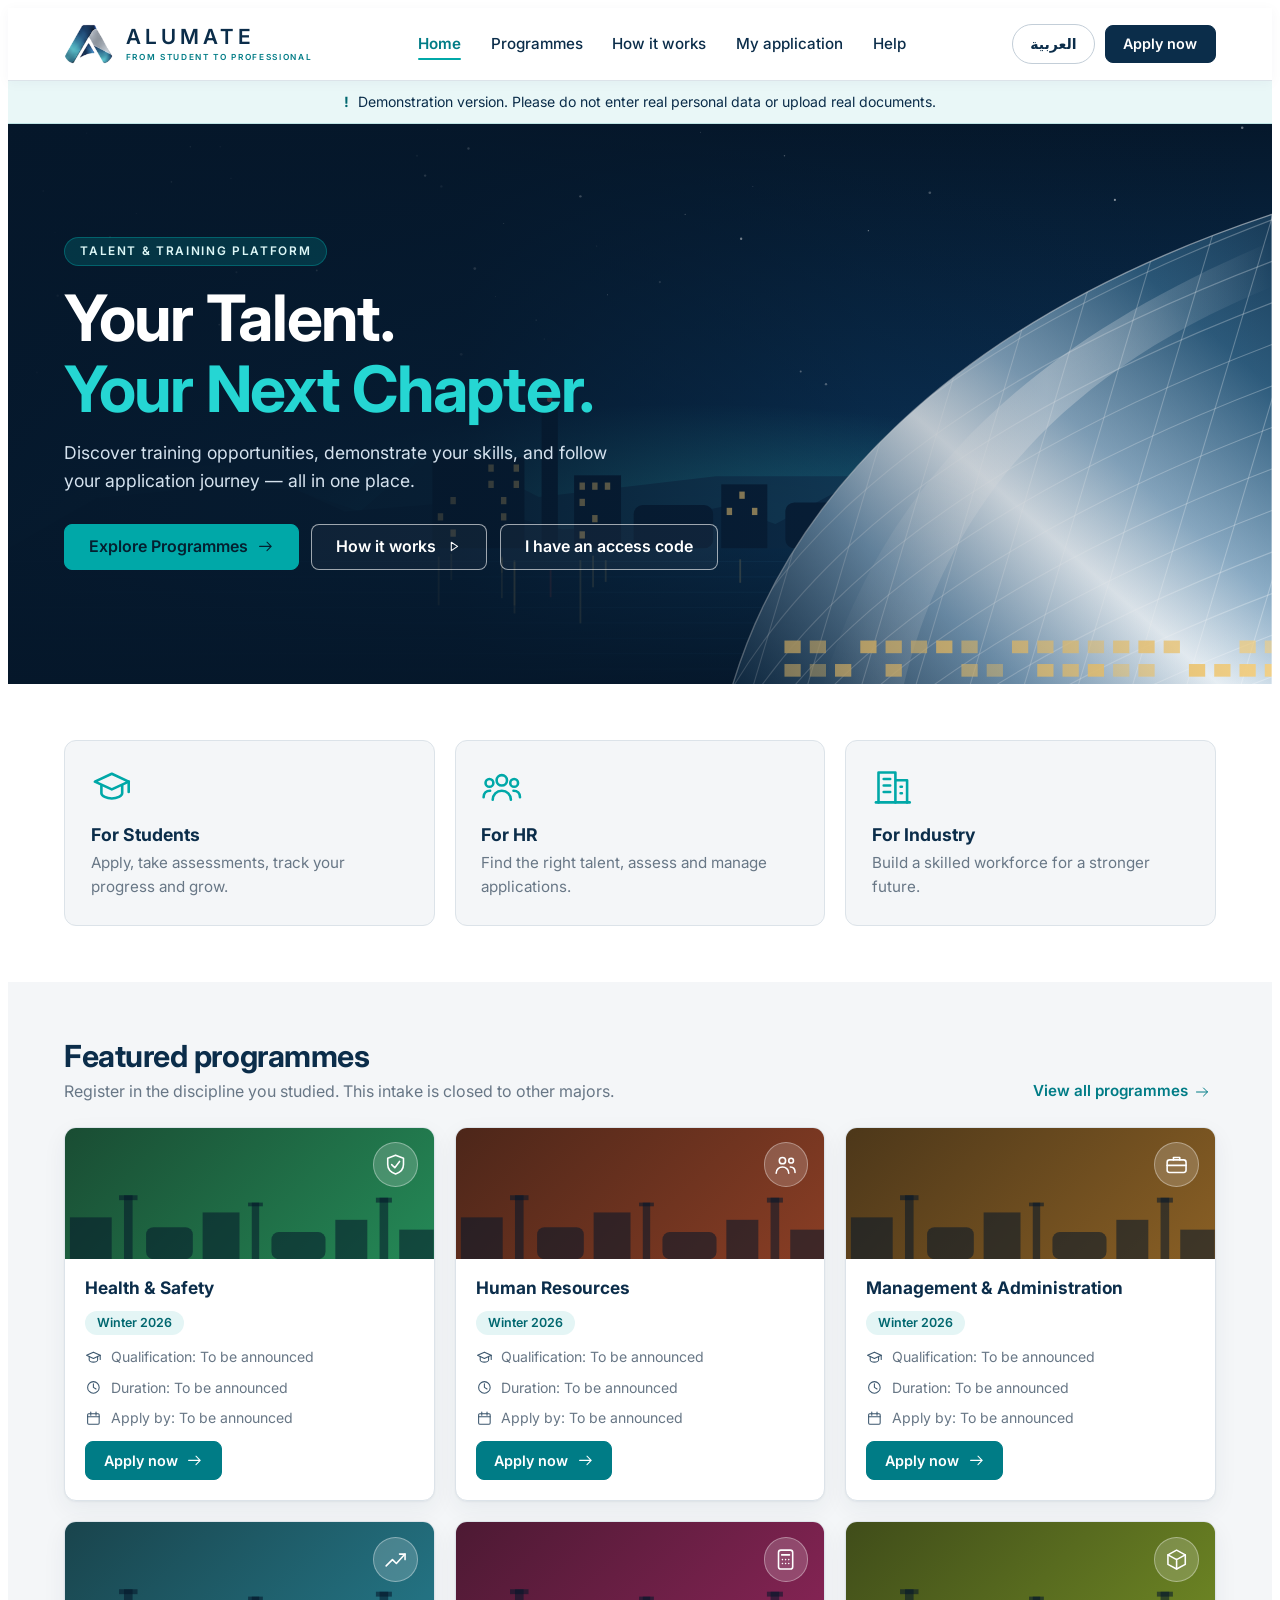
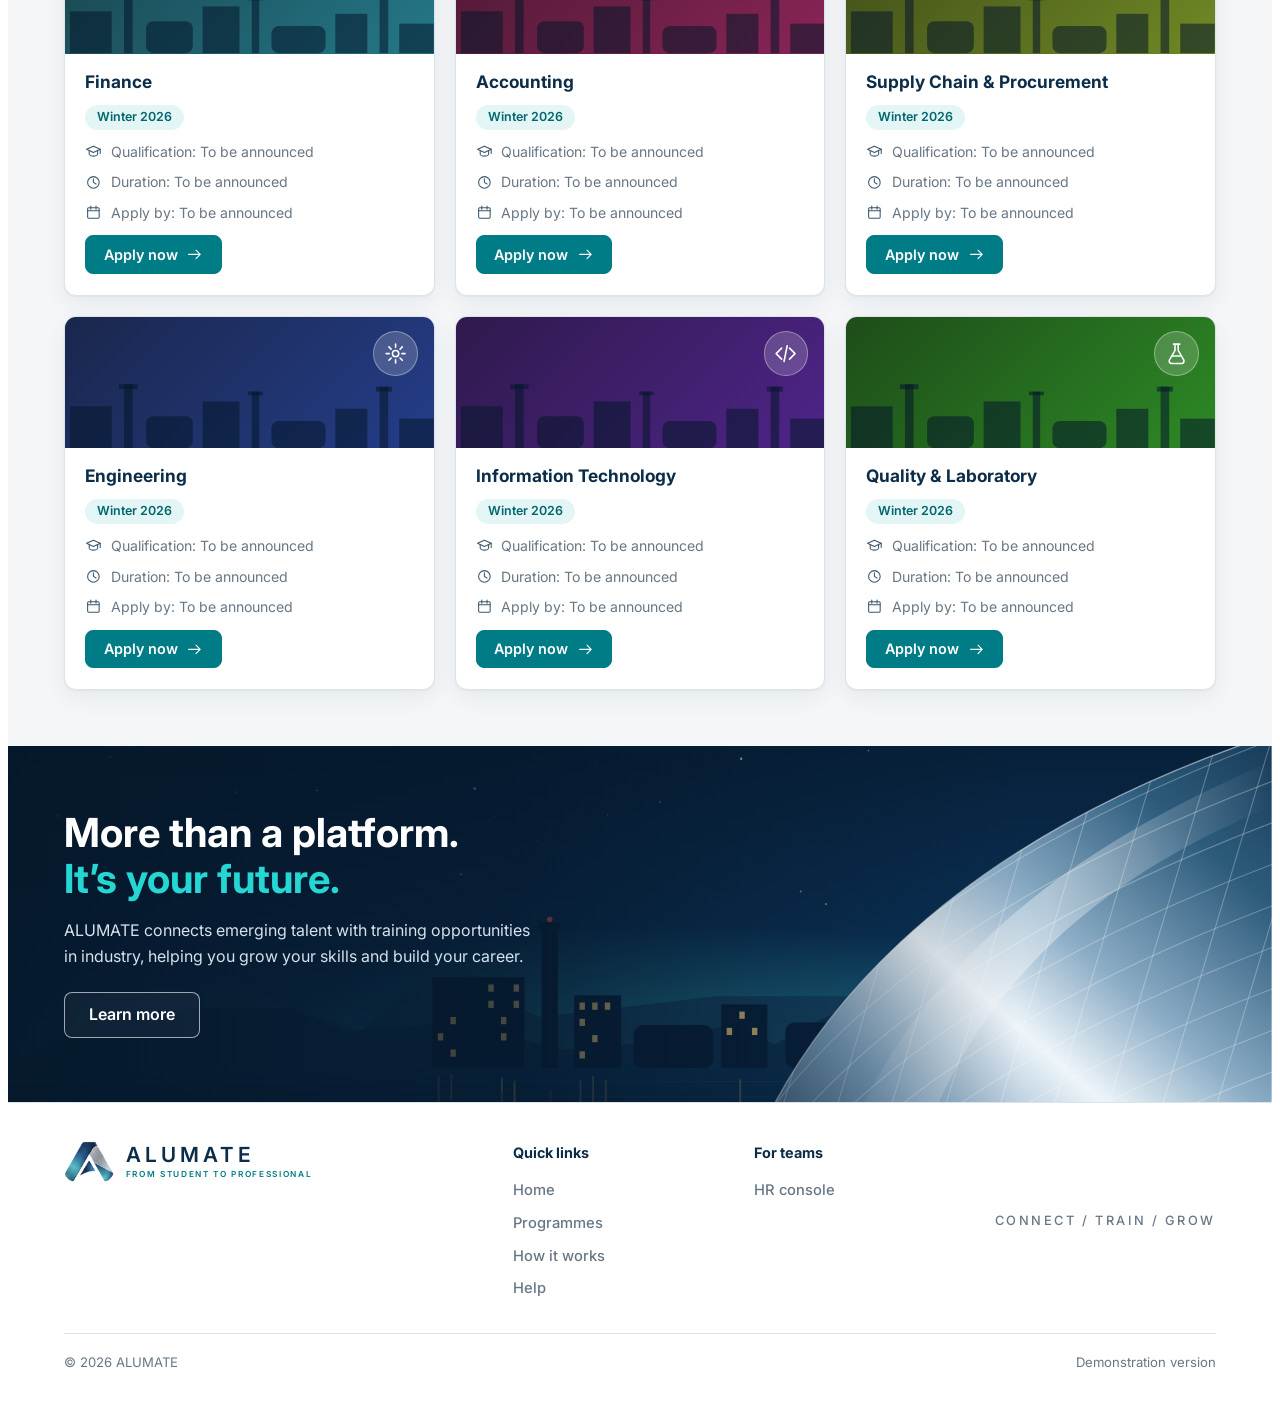
==== commit 3c28ae86: "Update apply.html" ====
--- a/apply.html
+++ b/apply.html
@@ -6,9 +6,9 @@
 <link rel="preconnect" href="https://fonts.googleapis.com">
 <link rel="preconnect" href="https://fonts.gstatic.com" crossorigin>
 <link rel="stylesheet" href="https://fonts.googleapis.com/css2?family=Inter:wght@400;500;600;700&family=IBM+Plex+Sans+Arabic:wght@400;500;600;700&family=DM+Mono:wght@400;500&display=swap">
-<link rel="stylesheet" href="style.css?v=3">
+<link rel="stylesheet" href="style.css?v=4">
 <script src="config.js"></script>
-<script src="kh.js?v=3"></script>
+<script src="kh.js?v=4"></script>
 </head><body>
 <div id="app">
   <header class="top"><div class="wrap bar">
@@ -65,7 +65,7 @@
     'Duration':'المدة','Apply by':'آخر موعد للتقديم','To be announced':'سيُعلن لاحقاً',
     'Register for this discipline':'سجّل في هذا التخصص',
     'Studied something else?':'درست تخصصاً آخر؟',
-    'We are only accepting the five disciplines above this time.':'نقبل هذه المرة التخصصات الخمسة أعلاه فقط.',
+    'We are only accepting the disciplines above this time.':'نقبل هذه المرة التخصصات أعلاه فقط.',
     'My major isn’t listed':'تخصصي غير مذكور',
     'Registration':'التسجيل','Change':'تغيير',
     'Full name':'الاسم الكامل','e.g. Noora Al Kindi':'مثال: نورة بنت سعيد الكندي',
@@ -95,7 +95,7 @@
     'Decision':'القرار',
     'Register someone else':'تسجيل متقدم آخر',
     'Not open to your major yet':'التسجيل غير متاح لتخصصك حالياً',
-    'This intake only accepts the five disciplines listed. Please check back for the next intake.':'يقبل هذا الموسم التخصصات الخمسة المذكورة فقط. نرجو مراجعة الموقع في الموسم القادم.',
+    'This intake only accepts the disciplines listed. Please check back for the next intake.':'يقبل هذا الموسم التخصصات المذكورة فقط. نرجو مراجعة الموقع في الموسم القادم.',
     'Back to disciplines':'العودة إلى التخصصات',
     /* My application */
     'Track your application':'تتبّع طلبك',
@@ -266,7 +266,7 @@
       '<div class="seg" role="group" aria-label="'+esc(t('Intake'))+'">'+['w26','s27'].map(function(s){return '<button type="button" data-season="'+s+'" aria-pressed="'+(S.season===s)+'">'+esc(t(SEASONS[s]))+'</button>'}).join('')+'</div>'+
       (inf?'<span class="ap '+(closed?'closed':'open')+'">'+esc(ny&&inf.opens?t('Opens on {x}',{x:KH.fmtDate(inf.opens)}):t(closed?'Applications closed':'Applications open'))+'</span>':'')+'</div>'+
       '<div id="cards">'+cardsHTML()+'</div>'+
-      '<div class="closed"><div><b>'+esc(t('Studied something else?'))+'</b><p class="muted">'+esc(t('We are only accepting the five disciplines above this time.'))+'</p></div><button class="btn ghost sm" type="button" id="other">'+esc(t('My major isn’t listed'))+'</button></div>');
+      '<div class="closed"><div><b>'+esc(t('Studied something else?'))+'</b><p class="muted">'+esc(t('We are only accepting the disciplines above this time.'))+'</p></div><button class="btn ghost sm" type="button" id="other">'+esc(t('My major isn’t listed'))+'</button></div>');
     var q=$('#q');q.value=S.q;
     q.addEventListener('input',function(){S.q=q.value;$('#cards').innerHTML=cardsHTML()});
   }
@@ -411,7 +411,7 @@
     $('#trk').addEventListener('click',function(){goView('track')});
   }
   function showClosed(){
-    panel('<div class="done"><h2 class="h2">'+esc(t('Not open to your major yet'))+'</h2><p>'+esc(t('This intake only accepts the five disciplines listed. Please check back for the next intake.'))+'</p><div class="actions"><button class="btn ghost" id="backc">'+esc(t('Back to disciplines'))+'</button></div></div>');
+    panel('<div class="done"><h2 class="h2">'+esc(t('Not open to your major yet'))+'</h2><p>'+esc(t('This intake only accepts the disciplines listed. Please check back for the next intake.'))+'</p><div class="actions"><button class="btn ghost" id="backc">'+esc(t('Back to disciplines'))+'</button></div></div>');
     $('#backc').addEventListener('click',function(){goReg(0,false)});
   }
 
--- a/style.css
+++ b/style.css
@@ -148,7 +148,8 @@
 /* console */
 .head{margin-block:.5rem 1rem;display:flex;flex-direction:column;gap:.2rem}
 .ctrl{display:flex;flex-wrap:wrap;gap:.75rem 1rem;align-items:center;margin-bottom:1rem}
-.tchips{display:flex;gap:.5rem;overflow-x:auto;padding-bottom:.4rem;margin-bottom:.8rem}
+.tchips{display:flex;flex-wrap:wrap;gap:.5rem;padding-bottom:.4rem;margin-bottom:.8rem}
+@media(max-width:700px){.tchips{flex-wrap:nowrap;overflow-x:auto}}
 .tchip{flex:none;display:flex;align-items:center;gap:.5rem;padding:.4rem;padding-inline:.45rem .8rem;border:1px solid var(--line-2);background:var(--surface);border-radius:99px;cursor:pointer;font-weight:500;font-size:.9rem}
 .tchip .dot{width:1.5rem;height:1.5rem;border-radius:50%;background:hsl(var(--h) var(--ts) var(--tl));color:hsl(var(--h) 60% var(--tf));display:grid;place-items:center}
 .tchip .dot svg{width:.95rem;height:.95rem}
@@ -449,11 +450,11 @@
 .acard p{color:var(--muted);font-size:.95rem}
 
 /* programme cards */
-.pcards{display:flex;flex-wrap:wrap;justify-content:center;gap:1.25rem}
-.pcards>.pc{flex:1 1 12.5rem;max-width:15rem}
+.pcards{display:grid;grid-template-columns:repeat(3,minmax(0,1fr));gap:1.25rem}
+.pcards>.pc{max-width:none}
+@media(max-width:900px){.pcards{grid-template-columns:repeat(2,minmax(0,1fr))}}
+@media(max-width:560px){.pcards{grid-template-columns:minmax(0,1fr)}}
 .pcards.two{display:grid;grid-template-columns:repeat(auto-fill,minmax(min(100%,24rem),1fr))}
-.pcards.two>.pc{max-width:none}
-@media(max-width:560px){.pcards>.pc{max-width:none;flex-basis:100%}}
 .pc{background:var(--surface);border:1px solid var(--line);border-radius:var(--r-card);overflow:hidden;box-shadow:var(--sh);display:flex;flex-direction:column;min-width:0;transition:border-color .15s,box-shadow .15s}
 .pc:hover{border-color:var(--seat)}
 .thumb{position:relative;overflow:hidden;height:8.2rem;background:linear-gradient(135deg,hsl(var(--h) 50% 20%),hsl(var(--h) 58% 34%))}
@@ -658,3 +659,17 @@
 .split .l .mk{background-color:#fff;background-size:70%;border-radius:22%;width:2.9rem;height:2.9rem}
 @media (prefers-color-scheme: dark){:root:not([data-theme="light"]) .mk{background-color:#fff;background-size:70%;border-radius:22%;width:2.7rem;height:2.7rem}}
 :root[data-theme="dark"] .mk{background-color:#fff;background-size:70%;border-radius:22%;width:2.7rem;height:2.7rem}
+
+/* setup panels in the HR console: closed until opened, with a one-line summary */
+details.fold{padding:0;margin-bottom:1rem}
+details.fold>summary{list-style:none;display:flex;align-items:center;gap:.4rem .9rem;flex-wrap:wrap;padding:1rem 1.25rem;cursor:pointer}
+details.fold>summary::-webkit-details-marker{display:none}
+details.fold>summary .ft{font:700 1.1rem/1.3 var(--f-display)}
+details.fold>summary .sum{font:500 .88rem/1.3 var(--f-body);color:var(--muted)}
+details.fold>summary::after{content:"";margin-inline-start:auto;width:.5rem;height:.5rem;border-inline-end:2px solid var(--muted);border-block-end:2px solid var(--muted);transform:rotate(45deg);transition:transform .15s}
+details.fold[open]>summary::after{transform:rotate(-135deg)}
+details.fold>summary:focus-visible{outline:2px solid var(--accent);outline-offset:-2px;border-radius:14px}
+details.fold>.fold-body{padding:0 1.25rem 1.25rem}
+.dq{grid-template-columns:repeat(auto-fill,minmax(min(100%,21rem),1fr))}
+.dqr .chips{display:grid;grid-template-columns:repeat(auto-fit,minmax(8.5rem,1fr));gap:.4rem}
+.dqr .chk{border-radius:12px;min-width:0;padding:.4rem .6rem;gap:.35rem}
